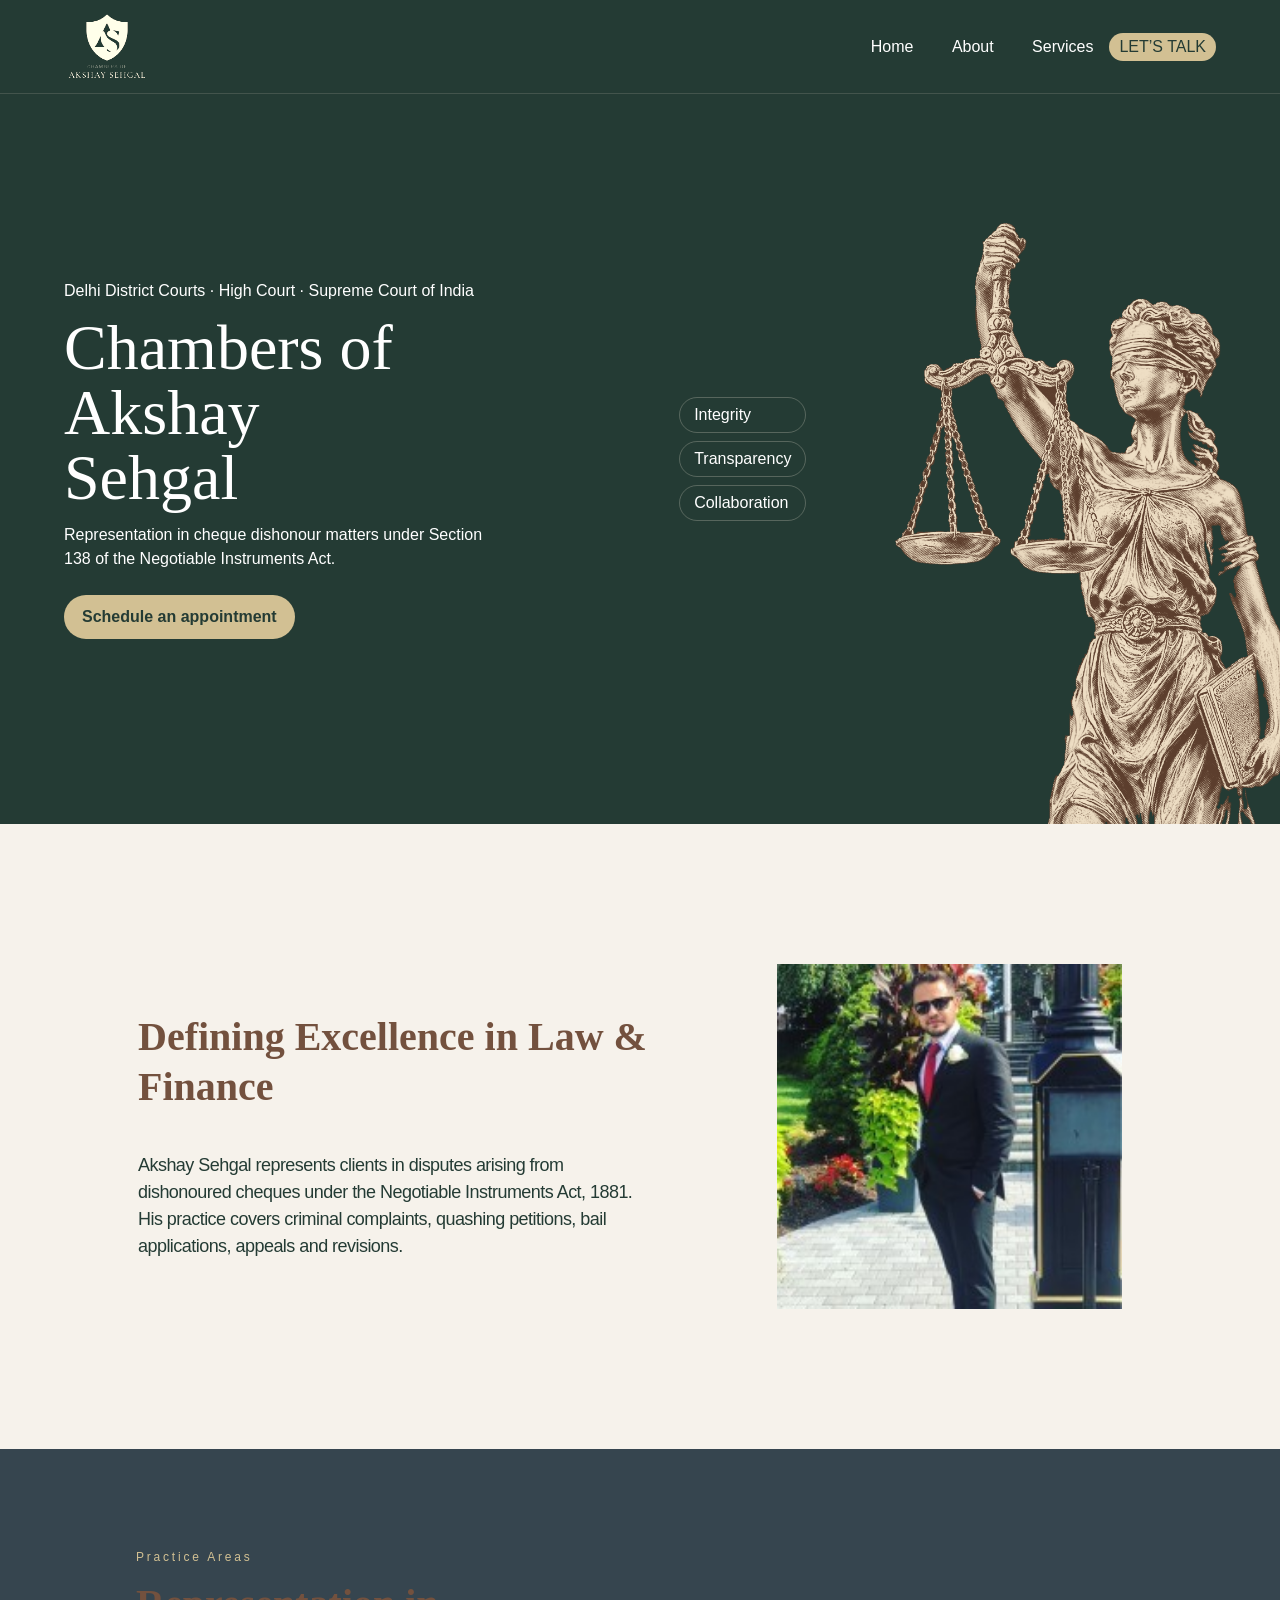
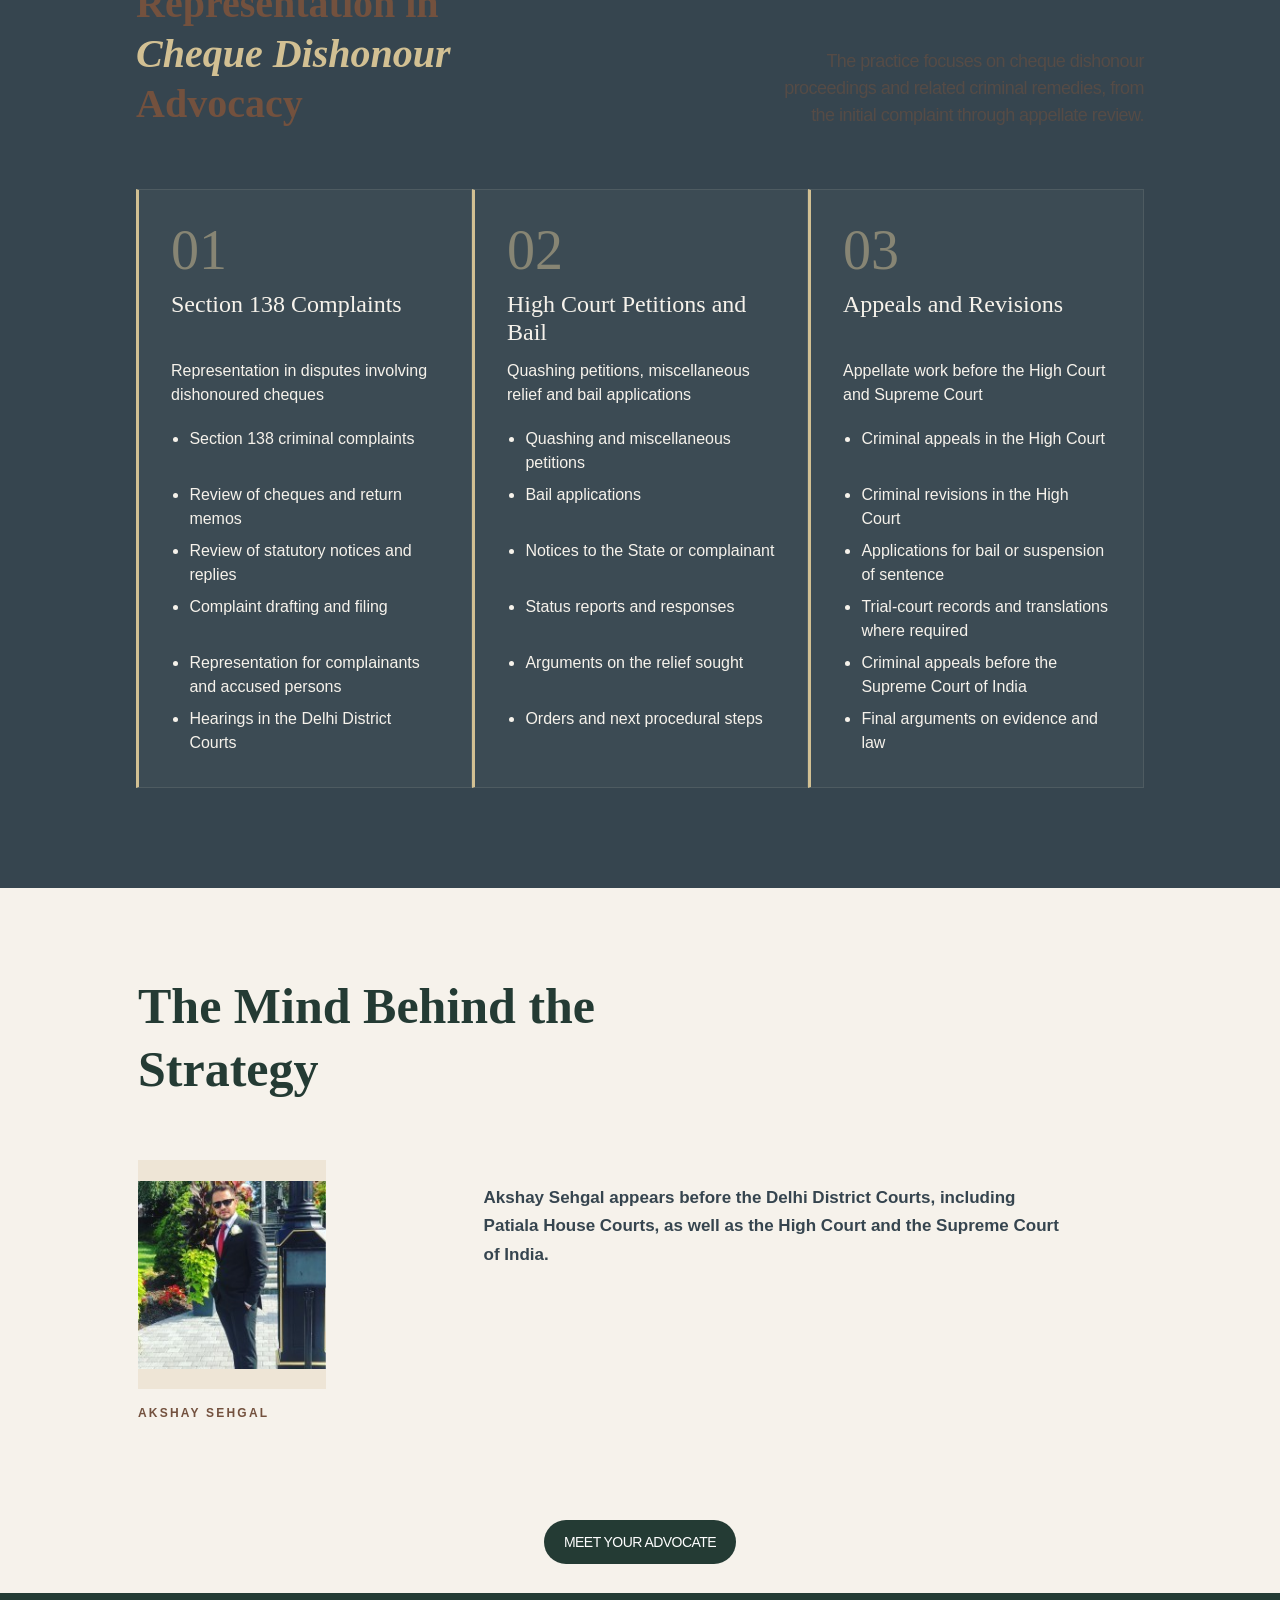
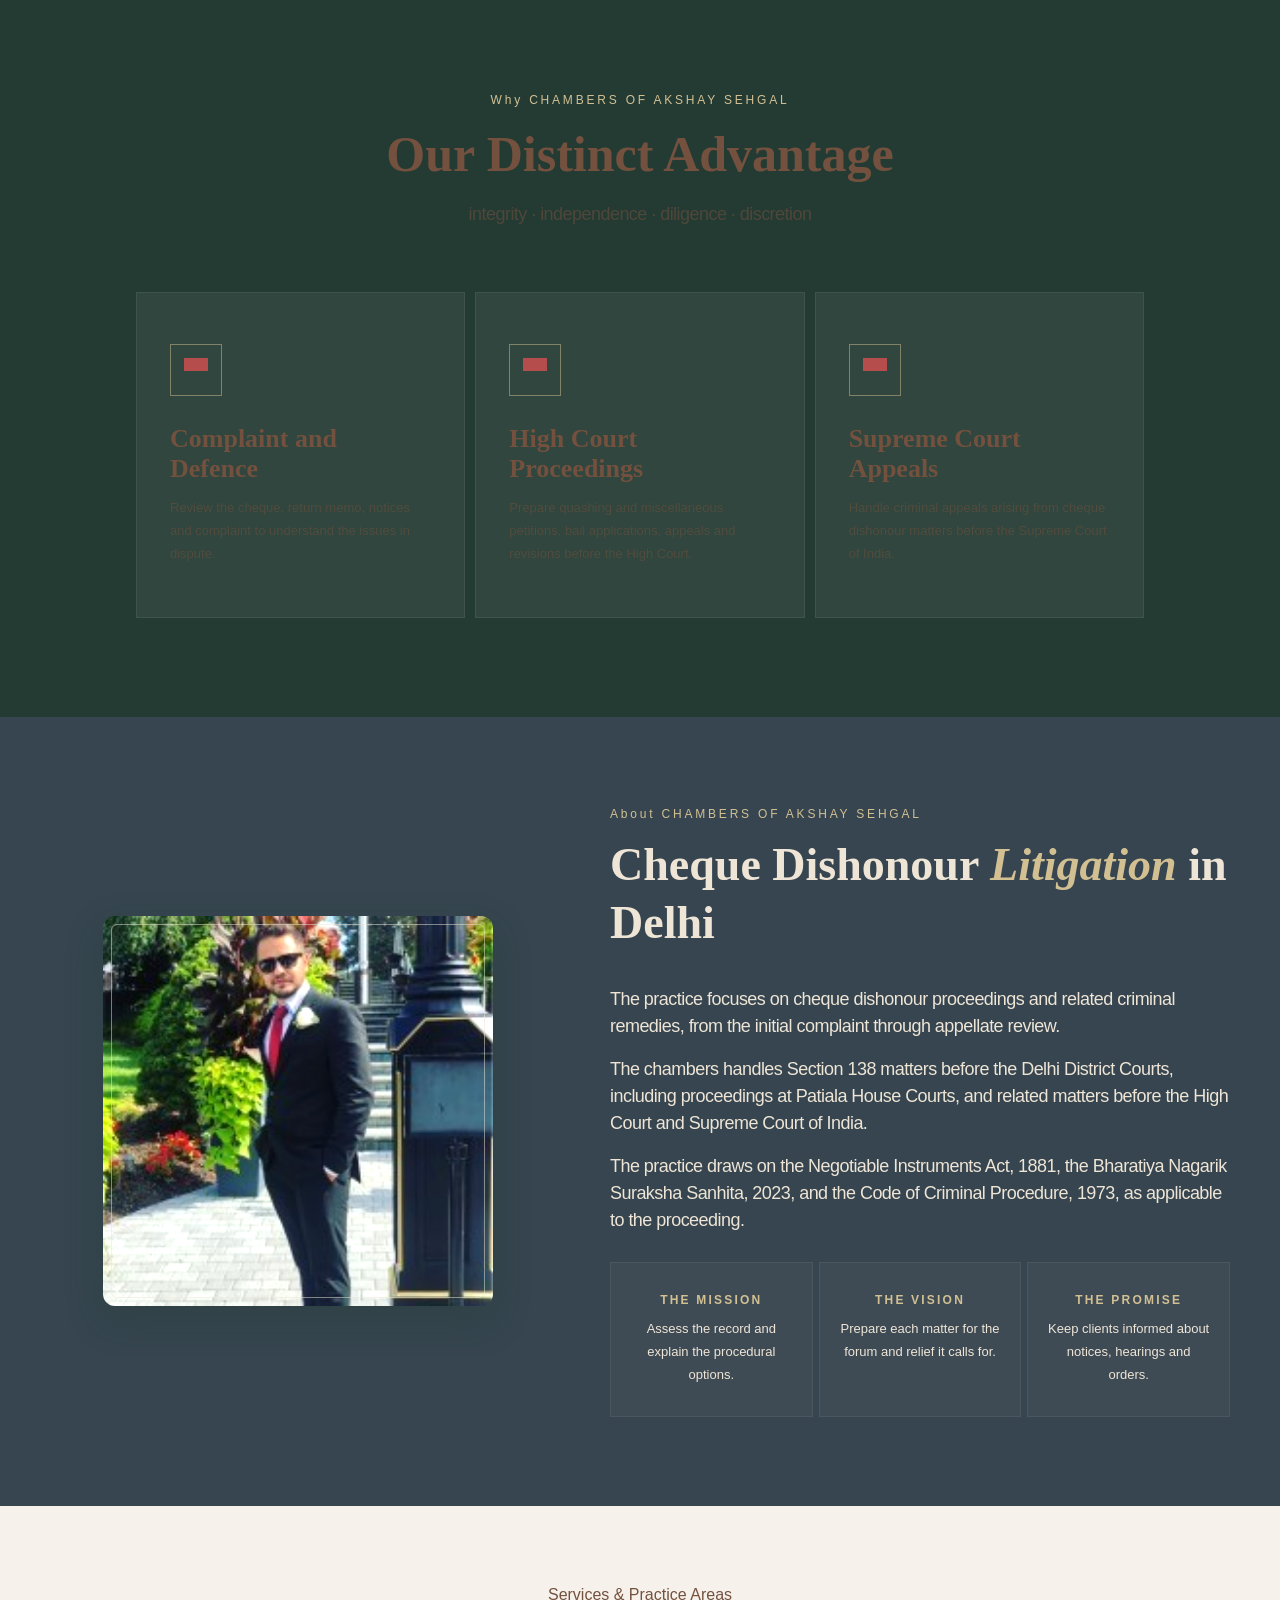
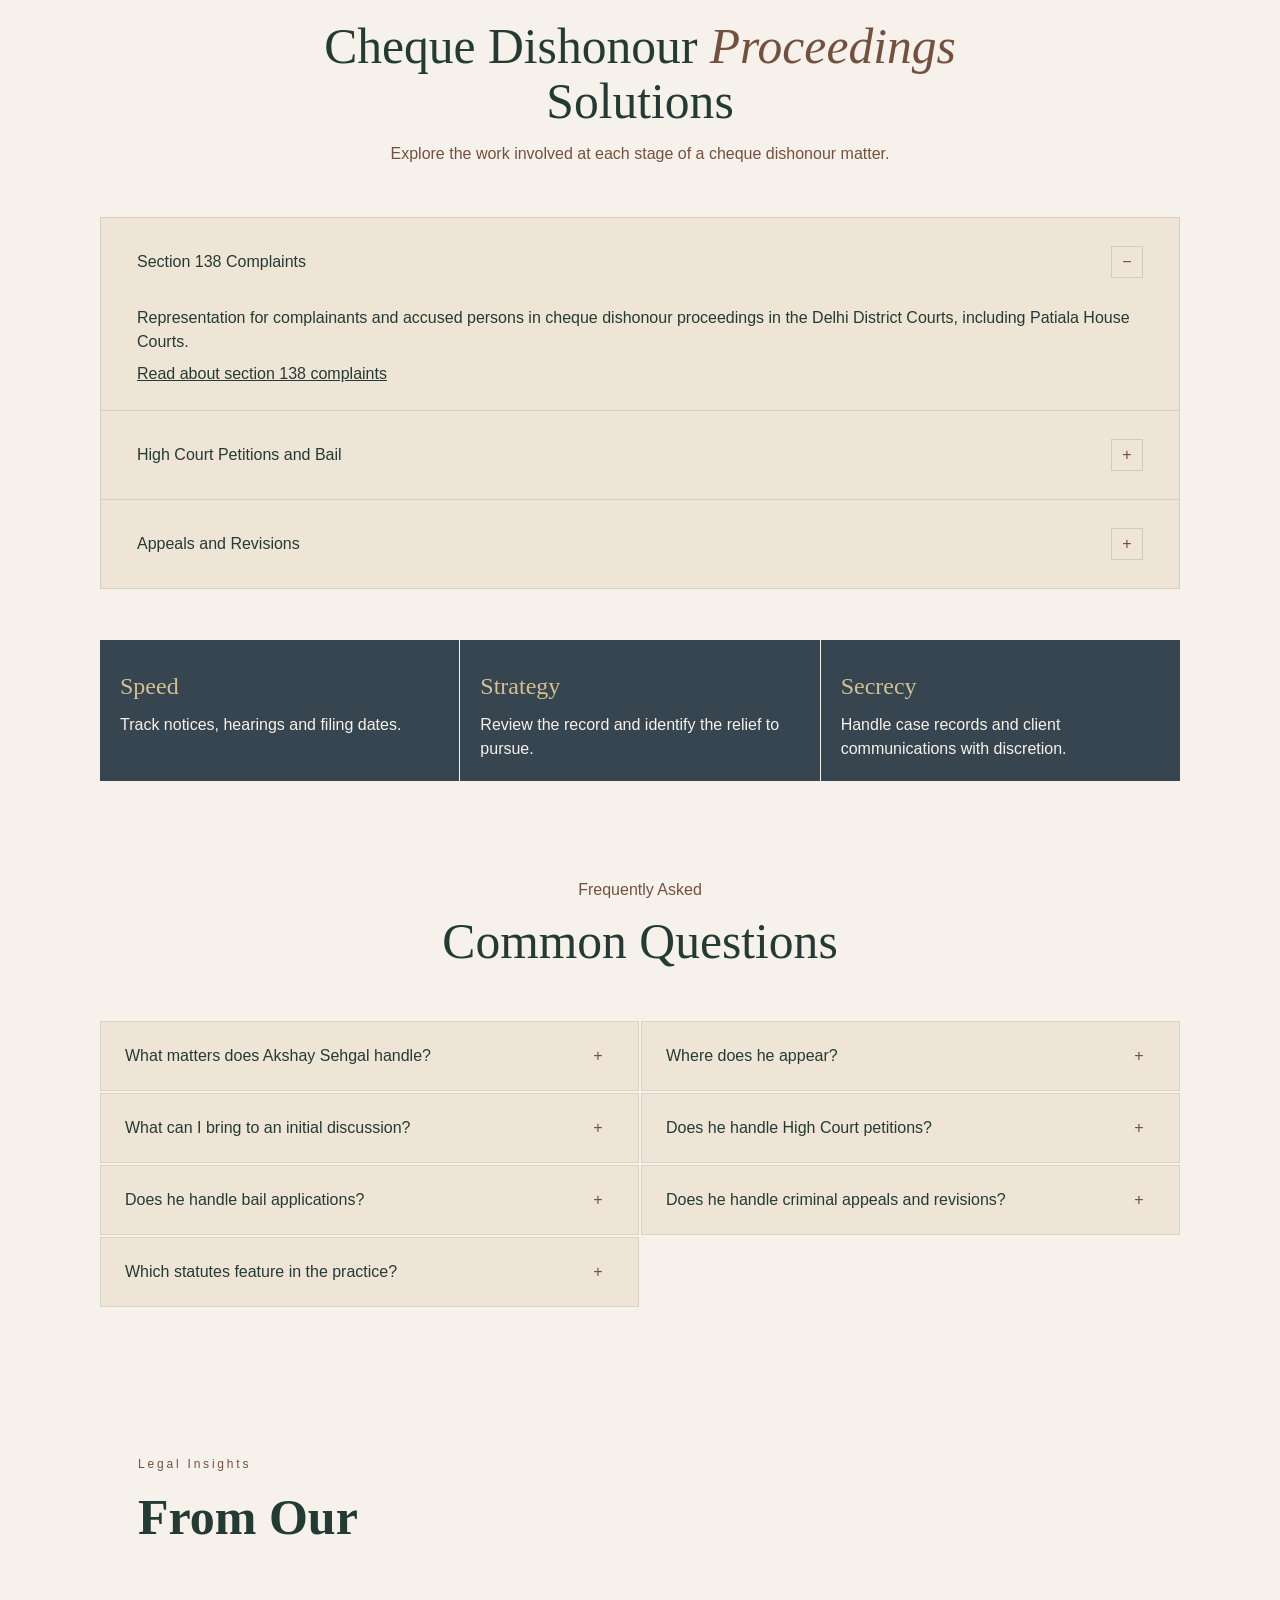
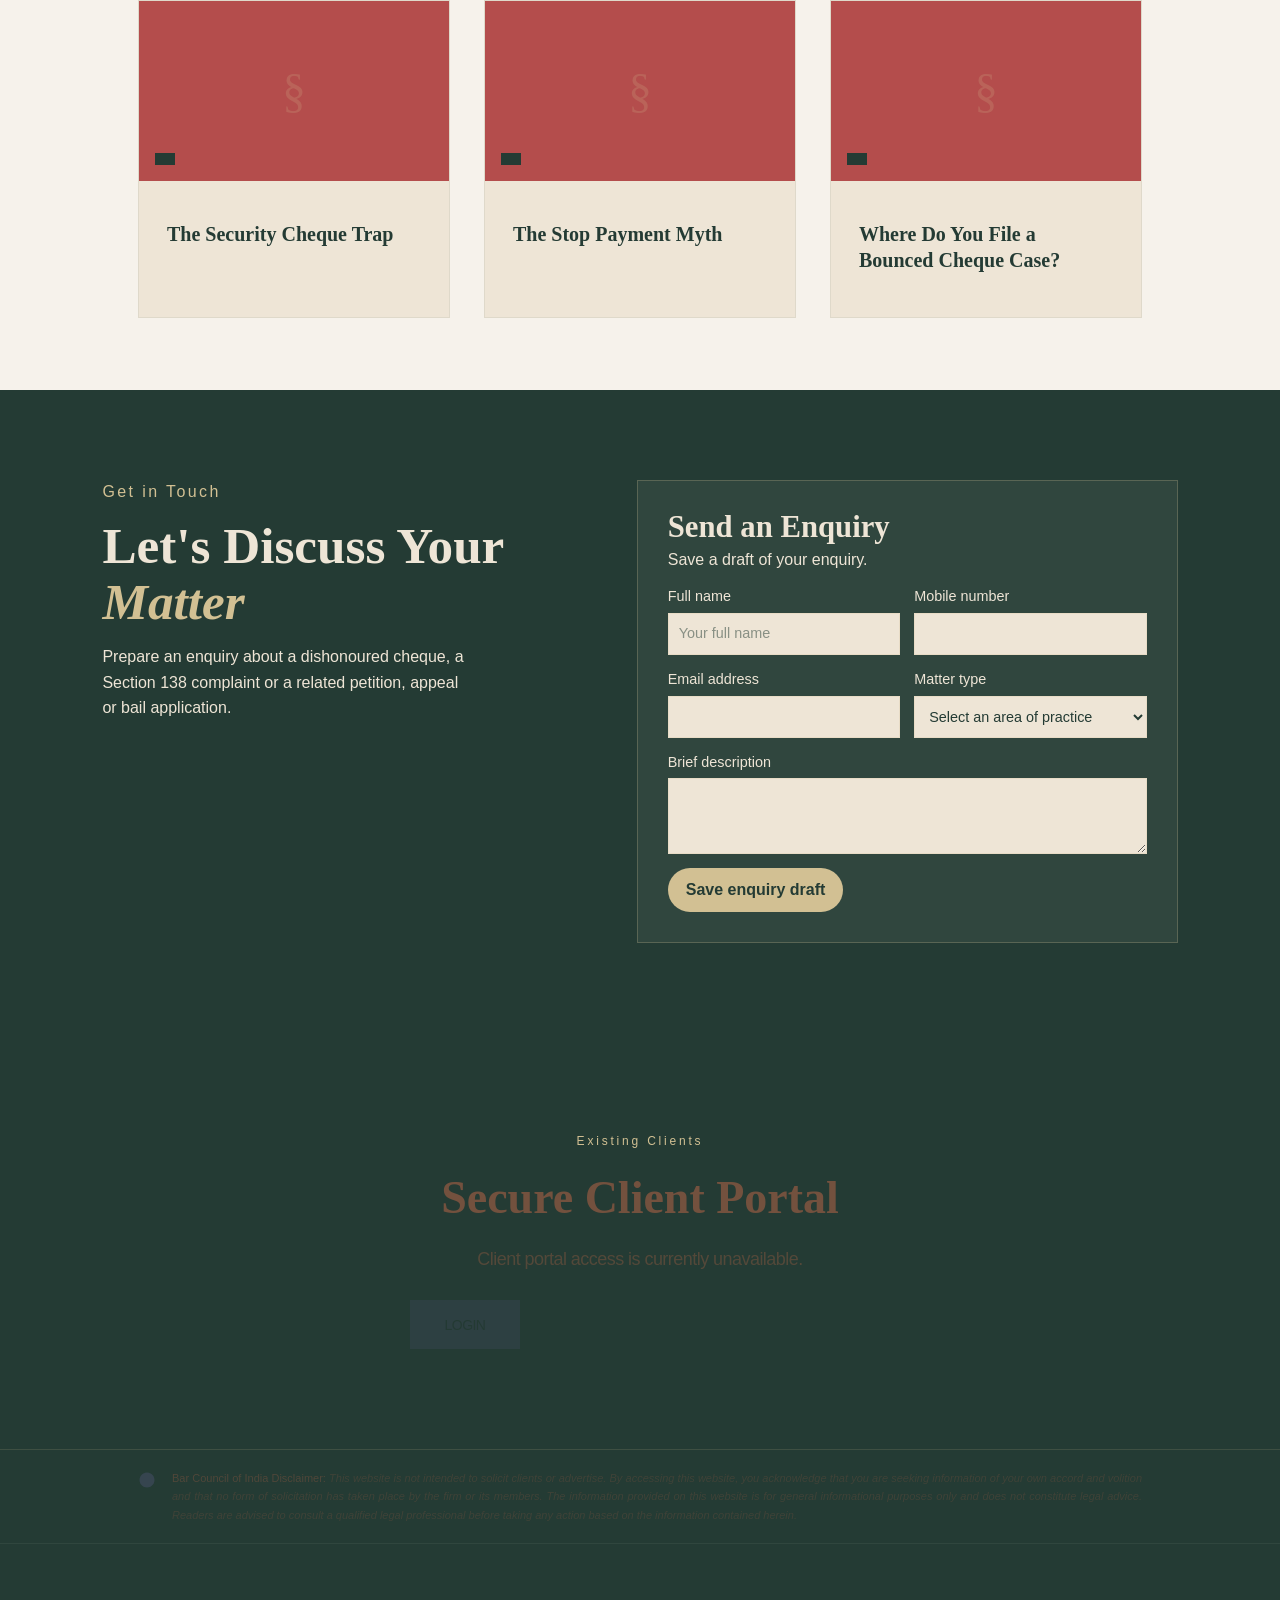
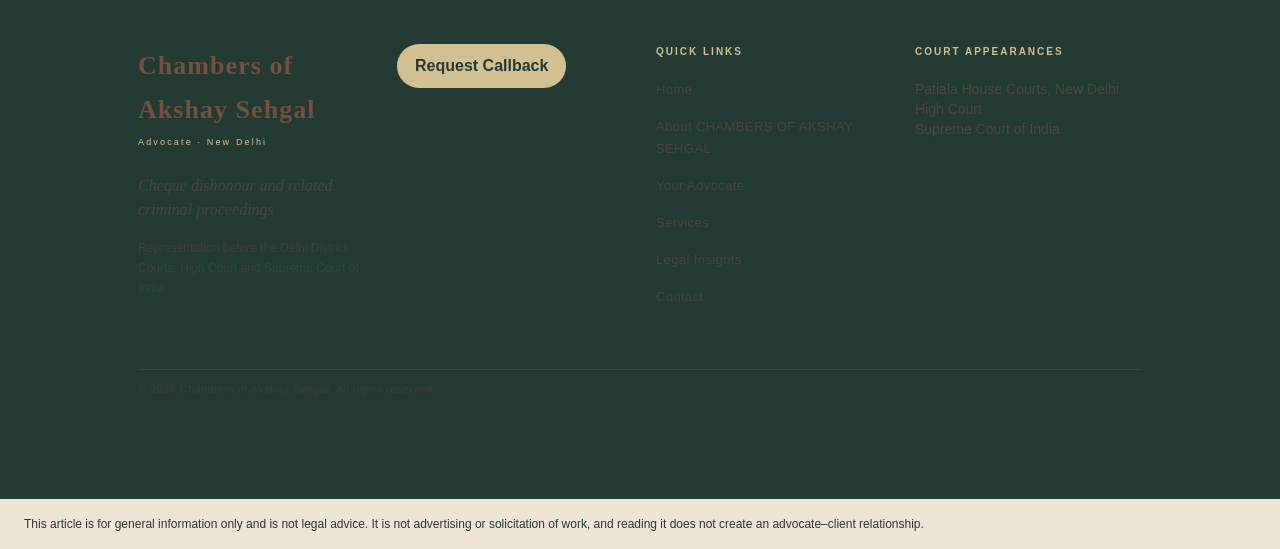
==== index.html @ b45756fb "Add Sehgal Chambers website and Vercel configuration" ====
<!DOCTYPE html><html lang="en" class="jost_3e36cb27-module__GOVEQa__variable cormorant_garamond_97c65d7c-module__KWVokq__variable h-full"><head>
<meta charset="utf-8">
<meta http-equiv="Content-Security-Policy" content="default-src &#39;self&#39; data: blob:; script-src &#39;self&#39; &#39;unsafe-inline&#39; &#39;unsafe-eval&#39;; style-src &#39;self&#39; &#39;unsafe-inline&#39;; img-src &#39;self&#39; data: blob:; font-src &#39;self&#39; data:; media-src &#39;self&#39; data: blob:; connect-src &#39;self&#39;; frame-src &#39;self&#39;; worker-src &#39;self&#39; blob:; form-action &#39;self&#39;">


<meta name="viewport" content="width=device-width, initial-scale=1, viewport-fit=cover"><link rel="stylesheet" href="./assets/site/_next/static/chunks/3c9st355b9h98.__q189041d8.css" data-precedence="next"><title>Chambers of Akshay Sehgal</title><meta name="description" content="Representation in cheque dishonour matters under Section 138 of the Negotiable Instruments Act."><link rel="icon" href="./assets/sehgal/chambers-logo.jpg"><link rel="stylesheet" href="./brand/brand.css"><link rel="stylesheet" href="./brand/home-layout.css">
<style data-sclf-ua-colours>:where(button,input,select,textarea){color:var(--sar-color-auto-000000, #243b34)}:where(input,select,textarea){background-color:var(--sar-color-auto-ffffff, #eee5d6)}</style><style data-sclf-elements>.sclf-el-heading{font-family:var(--sar-font-heading,inherit);font-size:clamp(28px,4vw,44px);line-height:1.15;margin:0 0 .5em}
.sclf-el-subheading{font-family:var(--sar-font-heading,inherit);font-size:clamp(20px,2.4vw,26px);line-height:1.25;margin:0 0 .5em}
.sclf-el-text{font-size:17px;line-height:1.65;margin:0 0 1em;max-width:68ch}
.sclf-el-button{display:inline-block;padding:12px 26px;border-radius:999px;background:var(--sar-color-primary,#111);color:var(--sar-color-background,#fff);font-weight:600;text-decoration:none}
[id^="sclf-section-"]{scroll-margin-top:96px}
.sclf-el-faq{box-sizing:border-box;width:100%;max-width:68ch;padding:16px;border:1px solid currentColor;border-radius:10px}
.sclf-el-faq>summary{cursor:pointer;font-weight:600;display:list-item;list-style:disclosure-closed inside}
.sclf-el-faq[open]>summary{list-style-type:disclosure-open}
.sclf-el-faq>p{margin:12px 0 0;line-height:1.65;white-space:pre-line}
.sclf-el-button:focus-visible,.sclf-el-faq>summary:focus-visible{outline:3px solid currentColor;outline-offset:4px}
.sclf-el-image{display:block;max-width:100%;height:auto;border-radius:12px}
.sclf-el-quote{font-size:20px;line-height:1.5;font-style:italic;margin:1em 0;padding-left:1em;border-left:3px solid var(--sar-color-accent,currentColor)}
.sclf-el-list{margin:0 0 1em;padding-left:1.2em;line-height:1.7}
.sclf-el-divider{border:0;border-top:1px solid currentColor;opacity:.2;margin:1.5em 0}
.sclf-el-spacer{height:48px}
.sclf-el-shape{display:block;box-sizing:border-box;width:160px;height:160px;max-width:100%;background:var(--brand-accent);flex-shrink:0}
.sclf-el-rounded{border-radius:24px}
.sclf-el-circle{border-radius:50%;aspect-ratio:1;height:auto}
.sclf-el-triangle,.sclf-el-diamond,.sclf-el-star{aspect-ratio:1;height:auto}
.sclf-el-ellipse{width:240px;height:140px;border-radius:50%}
.sclf-el-triangle{clip-path:polygon(50% 0,100% 100%,0 100%)}
.sclf-el-diamond{clip-path:polygon(50% 0,100% 50%,50% 100%,0 50%)}
.sclf-el-star{clip-path:polygon(50% 0,61% 35%,98% 35%,68% 57%,79% 91%,50% 70%,21% 91%,32% 57%,2% 35%,39% 35%)}
.sclf-el-line{width:320px;height:4px}
.sclf-el-strip{width:100%;height:96px}</style>
<style data-sclf-design>
[data-sclf-d="efq0qmr-7"] { translate: -106.93px -79.98px !important; }
[data-sclf-d="ek4dj05-0"] { isolation: isolate !important; }
[data-sclf-d="ek4dj05-4"] { height: 150px !important; box-sizing: border-box !important; max-height: none !important; min-height: 0 !important; translate: -16px -22px !important; }
[data-sclf-d="ek4dj05-5"] { width: 1061.73px !important; flex-grow: 0 !important; max-width: none !important; min-width: 0 !important; box-sizing: border-box !important; flex-basis: auto !important; translate: 41.28px 0px !important; flex-shrink: 0 !important; }
[data-sclf-d="ek4dj05-6"] { translate: -301.55px 4.08px !important; }
[data-sclf-d="ek4dj05-7"] { translate: 14.83px 0px !important; }
[data-sclf-d="e1ubn6l2-4"] { translate: 7.5px -35.69px !important; }
[data-sclf-d="e1ubn6l2-6"] { height: 161.41px !important; font-size: 17px !important; box-sizing: border-box !important; max-height: none !important; min-height: 0 !important; text-align: left !important; translate: -20.94px 60px !important; font-weight: 700 !important; }
:where([data-sclf-d="e1yey8uv-5"]) { aspect-ratio: 267 / 150; height: auto; }
[data-sclf-d="e1yey8uv-5"] { object-fit: cover !important; translate: 27.99px 0px !important; }
[data-sclf-d="e1yey8uv-6"] { translate: -481.52px 49.5px !important; }
[data-sclf-d="efq0qmr-10"] { width: 233.5px !important; height: auto !important; flex-grow: 0 !important; font-size: 13px !important; max-width: none !important; min-width: 0 !important; text-wrap: wrap !important; align-self: flex-start !important; box-sizing: border-box !important; flex-basis: auto !important; max-height: none !important; min-height: 0 !important; translate: -13.13px 0px !important; flex-shrink: 0 !important; }
[data-sclf-d="ek4dj05-22"] { translate: -35px -2.52px !important; }
[data-sclf-d="ek4dj05-23"] { text-align: center !important; translate: -44.11px -1.06px !important; }
[data-sclf-d="ek4dj05-24"] { translate: 3.89px 2.9px !important; }
[data-sclf-d="ek4dj05-25"] { isolation: isolate !important; }
[data-sclf-d="ek4dj05-26"] { translate: 64.61px 43.98px !important; }
[data-sclf-d="ek4dj05-31"] { translate: 9.72px 0px !important; }
[data-sclf-d="e1ubn6l2-17"] { color: #ffffff !important; translate: 0px 58.03px !important; }
[data-sclf-d="efq0qmr-n3k78r"] { width: 537.37px !important; height: 434px !important; flex-grow: 0 !important; max-width: none !important; min-width: 0 !important; box-sizing: border-box !important; flex-basis: auto !important; max-height: none !important; min-height: 0 !important; translate: 635.61px 39.01px !important; flex-shrink: 0 !important; position: absolute !important; left: 5% !important; top: 10% !important; margin: 0 !important; z-index: 2 !important; }
[data-sclf-layout-section]:has([data-sclf-d="efq0qmr-n3k78r"]) { position: relative; }
[data-sclf-d="efq0qmr-n7brzf"] { width: 553px !important; height: 446px !important; flex-grow: 0 !important; max-width: none !important; min-width: 0 !important; box-sizing: border-box !important; flex-basis: auto !important; max-height: none !important; min-height: 0 !important; translate: -147.92px -88.07px !important; flex-shrink: 0 !important; position: absolute !important; left: 62.97% !important; top: 48.42% !important; margin: 0 !important; z-index: 2 !important; }
[data-sclf-layout-section]:has([data-sclf-d="efq0qmr-n7brzf"]) { position: relative; }
[data-sclf-d="efq0qmr-nwefvf"] { translate: -85.1px 164.11px !important; }
[data-sclf-d="ek4dj05-cgibm2"] { z-index: 1 !important; position: relative !important; translate: 484.35px -629.88px !important; }
[data-sclf-d="ek4dj05-n375ty"] { position: absolute !important; left: 84.89% !important; top: 64.58% !important; margin: 0 !important; width: 15.11% !important; z-index: 2 !important; }
[data-sclf-layout-section]:has([data-sclf-d="ek4dj05-n375ty"]) { position: relative; }
[data-sclf-d="ek4dj05-n5znfk"] { width: 378.98px !important; height: 601.88px !important; z-index: 51 !important; flex-grow: 0 !important; max-width: none !important; min-width: 0 !important; box-sizing: border-box !important; flex-basis: auto !important; max-height: none !important; min-height: 0 !important; translate: -196.44px -263.46px !important; flex-shrink: 0 !important; position: absolute !important; left: 85.29% !important; top: 63.68% !important; margin: 0 !important; }
[data-sclf-layout-section]:has([data-sclf-d="ek4dj05-n5znfk"]) { position: relative; }
[data-sclf-d="ek4dj05-nphr4b"] { width: 203px !important; height: 81px !important; z-index: 51 !important; flex-grow: 0 !important; max-width: none !important; min-width: 0 !important; box-sizing: border-box !important; flex-basis: auto !important; max-height: none !important; min-height: 0 !important; translate: -112.7px -53.05px !important; flex-shrink: 0 !important; position: absolute !important; left: 10.98% !important; top: 6.89% !important; margin: 0 !important; }
[data-sclf-layout-section]:has([data-sclf-d="ek4dj05-nphr4b"]) { position: relative; }
[data-sclf-d="ek4dj05-nw28eu"] { translate: -5.31px -1.41px !important; position: absolute !important; left: 3% !important; top: 3% !important; margin: 0 !important; width: 15% !important; z-index: 2 !important; }
[data-sclf-layout-section]:has([data-sclf-d="ek4dj05-nw28eu"]) { position: relative; }
[data-sclf-d="e1ubn6l2-n3yfd6"] { translate: -129.66px -46.91px !important; position: absolute !important; left: 73.8% !important; top: 72.98% !important; margin: 0 !important; width: 26.2% !important; z-index: 2 !important; }
[data-sclf-layout-section]:has([data-sclf-d="e1ubn6l2-n3yfd6"]) { position: relative; }
[data-sclf-d="e1ubn6l2-nkypga"] { color: rgb(128, 46, 55) !important; width: 595.62px !important; height: auto !important; flex-grow: 0 !important; font-size: 17px !important; max-width: none !important; min-width: 0 !important; text-wrap: wrap !important; align-self: flex-start !important; box-sizing: border-box !important; flex-basis: auto !important; max-height: none !important; min-height: 0 !important; text-align: left !important; translate: -750.49px -106.07px !important; flex-shrink: 0 !important; font-weight: 700 !important; position: absolute !important; left: 91.98% !important; top: 49.33% !important; margin: 0 !important; z-index: 2 !important; }
[data-sclf-layout-section]:has([data-sclf-d="e1ubn6l2-nkypga"]) { position: relative; }
[data-sclf-d="e1ubn6l2-ntbbsn"] { color: var(--sar-color-accent) !important; width: 582.2px !important; height: auto !important; flex-grow: 0 !important; max-width: none !important; min-width: 0 !important; text-wrap: wrap !important; align-self: flex-start !important; box-sizing: border-box !important; flex-basis: auto !important; max-height: none !important; min-height: 0 !important; translate: -693.75px -262.21px !important; flex-shrink: 0 !important; font-weight: 700 !important; position: absolute !important; left: 91.98% !important; top: 79.18% !important; margin: 0 !important; z-index: 2 !important; }
[data-sclf-layout-section]:has([data-sclf-d="e1ubn6l2-ntbbsn"]) { position: relative; }
[data-sclf-d="e1yey8uv-n9i4nn"] { translate: -219.29px -314.32px !important; position: absolute !important; left: 28.62% !important; top: 27.2% !important; margin: 0 !important; width: 40% !important; z-index: 2 !important; }
[data-sclf-layout-section]:has([data-sclf-d="e1yey8uv-n9i4nn"]) { position: relative; }
@media (max-width: 1024px) {
[data-sclf-d="ek4dj05-cgibm2"] { z-index: 1 !important; }
[data-sclf-d="ek4dj05-n5znfk"] { z-index: 51 !important; }
[data-sclf-d="ek4dj05-nphr4b"] { z-index: 51 !important; }
}
@media (max-width: 640px) {
[data-sclf-d="efq0qmr-n3k78r"] { position: relative !important; left: auto !important; top: auto !important; width: auto !important; max-width: 100% !important; }
[data-sclf-d="efq0qmr-n7brzf"] { position: relative !important; left: auto !important; top: auto !important; width: auto !important; max-width: 100% !important; }
[data-sclf-d="ek4dj05-cgibm2"] { z-index: 1 !important; }
[data-sclf-d="ek4dj05-n375ty"] { position: relative !important; left: auto !important; top: auto !important; width: auto !important; max-width: 100% !important; }
[data-sclf-d="ek4dj05-n5znfk"] { position: relative !important; left: auto !important; top: auto !important; width: auto !important; max-width: 100% !important; }
[data-sclf-d="ek4dj05-n5znfk"] { z-index: 51 !important; }
[data-sclf-d="ek4dj05-nphr4b"] { position: relative !important; left: auto !important; top: auto !important; width: auto !important; max-width: 100% !important; }
[data-sclf-d="ek4dj05-nphr4b"] { z-index: 51 !important; }
[data-sclf-d="ek4dj05-nw28eu"] { position: relative !important; left: auto !important; top: auto !important; width: auto !important; max-width: 100% !important; }
[data-sclf-d="e1ubn6l2-n3yfd6"] { position: relative !important; left: auto !important; top: auto !important; width: auto !important; max-width: 100% !important; }
[data-sclf-d="e1ubn6l2-nkypga"] { position: relative !important; left: auto !important; top: auto !important; width: auto !important; max-width: 100% !important; }
[data-sclf-d="e1ubn6l2-ntbbsn"] { position: relative !important; left: auto !important; top: auto !important; width: auto !important; max-width: 100% !important; }
[data-sclf-d="e1yey8uv-n9i4nn"] { position: relative !important; left: auto !important; top: auto !important; width: auto !important; max-width: 100% !important; }
}
html.sclf-anim-init [data-sclf-d="e1ubn6l2-6"], html.sclf-anim-init [data-sclf-d="ek4dj05-n5znfk"], html.sclf-anim-init [data-sclf-d="e1ubn6l2-nkypga"], html.sclf-anim-init [data-sclf-d="e1ubn6l2-ntbbsn"] { visibility: hidden; }
</style>
<style data-sclf-navigation-style>[data-sclf-navigation],.sclf-navigation-links{display:flex!important;flex-wrap:wrap!important;align-items:center!important;justify-content:var(--sclf-nav-align,flex-start)!important;gap:var(--sclf-nav-gap,8px)!important;visibility:visible!important;opacity:1!important;height:auto!important;max-height:none!important;overflow:visible!important;pointer-events:auto!important;min-width:0;max-width:100%!important;box-sizing:border-box;list-style:none;margin:0;padding:0}
[data-sclf-navigation]{font-size:var(--sclf-nav-font,16px)!important}
[data-sclf-navigation]>.sclf-navigation-item{display:block!important;margin:0!important;padding:0!important;list-style:none!important}
[data-sclf-navigation] .sclf-navigation-link{display:inline-flex!important;align-items:center;min-height:40px;padding:8px 12px!important;white-space:nowrap;color:inherit!important;font:inherit!important;text-decoration:none!important;pointer-events:auto!important;cursor:pointer!important}
[data-sclf-navigation] .sclf-navigation-link:hover,[data-sclf-navigation] .sclf-navigation-link:focus-visible{text-decoration:underline!important;text-underline-offset:4px}
[data-sclf-layout-section]{scroll-margin-top:96px}
[data-sclf-navigation-anchor]{position:relative}
@media(prefers-reduced-motion:no-preference){html{scroll-behavior:smooth}}</style>
</head><body class="min-h-full flex flex-col bg-white"><div hidden=""></div><main class="flex min-h-full flex-1 flex-col items-center overflow-x-hidden"><section id="hero" data-sar-section="home/s01-hero" aria-labelledby="hero-title">
  <header class="home-header">
    <a href="#hero" aria-label="Chambers of Akshay Sehgal home"><span class="chambers-logo"><img src="./assets/sehgal/chambers-logo.jpg" alt="Chambers of Akshay Sehgal" width="1188" height="750"></span></a>
    <nav aria-label="Main navigation" id="site-navigation"><a href="#hero">Home</a><a href="#about-us">About</a><a href="#services">Services</a><button type="button" class="mobile-nav-appointment appointment-trigger" data-open-appointment>LET’S TALK</button></nav><button type="button" class="mobile-nav-toggle" aria-controls="site-navigation" aria-expanded="false" aria-label="Open navigation" hidden><span></span><span></span><span></span></button>
    <button type="button" class="desktop-nav-appointment appointment-trigger" data-open-appointment>LET’S TALK</button>
  </header>
  <div class="home-hero-layout">
    <div class="home-hero-copy">
      <div>
        <p>Delhi District Courts · High Court · Supreme Court of India</p>
        <h1 id="hero-title">Chambers of Akshay Sehgal</h1>
        <p>Representation in cheque dishonour matters under Section 138 of the Negotiable Instruments Act.</p>
        <button type="button" class="appointment-trigger" data-open-appointment>Schedule an appointment</button>
      </div>
      <ul class="home-hero-values"><li>Integrity</li><li>Transparency</li><li>Collaboration</li></ul>
    </div>
    <picture class="hero-art" aria-hidden="true">
      <img class="hero-engraving" src="./assets/sehgal/lady-justice.png" alt="" width="736" height="1104" fetchpriority="high">
    </picture>
  </div>
</section>
<section data-sclf-d="efq0qmr-0" class="flex w-full flex-col items-center justify-center palette-bg-surface px-5 sm:px-8 md:px-16 lg:px-[138px] py-16 md:py-[140px] mx-auto overflow-hidden" data-sar-section="home/s02-content" data-sar-type="content" data-sclf-layout-section="s02-content" id="sclf-section-xt07ad"><div data-sclf-d="efq0qmr-1" class="flex w-full flex-col md:flex-row items-center justify-center gap-10 md:gap-[97px]"><div data-sclf-d="efq0qmr-2" class="flex flex-1 flex-col gap-8 md:gap-10"><h2 data-sclf-d="efq0qmr-3" data-reveal="true" class="font-cormorant text-[32px] md:text-[40px] font-bold leading-tight palette-muted" style="translate: none; rotate: none; scale: none; transform: translate(0px, 0px); opacity: 1;">Defining Excellence in Law &amp; Finance</h2><p data-sclf-d="efq0qmr-4" data-reveal="true" class="font-jost text-base md:text-lg font-light leading-[27px] tracking-[-0.54px] palette-text" style="translate: none; rotate: none; scale: none; transform: translate(0px, 0px); opacity: 1;">Akshay Sehgal represents clients in disputes arising from dishonoured cheques under the Negotiable Instruments Act, 1881. His practice covers criminal complaints, quashing petitions, bail applications, appeals and revisions.</p></div><div data-sclf-d="efq0qmr-5" class="relative flex w-full md:w-[558px] shrink-0 flex-col items-center md:items-end gap-3 md:gap-1.5 mt-8 md:mt-0"><div data-sclf-d="efq0qmr-6" data-reveal="true" class="overflow-hidden" style="translate: none; rotate: none; scale: none; transform: translate(0px, 0px); opacity: 1;"><img class="excellence-photo" src="./assets/sehgal/akshay-sehgal.jpg" alt="Akshay Sehgal" width="200" height="200" loading="lazy" decoding="async"></div></div></div></section>
<section data-sclf-d="e13vwoh2-0" id="services" class="flex w-full flex-col items-center justify-center palette-bg-secondary px-5 sm:px-8 md:px-16 lg:px-[136px] py-16 md:py-[100px] mx-auto overflow-hidden" data-sar-section="home/s03-cards" data-sar-type="cards" data-sclf-layout-section="s03-cards"><div data-sclf-d="e13vwoh2-1" class="flex w-full flex-col gap-10 md:gap-[60px]"><div data-sclf-d="e13vwoh2-2" class="flex flex-col md:flex-row items-start md:items-end justify-between gap-6 md:gap-8"><div data-sclf-d="e13vwoh2-3" data-reveal="true" class="flex w-full md:w-[388px] flex-col gap-3.5" style="translate: none; rotate: none; scale: none; transform: translate(0px, 0px); opacity: 1;"><p data-sclf-d="e13vwoh2-4" class="font-jost text-xs tracking-[2.8px] palette-accent">Practice Areas</p><h2 data-sclf-d="e13vwoh2-5" class="font-cormorant text-[24px] md:text-[40px] font-semibold leading-tight text-white">Representation in <span class="font-cormorant italic palette-accent">Cheque Dishonour</span> Advocacy</h2></div><p data-sclf-d="e13vwoh2-6" data-reveal="true" class="w-full md:w-[368px] md:text-right font-jost text-base md:text-lg font-light leading-[27px] tracking-[-0.54px] text-white/50" style="translate: none; rotate: none; scale: none; transform: translate(0px, 0px); opacity: 1;">The practice focuses on cheque dishonour proceedings and related criminal remedies, from the initial complaint through appellate review.</p></div><div class="expertise-grid">
<article class="expertise-card"><p class="expertise-number" aria-hidden="true">01</p><h3>Section 138 Complaints</h3><p>Representation in disputes involving dishonoured cheques</p><ul><li>Section 138 criminal complaints</li><li>Review of cheques and return memos</li><li>Review of statutory notices and replies</li><li>Complaint drafting and filing</li><li>Representation for complainants and accused persons</li><li>Hearings in the Delhi District Courts</li></ul></article>
<article class="expertise-card"><p class="expertise-number" aria-hidden="true">02</p><h3>High Court Petitions and Bail</h3><p>Quashing petitions, miscellaneous relief and bail applications</p><ul><li>Quashing and miscellaneous petitions</li><li>Bail applications</li><li>Notices to the State or complainant</li><li>Status reports and responses</li><li>Arguments on the relief sought</li><li>Orders and next procedural steps</li></ul></article>
<article class="expertise-card"><p class="expertise-number" aria-hidden="true">03</p><h3>Appeals and Revisions</h3><p>Appellate work before the High Court and Supreme Court</p><ul><li>Criminal appeals in the High Court</li><li>Criminal revisions in the High Court</li><li>Applications for bail or suspension of sentence</li><li>Trial-court records and translations where required</li><li>Criminal appeals before the Supreme Court of India</li><li>Final arguments on evidence and law</li></ul></article>
</div></div></section>
<section data-sclf-d="e1ubn6l2-0" id="team" class="flex w-full flex-col items-center justify-center palette-bg-surface px-5 sm:px-8 md:px-16 lg:px-[138px] py-14 md:py-[87px] mx-auto overflow-hidden" data-sar-section="home/s04-gallery" data-sar-type="gallery" data-sclf-layout-section="s04-gallery"><div data-sclf-d="e1ubn6l2-1" class="flex w-full flex-col gap-10 md:gap-[60px]"><div data-sclf-d="e1ubn6l2-2" class="flex flex-col md:flex-row items-start md:items-end justify-between gap-6"><div data-sclf-d="e1ubn6l2-3" data-reveal="true" class="flex w-full md:w-[553px] flex-col gap-[22px]" style="translate: none; rotate: none; scale: none; transform: translate(0px, 0px); opacity: 1;"><h2 data-sclf-d="e1ubn6l2-5" class="font-cormorant text-[36px] md:text-[50px] font-semibold leading-tight palette-text">The Mind Behind the Strategy</h2></div></div><div data-sclf-d="e1ubn6l2-7" class="flex flex-col items-center gap-8 md:gap-[41px]"><div data-sclf-d="e1ubn6l2-8" class="grid grid-cols-2 sm:grid-cols-3 lg:grid-cols-5 w-full gap-6 lg:gap-4"><div data-sclf-d="e1ubn6l2-9" data-reveal="true" class="flex flex-col gap-4 group cursor-default" style="translate: none; rotate: none; scale: none; transform: translate(0px, 0px); opacity: 1;"><div data-sclf-d="e1ubn6l2-10" class="relative flex h-[180px] sm:h-[200px] md:h-[229px] items-center justify-center bg-white transition-shadow duration-300 group-hover:shadow-lg"><img class="team-headshot" src="./assets/sehgal/akshay-sehgal.jpg" alt="Akshay Sehgal" width="200" height="200" loading="lazy" decoding="async"></div><div data-sclf-d="e1ubn6l2-12" class="flex flex-col gap-1"><p data-sclf-d="e1ubn6l2-14" class="font-jost text-[10px] md:text-xs font-semibold uppercase tracking-[2.2px] palette-accent">Akshay Sehgal</p></div></div></div><div data-sclf-d="e1ubn6l2-15"><div data-sclf-d="e1ubn6l2-16" data-reveal="true" style="translate: none; rotate: none; scale: none; transform: translate(0px, 0px); opacity: 1;"><button data-sclf-d="e1ubn6l2-17" type="button" style="width:fit-content" class="cursor-pointer rounded-full px-5 py-3 font-jost text-sm font-normal uppercase tracking-[-0.54px] transition-all duration-200 active:scale-[0.97] palette-bg-primary text-white palette-hover-secondary hover:shadow-lg " data-advocate-profile>MEET YOUR ADVOCATE</button></div></div></div></div><p data-sclf-d="e1ubn6l2-ntbbsn" class="sclf-el-text">Akshay Sehgal appears before the Delhi District Courts, including Patiala House Courts, as well as the High Court and the Supreme Court of India.</p></section>
<section data-sclf-d="ez60cfe-0" class="flex w-full flex-col items-center justify-center palette-bg-primary px-5 sm:px-8 md:px-16 lg:px-[136px] py-14 md:py-[99px] mx-auto overflow-hidden" data-sar-section="home/s05-content" data-sar-type="content" data-sclf-layout-section="s05-content" id="sclf-section-1j9s7m0"><div data-sclf-d="ez60cfe-1" class="flex w-full flex-col gap-12 md:gap-16"><div data-sclf-d="ez60cfe-2" class="flex flex-col items-center gap-[15px] text-center"><p data-sclf-d="ez60cfe-3" data-reveal="true" class="font-jost text-xs tracking-[2.8px] palette-accent" style="translate: none; rotate: none; scale: none; transform: translate(0px, 0px); opacity: 1;">Why CHAMBERS OF AKSHAY SEHGAL</p><h2 data-sclf-d="ez60cfe-4" data-reveal="true" class="font-cormorant text-[36px] md:text-[50px] font-semibold leading-tight text-white" style="translate: none; rotate: none; scale: none; transform: translate(0px, 0px); opacity: 1;">Our Distinct Advantage</h2><p data-sclf-d="ez60cfe-5" data-reveal="true" class="max-w-[568px] font-jost text-base md:text-lg font-light leading-[27px] tracking-[-0.54px] text-white/55" style="translate: none; rotate: none; scale: none; transform: translate(0px, 0px); opacity: 1;">integrity · independence · diligence · discretion</p></div><div data-sclf-d="ez60cfe-6" class="grid grid-cols-1 sm:grid-cols-2 lg:grid-cols-3 gap-4 md:gap-2.5"><div data-sclf-d="ez60cfe-7" data-reveal="true" class="group flex flex-col border border-white/[0.08] bg-white/[0.06] px-6 sm:px-[33px] py-10 md:py-[51px] transition-colors duration-300 hover:bg-white/[0.1]" style="translate: none; rotate: none; scale: none; transform: translate(0px, 0px); opacity: 1;"><div data-sclf-d="ez60cfe-8" class="flex flex-col gap-7"><div data-sclf-d="ez60cfe-9" class="relative size-[52px] border palette-border transition-all duration-300 palette-group-hover-border group-hover:scale-105"><img data-sclf-d="ez60cfe-10" alt="" loading="lazy" width="24" height="24" decoding="async" data-nimg="1" class="absolute left-[13px] top-[13px]" style="color:transparent" src="data:image/svg+xml,%3Csvg%20xmlns%3D%22http%3A%2F%2Fwww.w3.org%2F2000%2Fsvg%22%20viewBox%3D%220%200%2016%209%22%3E%3Crect%20width%3D%2216%22%20height%3D%229%22%20fill%3D%22%23b44d4c%22%2F%3E%3C%2Fsvg%3E"></div><div data-sclf-d="ez60cfe-11" class="flex flex-col gap-3.5"><h3 data-sclf-d="ez60cfe-12" class="font-cormorant text-[22px] md:text-[26px] font-semibold leading-[29.9px] text-white">Complaint and Defence</h3><p data-sclf-d="ez60cfe-13" class="font-jost text-[13px] font-light leading-[22.75px] text-white/50">Review the cheque, return memo, notices and complaint to understand the issues in dispute.</p></div></div></div><div data-sclf-d="ez60cfe-7" data-reveal="true" class="group flex flex-col border border-white/[0.08] bg-white/[0.06] px-6 sm:px-[33px] py-10 md:py-[51px] transition-colors duration-300 hover:bg-white/[0.1]" style="translate: none; rotate: none; scale: none; transform: translate(0px, 0px); opacity: 1;"><div data-sclf-d="ez60cfe-8" class="flex flex-col gap-7"><div data-sclf-d="ez60cfe-9" class="relative size-[52px] border palette-border transition-all duration-300 palette-group-hover-border group-hover:scale-105"><img data-sclf-d="ez60cfe-10" alt="" loading="lazy" width="24" height="24" decoding="async" data-nimg="1" class="absolute left-[13px] top-[13px]" style="color:transparent" src="data:image/svg+xml,%3Csvg%20xmlns%3D%22http%3A%2F%2Fwww.w3.org%2F2000%2Fsvg%22%20viewBox%3D%220%200%2016%209%22%3E%3Crect%20width%3D%2216%22%20height%3D%229%22%20fill%3D%22%23b44d4c%22%2F%3E%3C%2Fsvg%3E"></div><div data-sclf-d="ez60cfe-11" class="flex flex-col gap-3.5"><h3 data-sclf-d="ez60cfe-12" class="font-cormorant text-[22px] md:text-[26px] font-semibold leading-[29.9px] text-white">High Court Proceedings</h3><p data-sclf-d="ez60cfe-13" class="font-jost text-[13px] font-light leading-[22.75px] text-white/50">Prepare quashing and miscellaneous petitions, bail applications, appeals and revisions before the High Court.</p></div></div></div><div data-sclf-d="ez60cfe-7" data-reveal="true" class="group flex flex-col border border-white/[0.08] bg-white/[0.06] px-6 sm:px-[33px] py-10 md:py-[51px] transition-colors duration-300 hover:bg-white/[0.1]" style="translate: none; rotate: none; scale: none; transform: translate(0px, 0px); opacity: 1;"><div data-sclf-d="ez60cfe-8" class="flex flex-col gap-7"><div data-sclf-d="ez60cfe-9" class="relative size-[52px] border palette-border transition-all duration-300 palette-group-hover-border group-hover:scale-105"><img data-sclf-d="ez60cfe-10" alt="" loading="lazy" width="24" height="24" decoding="async" data-nimg="1" class="absolute left-[13px] top-[13px]" style="color:transparent" src="data:image/svg+xml,%3Csvg%20xmlns%3D%22http%3A%2F%2Fwww.w3.org%2F2000%2Fsvg%22%20viewBox%3D%220%200%2016%209%22%3E%3Crect%20width%3D%2216%22%20height%3D%229%22%20fill%3D%22%23b44d4c%22%2F%3E%3C%2Fsvg%3E"></div><div data-sclf-d="ez60cfe-11" class="flex flex-col gap-3.5"><h3 data-sclf-d="ez60cfe-12" class="font-cormorant text-[22px] md:text-[26px] font-semibold leading-[29.9px] text-white">Supreme Court Appeals</h3><p data-sclf-d="ez60cfe-13" class="font-jost text-[13px] font-light leading-[22.75px] text-white/50">Handle criminal appeals arising from cheque dishonour matters before the Supreme Court of India.</p></div></div></div></div></div></section>
<section id="about-us" tabindex="-1" class="home-about" aria-labelledby="about-heading">
  <div class="about-layout">
    <figure class="about-photo-frame" data-editorial-reveal>
      <div class="about-photo-cutout"><img class="about-library-photo" src="./assets/sehgal/akshay-sehgal.jpg" alt="Akshay Sehgal" width="200" height="200" loading="lazy" decoding="async"></div>
    </figure>
    <div class="about-copy"><div data-sclf-d="e1yey8uv-10" class="flex flex-col gap-6 md:gap-[35px]"><div data-sclf-d="e1yey8uv-11" data-reveal="true" class="flex flex-col gap-3.5" style="translate: none; rotate: none; scale: none; transform: translate(0px, 0px); opacity: 1;"><p data-sclf-d="e1yey8uv-12" class="font-jost text-xs tracking-[2.8px] about-label">About CHAMBERS OF AKSHAY SEHGAL</p><h2 id="about-heading" class="font-cormorant text-[32px] md:text-[46px] font-semibold leading-tight about-title">Cheque Dishonour <span class="font-cormorant italic about-emphasis">Litigation</span> in Delhi</h2></div><div data-sclf-d="e1yey8uv-14" data-reveal="true" class="space-y-0 font-jost text-base md:text-lg font-light leading-[27px] tracking-[-0.54px] about-body" style="translate: none; rotate: none; scale: none; transform: translate(0px, 0px); opacity: 1;"><p data-sclf-d="e1yey8uv-15">The practice focuses on cheque dishonour proceedings and related criminal remedies, from the initial complaint through appellate review.</p><p data-sclf-d="e1yey8uv-16" class="pt-4">The chambers handles Section 138 matters before the Delhi District Courts, including proceedings at Patiala House Courts, and related matters before the High Court and Supreme Court of India.</p><p data-sclf-d="e1yey8uv-16" class="pt-4">The practice draws on the Negotiable Instruments Act, 1881, the Bharatiya Nagarik Suraksha Sanhita, 2023, and the Code of Criminal Procedure, 1973, as applicable to the proceeding.</p></div></div><div data-sclf-d="e1yey8uv-17" class="grid grid-cols-1 sm:grid-cols-3 gap-0.5"><div data-sclf-d="e1yey8uv-18" data-reveal="true" class="flex flex-col border border-white/[0.07] bg-white/[0.04] px-[17px] py-[29px] text-center transition-colors duration-300 palette-hover-border palette-hover-tint" style="translate: none; rotate: none; scale: none; transform: translate(0px, 0px); opacity: 1;"><p data-sclf-d="e1yey8uv-19" class="mb-2.5 font-jost text-xs font-semibold uppercase tracking-[2.2px] about-label">The Mission</p><p data-sclf-d="e1yey8uv-20" class="font-jost text-[13px] font-light leading-[22.75px] about-body">Assess the record and explain the procedural options.</p></div><div data-sclf-d="e1yey8uv-18" data-reveal="true" class="flex flex-col border border-white/[0.07] bg-white/[0.04] px-[17px] py-[29px] text-center transition-colors duration-300 palette-hover-border palette-hover-tint" style="translate: none; rotate: none; scale: none; transform: translate(0px, 0px); opacity: 1;"><p data-sclf-d="e1yey8uv-19" class="mb-2.5 font-jost text-xs font-semibold uppercase tracking-[2.2px] about-label">The Vision</p><p data-sclf-d="e1yey8uv-20" class="font-jost text-[13px] font-light leading-[22.75px] about-body">Prepare each matter for the forum and relief it calls for.</p></div><div data-sclf-d="e1yey8uv-18" data-reveal="true" class="flex flex-col border border-white/[0.07] bg-white/[0.04] px-[17px] py-[29px] text-center transition-colors duration-300 palette-hover-border palette-hover-tint" style="translate: none; rotate: none; scale: none; transform: translate(0px, 0px); opacity: 1;"><p data-sclf-d="e1yey8uv-19" class="mb-2.5 font-jost text-xs font-semibold uppercase tracking-[2.2px] about-label">The Promise</p><p data-sclf-d="e1yey8uv-20" class="font-jost text-[13px] font-light leading-[22.75px] about-body">Keep clients informed about notices, hearings and orders.</p></div></div></div>
  </div>
</section>
<section id="sclf-section-1ulxjb2" class="home-information" aria-labelledby="practice-heading">
  <div class="home-information-heading">
    <p>Services &amp; Practice Areas</p>
    <h2 id="practice-heading">Cheque Dishonour <span class="font-cormorant italic palette-text">Proceedings</span> Solutions</h2>
    <p>Explore the work involved at each stage of a cheque dishonour matter.</p>
  </div>
  <div class="practice-list">
    <details class="practice-disclosure" open><summary class="practice-summary"><span>Section 138 Complaints</span><span class="disclosure-sign" aria-hidden="true"></span></summary><div class="practice-panel"><p>Representation for complainants and accused persons in cheque dishonour proceedings in the Delhi District Courts, including Patiala House Courts.</p><a href="./services/litigation-dispute-resolution/index.html">Read about section 138 complaints</a></div></details>
<details class="practice-disclosure"><summary class="practice-summary"><span>High Court Petitions and Bail</span><span class="disclosure-sign" aria-hidden="true"></span></summary><div class="practice-panel"><p>Representation in quashing and miscellaneous petitions and bail applications arising from cheque dishonour proceedings.</p><a href="./services/corporate-commercial-law/index.html">Read about high court petitions and bail</a></div></details>
<details class="practice-disclosure"><summary class="practice-summary"><span>Appeals and Revisions</span><span class="disclosure-sign" aria-hidden="true"></span></summary><div class="practice-panel"><p>Representation in High Court appeals and revisions and in criminal appeals before the Supreme Court of India.</p><a href="./services/audit-tax-financial-advisory/index.html">Read about appeals and revisions</a></div></details>
  </div>
  <div class="practice-benefits"><div><h3>Speed</h3><p>Track notices, hearings and filing dates.</p></div><div><h3>Strategy</h3><p>Review the record and identify the relief to pursue.</p></div><div><h3>Secrecy</h3><p>Handle case records and client communications with discretion.</p></div></div>
</section>
<section id="faq" class="home-information" aria-labelledby="faq-heading">
  <div class="home-information-heading">
    <p>Frequently Asked</p>
    <h2 id="faq-heading">Common Questions</h2>
  </div>
  <div class="faq-grid">
    <details class="faq-disclosure"><summary>What matters does Akshay Sehgal handle?<span class="disclosure-sign" aria-hidden="true"></span></summary><p>He represents clients in cheque dishonour complaints under Section 138 of the Negotiable Instruments Act and in related criminal proceedings.</p></details>
<details class="faq-disclosure"><summary>Where does he appear?<span class="disclosure-sign" aria-hidden="true"></span></summary><p>His practice includes the Delhi District Courts, including Patiala House Courts, the High Court and the Supreme Court of India.</p></details>
<details class="faq-disclosure"><summary>What can I bring to an initial discussion?<span class="disclosure-sign" aria-hidden="true"></span></summary><p>Bring the cheque, bank return memo, any notices or replies, and any complaint, summons or order you have received.</p></details>
<details class="faq-disclosure"><summary>Does he handle High Court petitions?<span class="disclosure-sign" aria-hidden="true"></span></summary><p>Yes. His practice includes quashing and miscellaneous petitions arising from cheque dishonour proceedings.</p></details>
<details class="faq-disclosure"><summary>Does he handle bail applications?<span class="disclosure-sign" aria-hidden="true"></span></summary><p>Yes. He handles bail applications and related requests for interim relief.</p></details>
<details class="faq-disclosure"><summary>Does he handle criminal appeals and revisions?<span class="disclosure-sign" aria-hidden="true"></span></summary><p>Yes. His practice covers appeals and revisions before the High Court and criminal appeals before the Supreme Court of India.</p></details>
<details class="faq-disclosure"><summary>Which statutes feature in the practice?<span class="disclosure-sign" aria-hidden="true"></span></summary><p>The Negotiable Instruments Act, 1881, and the applicable criminal procedure under the Bharatiya Nagarik Suraksha Sanhita, 2023, or the Code of Criminal Procedure, 1973.</p></details>
  </div>
</section>
<section id="blogs" class="flex w-full flex-col palette-bg-surface px-5 sm:px-8 md:px-16 lg:px-[138px] py-14 md:py-[72px] mx-auto overflow-hidden" data-sar-section="home/s08-cards" data-sar-type="cards" data-sclf-layout-section="s08-cards"><div class="flex w-full flex-col gap-10 md:gap-[52px]"><div class="flex flex-col sm:flex-row items-start sm:items-end justify-between gap-4"><div class="flex flex-col gap-3.5"><p data-reveal="true" class="font-jost text-xs tracking-[2.8px] palette-accent" style="translate: none; rotate: none; scale: none; transform: translate(0px, 0px); opacity: 1;">Legal Insights</p><h2 data-reveal="true" class="font-cormorant text-[36px] md:text-[50px] font-semibold leading-tight palette-text" style="translate: none; rotate: none; scale: none; transform: translate(0px, 0px); opacity: 1;">From Our <span class="font-cormorant italic palette-text"></span></h2></div></div><div class="grid grid-cols-1 sm:grid-cols-2 lg:grid-cols-3 gap-6 md:gap-[34px]"><article data-reveal="true" class="group overflow-hidden border border-black/[0.07] bg-white cursor-pointer transition-shadow duration-350 hover:shadow-xl" style="translate: none; rotate: none; scale: none; transform: translate(0px, 0px); opacity: 1;"><a class="block" href="./blog/the-security-cheque-trap/index.html"><div class="relative h-[180px] overflow-hidden"><img alt="" loading="lazy" decoding="async" data-nimg="fill" class="blog-img-zoom object-cover" style="position:absolute;height:100%;width:100%;left:0;top:0;right:0;bottom:0;color:transparent" sizes="100vw" src="data:image/svg+xml,%3Csvg%20xmlns%3D%22http%3A%2F%2Fwww.w3.org%2F2000%2Fsvg%22%20viewBox%3D%220%200%2016%209%22%3E%3Crect%20width%3D%2216%22%20height%3D%229%22%20fill%3D%22%23b44d4c%22%2F%3E%3C%2Fsvg%3E"><span class="absolute left-1/2 top-1/2 -translate-x-1/2 -translate-y-1/2 font-cormorant text-[48px] font-light palette-watermark">§</span><span class="absolute bottom-4 left-4 palette-bg-primary px-2.5 py-1.5 font-jost text-xs font-semibold uppercase tracking-[2.2px] text-white"></span></div><div class="p-6 md:p-7"><p class="font-jost text-xs font-semibold uppercase tracking-[2.2px] palette-muted"></p><h3 class="mt-3 font-cormorant text-xl font-semibold leading-[26px] palette-text transition-colors duration-200 palette-group-hover-muted">The Security Cheque Trap</h3><p class="mt-4 font-jost text-[13px] font-light leading-[22.75px] palette-muted"></p></div></a></article><article data-reveal="true" class="group overflow-hidden border border-black/[0.07] bg-white cursor-pointer transition-shadow duration-350 hover:shadow-xl" style="translate: none; rotate: none; scale: none; transform: translate(0px, 0px); opacity: 1;"><a class="block" href="./blog/the-stop-payment-myth/index.html"><div class="relative h-[180px] overflow-hidden"><img alt="" loading="lazy" decoding="async" data-nimg="fill" class="blog-img-zoom object-cover" style="position:absolute;height:100%;width:100%;left:0;top:0;right:0;bottom:0;color:transparent" sizes="100vw" src="data:image/svg+xml,%3Csvg%20xmlns%3D%22http%3A%2F%2Fwww.w3.org%2F2000%2Fsvg%22%20viewBox%3D%220%200%2016%209%22%3E%3Crect%20width%3D%2216%22%20height%3D%229%22%20fill%3D%22%23b44d4c%22%2F%3E%3C%2Fsvg%3E"><span class="absolute left-1/2 top-1/2 -translate-x-1/2 -translate-y-1/2 font-cormorant text-[48px] font-light palette-watermark">§</span><span class="absolute bottom-4 left-4 palette-bg-primary px-2.5 py-1.5 font-jost text-xs font-semibold uppercase tracking-[2.2px] text-white"></span></div><div class="p-6 md:p-7"><p class="font-jost text-xs font-semibold uppercase tracking-[2.2px] palette-muted"></p><h3 class="mt-3 font-cormorant text-xl font-semibold leading-[26px] palette-text transition-colors duration-200 palette-group-hover-muted">The Stop Payment Myth</h3><p class="mt-4 font-jost text-[13px] font-light leading-[22.75px] palette-muted"></p></div></a></article><article data-reveal="true" class="group overflow-hidden border border-black/[0.07] bg-white cursor-pointer transition-shadow duration-350 hover:shadow-xl" style="translate: none; rotate: none; scale: none; transform: translate(0px, 0px); opacity: 1;"><a class="block" href="./blog/the-jurisdiction-carousel/index.html"><div class="relative h-[180px] overflow-hidden"><img alt="" loading="lazy" decoding="async" data-nimg="fill" class="blog-img-zoom object-cover" style="position:absolute;height:100%;width:100%;left:0;top:0;right:0;bottom:0;color:transparent" sizes="100vw" src="data:image/svg+xml,%3Csvg%20xmlns%3D%22http%3A%2F%2Fwww.w3.org%2F2000%2Fsvg%22%20viewBox%3D%220%200%2016%209%22%3E%3Crect%20width%3D%2216%22%20height%3D%229%22%20fill%3D%22%23b44d4c%22%2F%3E%3C%2Fsvg%3E"><img alt="" loading="lazy" decoding="async" data-nimg="fill" class="blog-img-zoom object-cover" style="position:absolute;height:100%;width:100%;left:0;top:0;right:0;bottom:0;color:transparent" sizes="100vw" src="data:image/svg+xml,%3Csvg%20xmlns%3D%22http%3A%2F%2Fwww.w3.org%2F2000%2Fsvg%22%20viewBox%3D%220%200%2016%209%22%3E%3Crect%20width%3D%2216%22%20height%3D%229%22%20fill%3D%22%23b44d4c%22%2F%3E%3C%2Fsvg%3E"><span class="absolute left-1/2 top-1/2 -translate-x-1/2 -translate-y-1/2 font-cormorant text-[48px] font-light palette-watermark">§</span><span class="absolute bottom-4 left-4 palette-bg-primary px-2.5 py-1.5 font-jost text-xs font-semibold uppercase tracking-[2.2px] text-white"></span></div><div class="p-6 md:p-7"><p class="font-jost text-xs font-semibold uppercase tracking-[2.2px] palette-muted"></p><h3 class="mt-3 font-cormorant text-xl font-semibold leading-[26px] palette-text transition-colors duration-200 palette-group-hover-muted">Where Do You File a Bounced Cheque Case?</h3><p class="mt-4 font-jost text-[13px] font-light leading-[22.75px] palette-muted"></p></div></a></article></div></div></section>
<section id="contact" class="home-contact" data-sar-section="home/s09-form" aria-labelledby="contact-heading">
  <div class="contact-layout">
    <div class="contact-copy" data-editorial-reveal>
      <p class="contact-label">Get in Touch</p>
      <h2 id="contact-heading">Let's Discuss Your <em>Matter</em></h2>
      <p>Prepare an enquiry about a dishonoured cheque, a Section 138 complaint or a related petition, appeal or bail application.</p>
    </div>
    <form class="enquiry-form" data-request-draft data-subject="Website enquiry">
      <div class="enquiry-wide"><h3>Send an Enquiry</h3><p>Save a draft of your enquiry.</p></div>
      <label>Full name<input type="text" name="name" autocomplete="name" required  placeholder="Your full name"></label>
      <label>Mobile number<input type="tel" name="phone" autocomplete="tel" ></label>
      <label>Email address<input type="email" name="email" autocomplete="email" required ></label>
      <label>Matter type<select name="matter" required><option value="">Select an area of practice</option><option>Section 138 Complaints</option><option>High Court Petitions and Bail</option><option>Appeals and Revisions</option><option>Other</option></select></label>
      <label class="enquiry-wide">Brief description<textarea name="message" rows="3"></textarea></label>
      <button class="appointment-trigger enquiry-wide" type="submit" disabled>Save enquiry draft</button>
    </form>
  </div>
</section>
<section class="flex w-full flex-col items-center justify-center palette-bg-primary px-5 sm:px-8 md:px-16 lg:px-[138px] py-16 md:py-[100px] mx-auto" data-sar-section="home/s10-cta" data-sar-type="cta" data-sclf-layout-section="s10-cta" id="sclf-section-k69e8d"><div class="flex w-full flex-col items-center gap-4"><div class="flex w-full flex-col items-center gap-6 md:gap-[27px]"><div class="flex flex-col items-center gap-5 text-center"><p class="font-jost text-xs tracking-[2.8px] palette-accent">Existing Clients</p><h2 class="font-cormorant text-[32px] md:text-[46px] font-semibold leading-tight text-white">Secure Client Portal</h2><p class="max-w-[528px] font-jost text-base md:text-lg font-light leading-[27px] tracking-[-0.54px] text-white/60">Client portal access is currently unavailable.</p></div><div class="flex h-[49px] w-full max-w-[460px]"><button type="button" disabled class="h-full w-[90px] sm:w-[110px] shrink-0 palette-bg-secondary font-jost text-sm uppercase tracking-[-0.54px] text-white">Login</button></div></div></div></section>
<section class="flex w-full flex-col items-center justify-center border-t palette-border-subtle palette-bg-primary px-5 sm:px-8 md:px-16 lg:px-[138px] py-[19px] mx-auto" data-sar-section="home/s11-content" data-sar-type="content" data-sclf-layout-section="s11-content" id="sclf-section-w0otnl"><div class="flex w-full items-start gap-3 md:gap-4"><img alt="" loading="lazy" width="18" height="18" decoding="async" data-nimg="1" class="mt-0.5 shrink-0" style="color:transparent" src="./assets/site/images/disclaimer-icon.__q189041d8.svg"><p class="text-justify font-jost text-[11px] leading-[18.15px]"><span class="font-medium text-white/55">Bar Council of India Disclaimer:</span><span class="font-light italic text-white/35"> This website is not intended to solicit clients or advertise. By accessing this website, you acknowledge that you are seeking information of your own accord and volition and that no form of solicitation has taken place by the firm or its members. The information provided on this website is for general informational purposes only and does not constitute legal advice. Readers are advised to consult a qualified legal professional before taking any action based on the information contained herein. </span></p></div></section>
<footer class="relative flex w-full flex-col border-t border-white/[0.06] palette-bg-primary px-5 sm:px-8 md:px-16 lg:px-[138px] py-14 md:py-[100px] mx-auto overflow-hidden" data-sar-section="home/s12-footer" data-sar-type="footer" data-sclf-layout-section="s12-footer" id="sclf-section-kbznyk"><div class="flex w-full flex-col gap-10 md:gap-[61px]"><div class="grid grid-cols-1 sm:grid-cols-2 lg:grid-cols-4 gap-10 md:gap-8"><div data-reveal="true" class="sm:col-span-2 lg:col-span-1 max-w-[318px]" style="translate: none; rotate: none; scale: none; transform: translate(0px, 0px); opacity: 1;"><p class="font-cormorant text-[22px] md:text-[26px] font-semibold leading-[44.2px] tracking-[1.04px] text-white">Chambers of Akshay Sehgal</p><p class="mt-1 font-jost text-[9px] tracking-[2.16px] palette-accent">Advocate · New Delhi</p><p class="mt-6 font-cormorant text-base italic leading-6 text-white/45">Cheque dishonour and related criminal proceedings</p><p class="mt-4 font-jost text-xs font-light leading-[20.4px] text-white/30">Representation before the Delhi District Courts, High Court and Supreme Court of India.</p></div><div data-reveal="true" class="w-full lg:w-[221px]" style="translate: none; rotate: none; scale: none; transform: translate(0px, 0px); opacity: 1;"><button class="appointment-trigger footer-callback" type="button" data-open-callback>Request Callback</button></div><div data-reveal="true" style="translate: none; rotate: none; scale: none; transform: translate(0px, 0px); opacity: 1;"><p class="font-jost text-[10px] font-semibold uppercase tracking-[2px] palette-accent">Quick Links</p><ul class="mt-5 space-y-[15px] font-jost text-[13px] font-light leading-[22.1px] tracking-[0.39px] text-white/45"><li><a class="transition-colors duration-200 hover:text-white/70" href="#hero">Home</a></li><li><a class="transition-colors duration-200 hover:text-white/70" href="#about-us">About CHAMBERS OF AKSHAY SEHGAL</a></li><li><a class="transition-colors duration-200 hover:text-white/70" href="#team">Your Advocate</a></li><li><a class="transition-colors duration-200 hover:text-white/70" href="#services">Services</a></li><li><a class="transition-colors duration-200 hover:text-white/70" href="#blogs">Legal Insights</a></li><li><a class="transition-colors duration-200 hover:text-white/70" href="#contact">Contact</a></li></ul></div><div data-reveal="true" style="translate: none; rotate: none; scale: none; transform: translate(0px, 0px); opacity: 1;"><p class="font-jost text-[10px] font-semibold uppercase tracking-[2px] palette-accent">Court appearances</p><ul class="mt-5 space-y-3 text-sm text-white/55"><li>Patiala House Courts, New Delhi</li><li>High Court</li><li>Supreme Court of India</li></ul></div></div><div data-reveal="true" class="border-t border-white/[0.07] pt-2.5" style="translate: none; rotate: none; scale: none; transform: translate(0px, 0px); opacity: 1;"><div class="flex flex-col sm:flex-row items-start sm:items-center justify-between gap-2 font-jost text-[11px] font-light leading-[18.7px]"><p class="tracking-[0.44px] text-white/25">© 2026 Chambers of Akshay Sehgal. All rights reserved.</p><p class="text-white/20"></p></div></div></div></footer>
</main><aside data-sclf-disclaimer style="padding:16px 24px;font-size:12px;line-height:1.5;color:var(--sar-color-auto-000000, #243b34);background-color:var(--sar-color-auto-ffffff, #eee5d6)">This article is for general information only and is not legal advice. It is not advertising or solicitation of work, and reading it does not create an advocate–client relationship.</aside>


<dialog id="appointment-dialog" class="appointment-dialog" aria-labelledby="appointment-title">
  <header>
    <p>Chambers of Akshay Sehgal · New Delhi</p>
    <h2 id="appointment-title">Schedule an <em>Appointment</em></h2>
    <form method="dialog"><button type="submit" aria-label="Close appointment form" autofocus>×</button></form>
  </header>
  <form id="appointment-request" class="appointment-fields" data-request-draft data-subject="Appointment request">
    <label>Full name <input name="name" autocomplete="name" required></label>
    <label>Email address <input name="email" type="email" autocomplete="email" placeholder="you@example.com" required></label>
    <label>Matter type <select name="matter" required><option value="">Select an area of practice</option><option>Section 138 Complaints</option><option>High Court Petitions and Bail</option><option>Appeals and Revisions</option><option>Other</option></select></label>
    <div class="appointment-preferences">
      <label>Preferred date <input name="date" type="date" required></label>
      <label>Preferred time <select name="time" required>
        <option value="">Select a time (IST)</option><option>Morning</option><option>Afternoon</option><option>Evening</option>
      </select></label>
    </div>
    <label>Brief description (optional) <textarea name="description" rows="3" placeholder="Briefly describe your matter"></textarea></label>
    <p class="appointment-status">Save a draft of your appointment request.</p>
    <button type="submit" class="appointment-submit" disabled>Save appointment draft</button>
  </form>
</dialog>
<dialog id="callback-dialog" class="appointment-dialog" aria-labelledby="callback-title">
  <header>
    <h2 id="callback-title">Request a <em>Callback</em></h2>
    <form method="dialog"><button type="submit" aria-label="Close callback form" autofocus>×</button></form>
  </header>
  <form class="appointment-fields" data-request-draft data-subject="Callback request">
    <label>Full name <input name="name" autocomplete="name" required></label>
    <label>Mobile number <input type="tel" name="phone" autocomplete="tel" required></label>
    <button type="submit" class="appointment-submit" disabled>Save callback draft</button>
  </form>
</dialog>
<script src="./runtime/home.js" defer></script>
<script src="./runtime/navigation.js" defer></script>
</body></html>
---- assets/site/_next/static/chunks/3c9st355b9h98.__q189041d8.css ----
.jost_3e36cb27-module__GOVEQa__className{font-family:var(--sar-font-font-1);font-style:normal}.jost_3e36cb27-module__GOVEQa__variable{--font-jost:var(--sar-font-body, sans-serif)}.cormorant_garamond_97c65d7c-module__KWVokq__className{font-family:var(--sar-font-font-2)}.cormorant_garamond_97c65d7c-module__KWVokq__variable{--font-cormorant:var(--sar-font-heading, serif)}
@layer properties{@supports (((-webkit-hyphens:none)) and (not (margin-trim:inline))) or ((-moz-orient:inline) and (not (color:rgb(from red r g b)))){*,:before,:after,::backdrop{--tw-translate-x:0;--tw-translate-y:0;--tw-translate-z:0;--tw-space-y-reverse:0;--tw-border-style:solid;--tw-leading:initial;--tw-font-weight:initial;--tw-tracking:initial;--tw-shadow:0 0 color-mix(in srgb, var(--sar-color-auto-000000, #243b34) 0%, transparent);--tw-shadow-color:initial;--tw-shadow-alpha:100%;--tw-inset-shadow:0 0 color-mix(in srgb, var(--sar-color-auto-000000, #243b34) 0%, transparent);--tw-inset-shadow-color:initial;--tw-inset-shadow-alpha:100%;--tw-ring-color:initial;--tw-ring-shadow:0 0 color-mix(in srgb, var(--sar-color-auto-000000, #243b34) 0%, transparent);--tw-inset-ring-color:initial;--tw-inset-ring-shadow:0 0 color-mix(in srgb, var(--sar-color-auto-000000, #243b34) 0%, transparent);--tw-ring-inset:initial;--tw-ring-offset-width:0px;--tw-ring-offset-color:var(--sar-color-auto-ffffff, #eee5d6);--tw-ring-offset-shadow:0 0 color-mix(in srgb, var(--sar-color-auto-000000, #243b34) 0%, transparent);--tw-backdrop-blur:initial;--tw-backdrop-brightness:initial;--tw-backdrop-contrast:initial;--tw-backdrop-grayscale:initial;--tw-backdrop-hue-rotate:initial;--tw-backdrop-invert:initial;--tw-backdrop-opacity:initial;--tw-backdrop-saturate:initial;--tw-backdrop-sepia:initial;--tw-duration:initial;--tw-scale-x:1;--tw-scale-y:1;--tw-scale-z:1;--tw-content:""}}}@layer theme{:root,:host{--font-sans:ui-sans-serif, system-ui, sans-serif, "Apple Color Emoji", "Segoe UI Emoji", "Segoe UI Symbol", "Noto Color Emoji";--font-mono:var(--sar-font-body, sans-serif);--color-red-400:var(--sar-color-auto-ff6568, #d2c093);--color-gray-200:var(--sar-color-auto-e5e7eb, #f6f2eb);--color-black:var(--sar-color-auto-000000, #243b34);--color-white:var(--sar-color-auto-ffffff, #eee5d6);--spacing:.25rem;--text-xs:.75rem;--text-xs--line-height:calc(1 / .75);--text-sm:.875rem;--text-sm--line-height:calc(1.25 / .875);--text-base:1rem;--text-base--line-height:calc(1.5 / 1);--text-lg:1.125rem;--text-lg--line-height:calc(1.75 / 1.125);--text-xl:1.25rem;--text-xl--line-height:calc(1.75 / 1.25);--text-2xl:1.5rem;--text-2xl--line-height:calc(2 / 1.5);--font-weight-light:300;--font-weight-normal:400;--font-weight-medium:500;--font-weight-semibold:600;--font-weight-bold:700;--leading-tight:1.25;--leading-relaxed:1.625;--radius-2xl:1rem;--blur-sm:8px;--default-transition-duration:.15s;--default-transition-timing-function:cubic-bezier(.4, 0, .2, 1);--default-font-family:var(--sar-font-body, sans-serif);--default-mono-font-family:var(--sar-font-body, sans-serif);--font-jost:var(--sar-font-body, sans-serif);--font-cormorant:var(--sar-font-heading, serif)}@supports (color:lab(0% 0 0)){:root,:host{--color-red-400:lab(63.7053% 60.745 31.3109);--color-gray-200:lab(91.6229% -.159115 -2.26791)}}}@layer base{*,:after,:before,::backdrop{box-sizing:border-box;border:0 solid;margin:0;padding:0}::file-selector-button{box-sizing:border-box;border:0 solid;margin:0;padding:0}html,:host{-webkit-text-size-adjust:100%;tab-size:4;line-height:1.5;font-family:var(--default-font-family,ui-sans-serif, system-ui, sans-serif, "Apple Color Emoji", "Segoe UI Emoji", "Segoe UI Symbol", "Noto Color Emoji");font-feature-settings:var(--default-font-feature-settings,normal);font-variation-settings:var(--default-font-variation-settings,normal);-webkit-tap-highlight-color:transparent}hr{height:0;color:inherit;border-top-width:1px}abbr:where([title]){-webkit-text-decoration:underline dotted;text-decoration:underline dotted}h1,h2,h3,h4,h5,h6{font-size:inherit;font-weight:inherit}a{color:inherit;-webkit-text-decoration:inherit;-webkit-text-decoration:inherit;-webkit-text-decoration:inherit;-webkit-text-decoration:inherit;text-decoration:inherit}b,strong{font-weight:bolder}code,kbd,samp,pre{font-family:var(--sar-font-font-4);font-feature-settings:var(--default-mono-font-feature-settings,normal);font-variation-settings:var(--default-mono-font-variation-settings,normal);font-size:1em}small{font-size:80%}sub,sup{vertical-align:baseline;font-size:75%;line-height:0;position:relative}sub{bottom:-.25em}sup{top:-.5em}table{text-indent:0;border-color:inherit;border-collapse:collapse}:-moz-focusring{outline:auto}progress{vertical-align:baseline}summary{display:list-item}ol,ul,menu{list-style:none}img,svg,video,canvas,audio,iframe,embed,object{vertical-align:middle;display:block}img,video{max-width:100%;height:auto}button,input,select,optgroup,textarea{font:inherit;font-feature-settings:inherit;font-variation-settings:inherit;letter-spacing:inherit;color:inherit;opacity:1;background-color:var(--sar-color-color-7);border-radius:0}::file-selector-button{font:inherit;font-feature-settings:inherit;font-variation-settings:inherit;letter-spacing:inherit;color:inherit;opacity:1;background-color:var(--sar-color-color-7);border-radius:0}:where(select:is([multiple],[size])) optgroup{font-weight:bolder}:where(select:is([multiple],[size])) optgroup option{padding-inline-start:20px}::file-selector-button{margin-inline-end:4px}::placeholder{opacity:1}@supports (not ((-webkit-appearance:-apple-pay-button))) or (contain-intrinsic-size:1px){::placeholder{color:currentColor}@supports (color:color-mix(in lab, red, red)){::placeholder{color:color-mix(in oklab, currentcolor 50%, transparent)}}}textarea{resize:vertical}::-webkit-search-decoration{-webkit-appearance:none}::-webkit-date-and-time-value{min-height:1lh;text-align:inherit}::-webkit-datetime-edit{display:inline-flex}::-webkit-datetime-edit-fields-wrapper{padding:0}::-webkit-datetime-edit{padding-block:0}::-webkit-datetime-edit-year-field{padding-block:0}::-webkit-datetime-edit-month-field{padding-block:0}::-webkit-datetime-edit-day-field{padding-block:0}::-webkit-datetime-edit-hour-field{padding-block:0}::-webkit-datetime-edit-minute-field{padding-block:0}::-webkit-datetime-edit-second-field{padding-block:0}::-webkit-datetime-edit-millisecond-field{padding-block:0}::-webkit-datetime-edit-meridiem-field{padding-block:0}::-webkit-calendar-picker-indicator{line-height:1}:-moz-ui-invalid{box-shadow:none}button,input:where([type=button],[type=reset],[type=submit]){appearance:button}::file-selector-button{appearance:button}::-webkit-inner-spin-button{height:auto}::-webkit-outer-spin-button{height:auto}[hidden]:where(:not([hidden=until-found])){display:none!important}}@layer components;@layer utilities{.pointer-events-auto{pointer-events:auto}.pointer-events-none{pointer-events:none}.visible{visibility:visible}.absolute{position:absolute}.fixed{position:fixed}.relative{position:relative}.sticky{position:sticky}.inset-0{inset:0}.inset-x-0{inset-inline:0}.top-0{top:0}.top-1\/2{top:50%}.top-6{top:calc(var(--spacing) * 6)}.top-\[13px\]{top:13px}.top-\[180px\]{top:180px}.top-full{top:100%}.right-0{right:0}.right-6{right:calc(var(--spacing) * 6)}.right-\[5\%\]{right:5%}.-bottom-4{bottom:calc(var(--spacing) * -4)}.-bottom-\[2\%\]{bottom:-2%}.bottom-4{bottom:calc(var(--spacing) * 4)}.left-0{left:0}.left-1\/2{left:50%}.left-4{left:calc(var(--spacing) * 4)}.left-\[5\%\]{left:5%}.left-\[13px\]{left:13px}.left-\[46\%\]{left:46%}.z-0{z-index:0}.z-10{z-index:10}.z-50{z-index:50}.z-\[100\]{z-index:100}.z-\[101\]{z-index:101}.mx-7{margin-inline:calc(var(--spacing) * 7)}.mx-auto{margin-inline:auto}.mt-0\.5{margin-top:calc(var(--spacing) * .5)}.mt-1{margin-top:var(--spacing)}.mt-2{margin-top:calc(var(--spacing) * 2)}.mt-3{margin-top:calc(var(--spacing) * 3)}.mt-4{margin-top:calc(var(--spacing) * 4)}.mt-5{margin-top:calc(var(--spacing) * 5)}.mt-6{margin-top:calc(var(--spacing) * 6)}.mt-8{margin-top:calc(var(--spacing) * 8)}.mt-10{margin-top:calc(var(--spacing) * 10)}.mt-12{margin-top:calc(var(--spacing) * 12)}.mb-2{margin-bottom:calc(var(--spacing) * 2)}.mb-2\.5{margin-bottom:calc(var(--spacing) * 2.5)}.mb-3{margin-bottom:calc(var(--spacing) * 3)}.mb-4{margin-bottom:calc(var(--spacing) * 4)}.mb-16{margin-bottom:calc(var(--spacing) * 16)}.ml-4{margin-left:calc(var(--spacing) * 4)}.block{display:block}.contents{display:contents}.flex{display:flex}.grid{display:grid}.hidden{display:none}.inline-block{display:inline-block}.inline-flex{display:inline-flex}.table{display:table}.aspect-\[805\/764\]{aspect-ratio:805/764}.size-6{width:calc(var(--spacing) * 6);height:calc(var(--spacing) * 6)}.size-7{width:calc(var(--spacing) * 7);height:calc(var(--spacing) * 7)}.size-\[52px\]{width:52px;height:52px}.h-0\.5{height:calc(var(--spacing) * .5)}.h-4{height:calc(var(--spacing) * 4)}.h-9{height:calc(var(--spacing) * 9)}.h-10{height:calc(var(--spacing) * 10)}.h-12{height:calc(var(--spacing) * 12)}.h-16{height:calc(var(--spacing) * 16)}.h-\[35px\]{height:35px}.h-\[49px\]{height:49px}.h-\[80px\]{height:80px}.h-\[90px\]{height:90px}.h-\[100px\]{height:100px}.h-\[100vh\]{height:100vh}.h-\[104\%\]{height:104%}.h-\[180px\]{height:180px}.h-\[210px\]{height:210px}.h-\[280px\]{height:280px}.h-\[360px\]{height:360px}.h-\[480px\]{height:480px}.h-full{height:100%}.max-h-\[90vh\]{max-height:90vh}.min-h-full{min-height:100%}.min-h-screen{min-height:100vh}.w-5{width:calc(var(--spacing) * 5)}.w-6{width:calc(var(--spacing) * 6)}.w-9{width:calc(var(--spacing) * 9)}.w-10{width:calc(var(--spacing) * 10)}.w-16{width:calc(var(--spacing) * 16)}.w-\[3px\]{width:3px}.w-\[62\%\]{width:62%}.w-\[64\%\]{width:64%}.w-\[80px\]{width:80px}.w-\[90\%\]{width:90%}.w-\[90px\]{width:90px}.w-\[100px\]{width:100px}.w-\[160px\]{width:160px}.w-\[180px\]{width:180px}.w-fit{width:fit-content}.w-full{width:100%}.max-w-\[318px\]{max-width:318px}.max-w-\[360px\]{max-width:360px}.max-w-\[460px\]{max-width:460px}.max-w-\[490px\]{max-width:490px}.max-w-\[520px\]{max-width:520px}.max-w-\[528px\]{max-width:528px}.max-w-\[540px\]{max-width:540px}.max-w-\[568px\]{max-width:568px}.max-w-\[620px\]{max-width:620px}.max-w-\[640px\]{max-width:640px}.max-w-\[680px\]{max-width:680px}.max-w-\[720px\]{max-width:720px}.max-w-\[760px\]{max-width:760px}.max-w-\[820px\]{max-width:820px}.max-w-\[860px\]{max-width:860px}.max-w-\[1200px\]{max-width:1200px}.max-w-\[1240px\]{max-width:1240px}.max-w-\[1280px\]{max-width:1280px}.max-w-\[1570px\]{max-width:1570px}.max-w-full{max-width:100%}.min-w-0{min-width:0}.flex-1{flex:1}.shrink-0{flex-shrink:0}.-translate-x-1\/2{--tw-translate-x:calc(calc(1 / 2 * 100%) * -1);translate:var(--tw-translate-x) var(--tw-translate-y)}.-translate-y-1\/2{--tw-translate-y:calc(calc(1 / 2 * 100%) * -1);translate:var(--tw-translate-x) var(--tw-translate-y)}.-translate-y-2{--tw-translate-y:calc(var(--spacing) * -2);translate:var(--tw-translate-x) var(--tw-translate-y)}.translate-y-2{--tw-translate-y:calc(var(--spacing) * 2);translate:var(--tw-translate-x) var(--tw-translate-y)}.-rotate-45{rotate:-45deg}.rotate-45{rotate:45deg}.cursor-default{cursor:default}.cursor-pointer{cursor:pointer}.resize{resize:both}.resize-none{resize:none}.grid-cols-1{grid-template-columns:repeat(1,minmax(0,1fr))}.grid-cols-2{grid-template-columns:repeat(2,minmax(0,1fr))}.flex-col{flex-direction:column}.flex-wrap{flex-wrap:wrap}.items-center{align-items:center}.items-start{align-items:flex-start}.items-stretch{align-items:stretch}.justify-between{justify-content:space-between}.justify-center{justify-content:center}.justify-end{justify-content:flex-end}.gap-0\.5{gap:calc(var(--spacing) * .5)}.gap-1{gap:var(--spacing)}.gap-1\.5{gap:calc(var(--spacing) * 1.5)}.gap-2{gap:calc(var(--spacing) * 2)}.gap-2\.5{gap:calc(var(--spacing) * 2.5)}.gap-3{gap:calc(var(--spacing) * 3)}.gap-3\.5{gap:calc(var(--spacing) * 3.5)}.gap-4{gap:calc(var(--spacing) * 4)}.gap-5{gap:calc(var(--spacing) * 5)}.gap-6{gap:calc(var(--spacing) * 6)}.gap-7{gap:calc(var(--spacing) * 7)}.gap-8{gap:calc(var(--spacing) * 8)}.gap-10{gap:calc(var(--spacing) * 10)}.gap-12{gap:calc(var(--spacing) * 12)}.gap-14{gap:calc(var(--spacing) * 14)}.gap-16{gap:calc(var(--spacing) * 16)}.gap-\[3px\]{gap:3px}.gap-\[15px\]{gap:15px}.gap-\[17px\]{gap:17px}.gap-\[22px\]{gap:22px}:where(.space-y-0>:not(:last-child)){--tw-space-y-reverse:0;margin-block:0}:where(.space-y-6>:not(:last-child)){--tw-space-y-reverse:0;margin-block-start:calc(calc(var(--spacing) * 6) * var(--tw-space-y-reverse));margin-block-end:calc(calc(var(--spacing) * 6) * calc(1 - var(--tw-space-y-reverse)))}:where(.space-y-\[15px\]>:not(:last-child)){--tw-space-y-reverse:0;margin-block-start:calc(15px * var(--tw-space-y-reverse));margin-block-end:calc(15px * calc(1 - var(--tw-space-y-reverse)))}.gap-x-8{column-gap:calc(var(--spacing) * 8)}.gap-y-2{row-gap:calc(var(--spacing) * 2)}.overflow-hidden{overflow:hidden}.overflow-visible{overflow:visible}.overflow-x-hidden{overflow-x:hidden}.overflow-y-auto{overflow-y:auto}.rounded-2xl{border-radius:var(--radius-2xl)}.rounded-\[28px\]{border-radius:28px}.rounded-\[30px\]{border-radius:30px}.rounded-\[50px\]{border-radius:50px}.rounded-full{border-radius:3.40282e38px}.border{border-style:var(--tw-border-style);border-width:1px}.border-t{border-top-style:var(--tw-border-style);border-top-width:1px}.border-b{border-bottom-style:var(--tw-border-style);border-bottom-width:1px}.border-l{border-left-style:var(--tw-border-style);border-left-width:1px}.border-\[\#1a1a1a\]\/15{border-color:color-mix(in srgb, var(--sar-color-auto-1a1a1a, #243b34) 14.902%, transparent);border-color:lab(9.26318% 0 0/.15)}.border-\[\#b8935a\]\/40{border-color:color-mix(in srgb, var(--sar-color-auto-b8935a, #d2c093) 40%, transparent);border-color:lab(63.5087% 9.13805 35.5334/.4)}.border-\[\#d8c6a4\]{border-color:var(--sar-color-auto-d8c6a4, #d2c093)}.border-\[rgba\(184\,147\,90\,0\.5\)\]{border-color:color-mix(in srgb, var(--sar-color-auto-b8935a, #d2c093) 50.1961%, transparent)}.border-\[rgba\(184\,147\,90\,0\.15\)\]{border-color:color-mix(in srgb, var(--sar-color-auto-b8935a, #d2c093) 14.902%, transparent)}.border-\[rgba\(184\,147\,90\,0\.25\)\]{border-color:var(--sar-color-color-8)}.border-\[rgba\(249\,245\,234\,0\.14\)\]{border-color:color-mix(in srgb, var(--sar-color-auto-f9f5ea, #f6f2eb) 14.1176%, transparent)}.border-black\/\[0\.04\]{border-color:color-mix(in srgb, var(--sar-color-auto-000000, #243b34) 3.9216%, transparent)}@supports (color:color-mix(in lab, red, red)){.border-black\/\[0\.04\]{border-color:color-mix(in oklab, var(--color-black) 4%, transparent)}}.border-black\/\[0\.05\]{border-color:color-mix(in srgb, var(--sar-color-auto-000000, #243b34) 5.098%, transparent)}@supports (color:color-mix(in lab, red, red)){.border-black\/\[0\.05\]{border-color:color-mix(in oklab, var(--color-black) 5%, transparent)}}.border-black\/\[0\.06\]{border-color:color-mix(in srgb, var(--sar-color-auto-000000, #243b34) 5.8824%, transparent)}@supports (color:color-mix(in lab, red, red)){.border-black\/\[0\.06\]{border-color:color-mix(in oklab, var(--color-black) 6%, transparent)}}.border-black\/\[0\.07\]{border-color:color-mix(in srgb, var(--sar-color-auto-000000, #243b34) 7.0588%, transparent)}@supports (color:color-mix(in lab, red, red)){.border-black\/\[0\.07\]{border-color:color-mix(in oklab, var(--color-black) 7.0%, transparent)}}.border-black\/\[0\.08\]{border-color:var(--sar-color-color-5)}@supports (color:color-mix(in lab, red, red)){.border-black\/\[0\.08\]{border-color:color-mix(in oklab, var(--color-black) 8%, transparent)}}.border-black\/\[0\.09\]{border-color:color-mix(in srgb, var(--sar-color-auto-000000, #243b34) 9.0196%, transparent)}@supports (color:color-mix(in lab, red, red)){.border-black\/\[0\.09\]{border-color:color-mix(in oklab, var(--color-black) 9%, transparent)}}.border-black\/\[0\.12\]{border-color:color-mix(in srgb, var(--sar-color-auto-000000, #243b34) 12.1569%, transparent)}@supports (color:color-mix(in lab, red, red)){.border-black\/\[0\.12\]{border-color:color-mix(in oklab, var(--color-black) 12%, transparent)}}.border-gray-200\/10{border-color:color-mix(in srgb, var(--sar-color-auto-e5e7eb, #f6f2eb) 10.1961%, transparent)}@supports (color:color-mix(in lab, red, red)){.border-gray-200\/10{border-color:color-mix(in oklab, var(--color-gray-200) 10%, transparent)}}.border-white\/10{border-color:var(--sar-color-color-1)}@supports (color:color-mix(in lab, red, red)){.border-white\/10{border-color:color-mix(in oklab, var(--color-white) 10%, transparent)}}.border-white\/20{border-color:var(--sar-color-color-9)}@supports (color:color-mix(in lab, red, red)){.border-white\/20{border-color:color-mix(in oklab, var(--color-white) 20%, transparent)}}.border-white\/\[0\.1\]{border-color:var(--sar-color-color-1)}@supports (color:color-mix(in lab, red, red)){.border-white\/\[0\.1\]{border-color:color-mix(in oklab, var(--color-white) 10%, transparent)}}.border-white\/\[0\.06\]{border-color:var(--sar-color-color-2)}@supports (color:color-mix(in lab, red, red)){.border-white\/\[0\.06\]{border-color:color-mix(in oklab, var(--color-white) 6%, transparent)}}.border-white\/\[0\.07\]{border-color:var(--sar-color-color-10)}@supports (color:color-mix(in lab, red, red)){.border-white\/\[0\.07\]{border-color:color-mix(in oklab, var(--color-white) 7.0%, transparent)}}.border-white\/\[0\.08\]{border-color:color-mix(in srgb, var(--sar-color-auto-ffffff, #eee5d6) 7.8431%, transparent)}@supports (color:color-mix(in lab, red, red)){.border-white\/\[0\.08\]{border-color:color-mix(in oklab, var(--color-white) 8%, transparent)}}.bg-\[\#1a1a1a\]{background-color:var(--sar-color-text);--sclf-fg-auto-0b0b0b:#d2c093;--sclf-fg-text:#d2c093;--sclf-fg-auto-1a1a1a:#d2c093;--sclf-fg-auto-4d4d4d:#d2c093;--sclf-fg-accent:#d2c093;--sclf-fg-auto-353a3c:#d2c093;--sclf-fg-auto-444444:#d2c093;--sclf-fg-auto-555555:#d2c093;--sclf-fg-auto-666666:#d2c093;--sclf-fg-auto-777777:#d2c093;--sclf-fg-auto-aaaaaa:#d2c093;--sclf-fg-auto-b18d59:#d2c093;--sclf-fg-primary:#d2c093;--sclf-fg-background:#f6f2eb;--sclf-fg-auto-6b1f2a:#d2c093;--sclf-fg-auto-b8935a:#d2c093;--sclf-fg-auto-ffffff:#eee5d6;--sclf-fg-auto-333333:#d2c093;--sclf-fg-auto-c9a46b:#d2c093;--sclf-on:#d2c093}.bg-\[\#2c1a1d\]{background-color:var(--sar-color-auto-2c1a1d, #243b34);--sclf-fg-auto-0b0b0b:#d2c093;--sclf-fg-text:#d2c093;--sclf-fg-auto-1a1a1a:#d2c093;--sclf-fg-auto-4d4d4d:#d2c093;--sclf-fg-accent:#d2c093;--sclf-fg-auto-353a3c:#d2c093;--sclf-fg-auto-444444:#d2c093;--sclf-fg-auto-555555:#d2c093;--sclf-fg-auto-666666:#d2c093;--sclf-fg-auto-777777:#d2c093;--sclf-fg-auto-aaaaaa:#d2c093;--sclf-fg-auto-b18d59:#d2c093;--sclf-fg-primary:#d2c093;--sclf-fg-background:#f6f2eb;--sclf-fg-auto-6b1f2a:#d2c093;--sclf-fg-auto-b8935a:#d2c093;--sclf-fg-auto-ffffff:#eee5d6;--sclf-fg-auto-333333:#d2c093;--sclf-fg-auto-c9a46b:#d2c093;--sclf-on:#d2c093}.bg-\[\#6b1f2a\]{background-color:var(--sar-color-accent);--sclf-fg-auto-0b0b0b:#d2c093;--sclf-fg-text:#d2c093;--sclf-fg-auto-1a1a1a:#d2c093;--sclf-fg-auto-4d4d4d:#d2c093;--sclf-fg-accent:#d2c093;--sclf-fg-auto-353a3c:#d2c093;--sclf-fg-auto-444444:#d2c093;--sclf-fg-auto-555555:#d2c093;--sclf-fg-auto-666666:#d2c093;--sclf-fg-auto-777777:#d2c093;--sclf-fg-auto-aaaaaa:#d2c093;--sclf-fg-auto-b18d59:#d2c093;--sclf-fg-primary:#d2c093;--sclf-fg-background:#f6f2eb;--sclf-fg-auto-6b1f2a:#d2c093;--sclf-fg-auto-b8935a:#d2c093;--sclf-fg-auto-ffffff:#eee5d6;--sclf-fg-auto-333333:#d2c093;--sclf-fg-auto-c9a46b:#d2c093;--sclf-on:#d2c093}.bg-\[\#6d2c34\]{background-color:var(--sar-color-auto-6d2c34, #73513e);--sclf-fg-auto-0b0b0b:#eee5d6;--sclf-fg-text:#eee5d6;--sclf-fg-auto-1a1a1a:#eee5d6;--sclf-fg-auto-4d4d4d:#eee5d6;--sclf-fg-accent:#eee5d6;--sclf-fg-auto-353a3c:#eee5d6;--sclf-fg-auto-444444:#eee5d6;--sclf-fg-auto-555555:#eee5d6;--sclf-fg-auto-666666:#eee5d6;--sclf-fg-auto-777777:#eee5d6;--sclf-fg-auto-aaaaaa:#eee5d6;--sclf-fg-auto-b18d59:#eee5d6;--sclf-fg-primary:#eee5d6;--sclf-fg-background:#f6f2eb;--sclf-fg-auto-6b1f2a:#eee5d6;--sclf-fg-auto-b8935a:#eee5d6;--sclf-fg-auto-ffffff:#eee5d6;--sclf-fg-auto-333333:#eee5d6;--sclf-fg-auto-c9a46b:#eee5d6;--sclf-on:#eee5d6}.bg-\[\#111\]{background-color:var(--sar-color-color-6);--sclf-fg-auto-0b0b0b:#d2c093;--sclf-fg-text:#d2c093;--sclf-fg-auto-1a1a1a:#d2c093;--sclf-fg-auto-4d4d4d:#d2c093;--sclf-fg-accent:#d2c093;--sclf-fg-auto-353a3c:#d2c093;--sclf-fg-auto-444444:#d2c093;--sclf-fg-auto-555555:#d2c093;--sclf-fg-auto-666666:#d2c093;--sclf-fg-auto-777777:#d2c093;--sclf-fg-auto-aaaaaa:#d2c093;--sclf-fg-auto-b18d59:#d2c093;--sclf-fg-primary:#d2c093;--sclf-fg-background:#f6f2eb;--sclf-fg-auto-6b1f2a:#d2c093;--sclf-fg-auto-b8935a:#d2c093;--sclf-fg-auto-ffffff:#eee5d6;--sclf-fg-auto-333333:#d2c093;--sclf-fg-auto-c9a46b:#d2c093;--sclf-on:#d2c093}.bg-\[\#b8935a\]{background-color:var(--sar-color-primary);--sclf-fg-auto-0b0b0b:#243b34;--sclf-fg-text:#243b34;--sclf-fg-auto-1a1a1a:#243b34;--sclf-fg-auto-4d4d4d:#36454f;--sclf-fg-accent:#36454f;--sclf-fg-auto-353a3c:#243b34;--sclf-fg-auto-444444:#243b34;--sclf-fg-auto-555555:#36454f;--sclf-fg-auto-666666:#36454f;--sclf-fg-auto-777777:#36454f;--sclf-fg-auto-aaaaaa:#36454f;--sclf-fg-auto-b18d59:#36454f;--sclf-fg-primary:#36454f;--sclf-fg-background:#36454f;--sclf-fg-auto-6b1f2a:#36454f;--sclf-fg-auto-b8935a:#36454f;--sclf-fg-auto-ffffff:#36454f;--sclf-fg-auto-333333:#243b34;--sclf-fg-auto-c9a46b:#36454f;--sclf-on:#243b34}.bg-\[\#b8935a\]\/10{background-color:var(--sar-color-color-11);background-color:lab(63.5087% 9.13805 35.5334/.1)}.bg-\[\#f0ebe0\]{background-color:var(--sar-color-auto-f0ebe0, #f6f2eb);--sclf-fg-auto-0b0b0b:#243b34;--sclf-fg-text:#243b34;--sclf-fg-auto-1a1a1a:#243b34;--sclf-fg-auto-4d4d4d:#73513e;--sclf-fg-accent:#36454f;--sclf-fg-auto-353a3c:#243b34;--sclf-fg-auto-444444:#243b34;--sclf-fg-auto-555555:#73513e;--sclf-fg-auto-666666:#73513e;--sclf-fg-auto-777777:#73513e;--sclf-fg-auto-aaaaaa:#73513e;--sclf-fg-auto-b18d59:#73513e;--sclf-fg-primary:#73513e;--sclf-fg-background:#73513e;--sclf-fg-auto-6b1f2a:#36454f;--sclf-fg-auto-b8935a:#73513e;--sclf-fg-auto-ffffff:#73513e;--sclf-fg-auto-333333:#243b34;--sclf-fg-auto-c9a46b:#73513e;--sclf-on:#243b34}.bg-\[\#f8f3eb\]{background-color:var(--sar-color-background, #f6f2eb);--sclf-fg-auto-0b0b0b:#243b34;--sclf-fg-text:#243b34;--sclf-fg-auto-1a1a1a:#243b34;--sclf-fg-auto-4d4d4d:#73513e;--sclf-fg-accent:#36454f;--sclf-fg-auto-353a3c:#243b34;--sclf-fg-auto-444444:#243b34;--sclf-fg-auto-555555:#73513e;--sclf-fg-auto-666666:#73513e;--sclf-fg-auto-777777:#73513e;--sclf-fg-auto-aaaaaa:#73513e;--sclf-fg-auto-b18d59:#73513e;--sclf-fg-primary:#73513e;--sclf-fg-background:#73513e;--sclf-fg-auto-6b1f2a:#36454f;--sclf-fg-auto-b8935a:#73513e;--sclf-fg-auto-ffffff:#73513e;--sclf-fg-auto-333333:#243b34;--sclf-fg-auto-c9a46b:#73513e;--sclf-on:#243b34}.bg-\[\#f9f5ea\]{background-color:var(--sar-color-background);--sclf-fg-auto-0b0b0b:#243b34;--sclf-fg-text:#243b34;--sclf-fg-auto-1a1a1a:#243b34;--sclf-fg-auto-4d4d4d:#73513e;--sclf-fg-accent:#36454f;--sclf-fg-auto-353a3c:#243b34;--sclf-fg-auto-444444:#243b34;--sclf-fg-auto-555555:#73513e;--sclf-fg-auto-666666:#73513e;--sclf-fg-auto-777777:#73513e;--sclf-fg-auto-aaaaaa:#73513e;--sclf-fg-auto-b18d59:#73513e;--sclf-fg-primary:#73513e;--sclf-fg-background:#73513e;--sclf-fg-auto-6b1f2a:#36454f;--sclf-fg-auto-b8935a:#73513e;--sclf-fg-auto-ffffff:#73513e;--sclf-fg-auto-333333:#243b34;--sclf-fg-auto-c9a46b:#73513e;--sclf-on:#243b34}.bg-\[\#faf7f2\]{background-color:var(--sar-color-auto-faf7f2, #eee5d6);--sclf-fg-auto-0b0b0b:#243b34;--sclf-fg-text:#243b34;--sclf-fg-auto-1a1a1a:#243b34;--sclf-fg-auto-4d4d4d:#73513e;--sclf-fg-accent:#36454f;--sclf-fg-auto-353a3c:#243b34;--sclf-fg-auto-444444:#243b34;--sclf-fg-auto-555555:#73513e;--sclf-fg-auto-666666:#73513e;--sclf-fg-auto-777777:#73513e;--sclf-fg-auto-aaaaaa:#73513e;--sclf-fg-auto-b18d59:#73513e;--sclf-fg-primary:#73513e;--sclf-fg-background:#73513e;--sclf-fg-auto-6b1f2a:#36454f;--sclf-fg-auto-b8935a:#73513e;--sclf-fg-auto-ffffff:#73513e;--sclf-fg-auto-333333:#243b34;--sclf-fg-auto-c9a46b:#73513e;--sclf-on:#243b34}.bg-\[\#fff7eb\]{background-color:var(--sar-color-auto-fff7eb, #eee5d6);--sclf-fg-auto-0b0b0b:#243b34;--sclf-fg-text:#243b34;--sclf-fg-auto-1a1a1a:#243b34;--sclf-fg-auto-4d4d4d:#73513e;--sclf-fg-accent:#36454f;--sclf-fg-auto-353a3c:#243b34;--sclf-fg-auto-444444:#243b34;--sclf-fg-auto-555555:#73513e;--sclf-fg-auto-666666:#73513e;--sclf-fg-auto-777777:#73513e;--sclf-fg-auto-aaaaaa:#73513e;--sclf-fg-auto-b18d59:#73513e;--sclf-fg-primary:#73513e;--sclf-fg-background:#73513e;--sclf-fg-auto-6b1f2a:#36454f;--sclf-fg-auto-b8935a:#73513e;--sclf-fg-auto-ffffff:#73513e;--sclf-fg-auto-333333:#243b34;--sclf-fg-auto-c9a46b:#73513e;--sclf-on:#243b34}.bg-black\/60{background-color:color-mix(in srgb, var(--sar-color-auto-000000, #243b34) 60%, transparent)}@supports (color:color-mix(in lab, red, red)){.bg-black\/60{background-color:color-mix(in oklab, var(--color-black) 60%, transparent)}}.bg-black\/70{background-color:color-mix(in srgb, var(--sar-color-auto-000000, #243b34) 70.1961%, transparent)}@supports (color:color-mix(in lab, red, red)){.bg-black\/70{background-color:color-mix(in oklab, var(--color-black) 70%, transparent)}}.bg-white{background-color:var(--color-white);--sclf-fg-auto-0b0b0b:#243b34;--sclf-fg-text:#243b34;--sclf-fg-auto-1a1a1a:#243b34;--sclf-fg-auto-4d4d4d:#73513e;--sclf-fg-accent:#36454f;--sclf-fg-auto-353a3c:#243b34;--sclf-fg-auto-444444:#243b34;--sclf-fg-auto-555555:#73513e;--sclf-fg-auto-666666:#73513e;--sclf-fg-auto-777777:#73513e;--sclf-fg-auto-aaaaaa:#73513e;--sclf-fg-auto-b18d59:#73513e;--sclf-fg-primary:#73513e;--sclf-fg-background:#73513e;--sclf-fg-auto-6b1f2a:#36454f;--sclf-fg-auto-b8935a:#73513e;--sclf-fg-auto-ffffff:#73513e;--sclf-fg-auto-333333:#243b34;--sclf-fg-auto-c9a46b:#73513e;--sclf-on:#243b34}.bg-white\/10{background-color:var(--sar-color-color-1)}@supports (color:color-mix(in lab, red, red)){.bg-white\/10{background-color:color-mix(in oklab, var(--color-white) 10%, transparent)}}.bg-white\/60{background-color:var(--sar-color-color-3)}@supports (color:color-mix(in lab, red, red)){.bg-white\/60{background-color:color-mix(in oklab, var(--color-white) 60%, transparent)}}.bg-white\/\[0\.03\]{background-color:color-mix(in srgb, var(--sar-color-auto-ffffff, #eee5d6) 3.1373%, transparent)}@supports (color:color-mix(in lab, red, red)){.bg-white\/\[0\.03\]{background-color:color-mix(in oklab, var(--color-white) 3%, transparent)}}.bg-white\/\[0\.04\]{background-color:color-mix(in srgb, var(--sar-color-auto-ffffff, #eee5d6) 3.9216%, transparent)}@supports (color:color-mix(in lab, red, red)){.bg-white\/\[0\.04\]{background-color:color-mix(in oklab, var(--color-white) 4%, transparent)}}.bg-white\/\[0\.05\]{background-color:color-mix(in srgb, var(--sar-color-auto-ffffff, #eee5d6) 5.098%, transparent)}@supports (color:color-mix(in lab, red, red)){.bg-white\/\[0\.05\]{background-color:color-mix(in oklab, var(--color-white) 5%, transparent)}}.bg-white\/\[0\.06\]{background-color:var(--sar-color-color-2)}@supports (color:color-mix(in lab, red, red)){.bg-white\/\[0\.06\]{background-color:color-mix(in oklab, var(--color-white) 6%, transparent)}}.object-contain{object-fit:contain}.object-cover{object-fit:cover}.object-left{object-position:left}.object-right-bottom{object-position:right bottom}.object-top{object-position:top}.p-2{padding:calc(var(--spacing) * 2)}.p-2\.5{padding:calc(var(--spacing) * 2.5)}.p-4{padding:calc(var(--spacing) * 4)}.p-6{padding:calc(var(--spacing) * 6)}.p-7{padding:calc(var(--spacing) * 7)}.p-8{padding:calc(var(--spacing) * 8)}.px-2{padding-inline:calc(var(--spacing) * 2)}.px-2\.5{padding-inline:calc(var(--spacing) * 2.5)}.px-3{padding-inline:calc(var(--spacing) * 3)}.px-3\.5{padding-inline:calc(var(--spacing) * 3.5)}.px-4{padding-inline:calc(var(--spacing) * 4)}.px-5{padding-inline:calc(var(--spacing) * 5)}.px-6{padding-inline:calc(var(--spacing) * 6)}.px-7{padding-inline:calc(var(--spacing) * 7)}.px-8{padding-inline:calc(var(--spacing) * 8)}.px-\[17px\]{padding-inline:17px}.py-1{padding-block:var(--spacing)}.py-1\.5{padding-block:calc(var(--spacing) * 1.5)}.py-2\.5{padding-block:calc(var(--spacing) * 2.5)}.py-3{padding-block:calc(var(--spacing) * 3)}.py-4{padding-block:calc(var(--spacing) * 4)}.py-5{padding-block:calc(var(--spacing) * 5)}.py-6{padding-block:calc(var(--spacing) * 6)}.py-8{padding-block:calc(var(--spacing) * 8)}.py-10{padding-block:calc(var(--spacing) * 10)}.py-12{padding-block:calc(var(--spacing) * 12)}.py-14{padding-block:calc(var(--spacing) * 14)}.py-16{padding-block:calc(var(--spacing) * 16)}.py-\[3px\]{padding-block:3px}.py-\[19px\]{padding-block:19px}.py-\[29px\]{padding-block:29px}.pt-2{padding-top:calc(var(--spacing) * 2)}.pt-2\.5{padding-top:calc(var(--spacing) * 2.5)}.pt-4{padding-top:calc(var(--spacing) * 4)}.pt-5{padding-top:calc(var(--spacing) * 5)}.pt-8{padding-top:calc(var(--spacing) * 8)}.pb-6{padding-bottom:calc(var(--spacing) * 6)}.pb-7{padding-bottom:calc(var(--spacing) * 7)}.pb-8{padding-bottom:calc(var(--spacing) * 8)}.text-center{text-align:center}.text-justify{text-align:justify}.text-left{text-align:left}.font-cormorant{font-family:var(--sar-font-heading, serif)}.font-jost{font-family:var(--sar-font-body, sans-serif)}.text-2xl{font-size:var(--text-2xl);line-height:var(--tw-leading,var(--text-2xl--line-height))}.text-base{font-size:var(--text-base);line-height:var(--tw-leading,var(--text-base--line-height))}.text-lg{font-size:var(--text-lg);line-height:var(--tw-leading,var(--text-lg--line-height))}.text-sm{font-size:var(--text-sm);line-height:var(--tw-leading,var(--text-sm--line-height))}.text-xl{font-size:var(--text-xl);line-height:var(--tw-leading,var(--text-xl--line-height))}.text-xs{font-size:var(--text-xs);line-height:var(--tw-leading,var(--text-xs--line-height))}.text-\[9px\]{font-size:9px}.text-\[10px\]{font-size:10px}.text-\[11px\]{font-size:11px}.text-\[12px\]{font-size:12px}.text-\[13px\]{font-size:13px}.text-\[18px\]{font-size:18px}.text-\[22px\]{font-size:22px}.text-\[24px\]{font-size:24px}.text-\[26px\]{font-size:26px}.text-\[28px\]{font-size:28px}.text-\[30px\]{font-size:30px}.text-\[32px\]{font-size:32px}.text-\[34px\]{font-size:34px}.text-\[36px\]{font-size:36px}.text-\[40px\]{font-size:40px}.text-\[42px\]{font-size:42px}.text-\[48px\]{font-size:48px}.text-\[56px\]{font-size:56px}.leading-6{--tw-leading:calc(var(--spacing) * 6);line-height:calc(var(--spacing) * 6)}.leading-7{--tw-leading:calc(var(--spacing) * 7);line-height:calc(var(--spacing) * 7)}.leading-8{--tw-leading:calc(var(--spacing) * 8);line-height:calc(var(--spacing) * 8)}.leading-9{--tw-leading:calc(var(--spacing) * 9);line-height:calc(var(--spacing) * 9)}.leading-\[1\.05\]{--tw-leading:1.05;line-height:1.05}.leading-\[1\.75\]{--tw-leading:1.75;line-height:1.75}.leading-\[16\.1px\]{--tw-leading:16.1px;line-height:16.1px}.leading-\[18\.7px\]{--tw-leading:18.7px;line-height:18.7px}.leading-\[18\.15px\]{--tw-leading:18.15px;line-height:18.15px}.leading-\[19\.25px\]{--tw-leading:19.25px;line-height:19.25px}.leading-\[19\.55px\]{--tw-leading:19.55px;line-height:19.55px}.leading-\[20\.4px\]{--tw-leading:20.4px;line-height:20.4px}.leading-\[21\.6px\]{--tw-leading:21.6px;line-height:21.6px}.leading-\[22\.1px\]{--tw-leading:22.1px;line-height:22.1px}.leading-\[22\.5px\]{--tw-leading:22.5px;line-height:22.5px}.leading-\[22\.75px\]{--tw-leading:22.75px;line-height:22.75px}.leading-\[23\.4px\]{--tw-leading:23.4px;line-height:23.4px}.leading-\[26px\]{--tw-leading:26px;line-height:26px}.leading-\[27px\]{--tw-leading:27px;line-height:27px}.leading-\[28px\]{--tw-leading:28px;line-height:28px}.leading-\[29\.9px\]{--tw-leading:29.9px;line-height:29.9px}.leading-\[44\.2px\]{--tw-leading:44.2px;line-height:44.2px}.leading-relaxed{--tw-leading:var(--leading-relaxed);line-height:var(--leading-relaxed)}.leading-tight{--tw-leading:var(--leading-tight);line-height:var(--leading-tight)}.font-bold{--tw-font-weight:var(--font-weight-bold);font-weight:var(--font-weight-bold)}.font-light{--tw-font-weight:var(--font-weight-light);font-weight:var(--font-weight-light)}.font-medium{--tw-font-weight:var(--font-weight-medium);font-weight:var(--font-weight-medium)}.font-normal{--tw-font-weight:var(--font-weight-normal);font-weight:var(--font-weight-normal)}.font-semibold{--tw-font-weight:var(--font-weight-semibold);font-weight:var(--font-weight-semibold)}.tracking-\[-0\.9px\]{--tw-tracking:-.9px;letter-spacing:-.9px}.tracking-\[-0\.54px\]{--tw-tracking:-.54px;letter-spacing:-.54px}.tracking-\[-1\.5px\]{--tw-tracking:-1.5px;letter-spacing:-1.5px}.tracking-\[0\.36px\]{--tw-tracking:.36px;letter-spacing:.36px}.tracking-\[0\.39px\]{--tw-tracking:.39px;letter-spacing:.39px}.tracking-\[0\.44px\]{--tw-tracking:.44px;letter-spacing:.44px}.tracking-\[1\.1px\]{--tw-tracking:1.1px;letter-spacing:1.1px}.tracking-\[1\.04px\]{--tw-tracking:1.04px;letter-spacing:1.04px}.tracking-\[2\.2px\]{--tw-tracking:2.2px;letter-spacing:2.2px}.tracking-\[2\.8px\]{--tw-tracking:2.8px;letter-spacing:2.8px}.tracking-\[2\.16px\]{--tw-tracking:2.16px;letter-spacing:2.16px}.tracking-\[2px\]{--tw-tracking:2px;letter-spacing:2px}.break-all{word-break:break-all}.text-\[\#0b0b0b\]{color:var(--sclf-fg-auto-0b0b0b, var(--sar-color-auto-0b0b0b, #243b34))}.text-\[\#1a1a1a\]{color:var(--sclf-fg-text, var(--sar-color-text))}.text-\[\#1a1a1a\]\/60{color:color-mix(in srgb, var(--sclf-fg-auto-1a1a1a, var(--sar-color-auto-1a1a1a, #243b34)) 60%, transparent);color:lab(9.26318% 0 0/.6)}.text-\[\#1a1a1a\]\/70{color:color-mix(in srgb, var(--sclf-fg-auto-1a1a1a, var(--sar-color-auto-1a1a1a, #243b34)) 70.1961%, transparent);color:lab(9.26329% 0 0/.7)}.text-\[\#4d4d4d\]{color:var(--sclf-fg-auto-4d4d4d, var(--sar-color-auto-4d4d4d, #73513e))}.text-\[\#6b1f2a\]{color:var(--sclf-fg-accent, var(--sar-color-accent))}.text-\[\#353a3c\]{color:var(--sclf-fg-auto-353a3c, var(--sar-color-auto-353a3c, #243b34))}.text-\[\#444\]{color:var(--sclf-fg-auto-444444, var(--sar-color-auto-444444, #243b34))}.text-\[\#555\]{color:var(--sclf-fg-auto-555555, var(--sar-color-auto-555555, #73513e))}.text-\[\#666\]{color:var(--sclf-fg-auto-666666, var(--sar-color-auto-666666, #73513e))}.text-\[\#777\]{color:var(--sclf-fg-auto-777777, var(--sar-color-auto-777777, #73513e))}.text-\[\#aaa\]{color:var(--sclf-fg-auto-aaaaaa, var(--sar-color-auto-aaaaaa, #73513e))}.text-\[\#b18d59\]{color:var(--sclf-fg-auto-b18d59, var(--sar-color-auto-b18d59, #73513e))}.text-\[\#b8935a\]{color:var(--sclf-fg-primary, var(--sar-color-primary))}.text-\[\#f9f5ea\]{color:var(--sclf-fg-background, var(--sar-color-background))}.text-\[rgba\(107\,31\,42\,0\.3\)\]{color:color-mix(in srgb, var(--sclf-fg-auto-6b1f2a, var(--sar-color-auto-6b1f2a, #36454f)) 30.1961%, transparent)}.text-\[rgba\(184\,147\,90\,0\.2\)\]{color:var(--sar-color-color-12)}.text-\[rgba\(184\,147\,90\,0\.3\)\]{color:color-mix(in srgb, var(--sclf-fg-auto-b8935a, var(--sar-color-auto-b8935a, #d2c093)) 30.1961%, transparent)}.text-red-400{color:var(--color-red-400)}.text-white{color:var(--sclf-fg-auto-ffffff, var(--color-white))}.text-white\/20{color:var(--sar-color-color-9)}@supports (color:color-mix(in lab, red, red)){.text-white\/20{color:color-mix(in oklab, var(--sclf-fg-auto-ffffff, var(--color-white)) 20%, transparent)}}.text-white\/25{color:color-mix(in srgb, var(--sclf-fg-auto-ffffff, var(--sar-color-auto-ffffff, #eee5d6)) 25.098%, transparent)}@supports (color:color-mix(in lab, red, red)){.text-white\/25{color:color-mix(in oklab, var(--sclf-fg-auto-ffffff, var(--color-white)) 25%, transparent)}}.text-white\/30{color:color-mix(in srgb, var(--sclf-fg-auto-ffffff, var(--sar-color-auto-ffffff, #eee5d6)) 30.1961%, transparent)}@supports (color:color-mix(in lab, red, red)){.text-white\/30{color:color-mix(in oklab, var(--sclf-fg-auto-ffffff, var(--color-white)) 30%, transparent)}}.text-white\/35{color:color-mix(in srgb, var(--sclf-fg-auto-ffffff, var(--sar-color-auto-ffffff, #eee5d6)) 34.902%, transparent)}@supports (color:color-mix(in lab, red, red)){.text-white\/35{color:color-mix(in oklab, var(--sclf-fg-auto-ffffff, var(--color-white)) 35%, transparent)}}.text-white\/40{color:color-mix(in srgb, var(--sclf-fg-auto-ffffff, var(--sar-color-auto-ffffff, #eee5d6)) 40%, transparent)}@supports (color:color-mix(in lab, red, red)){.text-white\/40{color:color-mix(in oklab, var(--sclf-fg-auto-ffffff, var(--color-white)) 40%, transparent)}}.text-white\/45{color:color-mix(in srgb, var(--sclf-fg-auto-ffffff, var(--sar-color-auto-ffffff, #eee5d6)) 45.098%, transparent)}@supports (color:color-mix(in lab, red, red)){.text-white\/45{color:color-mix(in oklab, var(--sclf-fg-auto-ffffff, var(--color-white)) 45%, transparent)}}.text-white\/50{color:color-mix(in srgb, var(--sclf-fg-auto-ffffff, var(--sar-color-auto-ffffff, #eee5d6)) 50.1961%, transparent)}@supports (color:color-mix(in lab, red, red)){.text-white\/50{color:color-mix(in oklab, var(--sclf-fg-auto-ffffff, var(--color-white)) 50%, transparent)}}.text-white\/55{color:color-mix(in srgb, var(--sclf-fg-auto-ffffff, var(--sar-color-auto-ffffff, #eee5d6)) 54.902%, transparent)}@supports (color:color-mix(in lab, red, red)){.text-white\/55{color:color-mix(in oklab, var(--sclf-fg-auto-ffffff, var(--color-white)) 55%, transparent)}}.text-white\/60{color:var(--sar-color-color-3)}@supports (color:color-mix(in lab, red, red)){.text-white\/60{color:color-mix(in oklab, var(--sclf-fg-auto-ffffff, var(--color-white)) 60%, transparent)}}.text-white\/70{color:color-mix(in srgb, var(--sclf-fg-auto-ffffff, var(--sar-color-auto-ffffff, #eee5d6)) 70.1961%, transparent)}@supports (color:color-mix(in lab, red, red)){.text-white\/70{color:color-mix(in oklab, var(--sclf-fg-auto-ffffff, var(--color-white)) 70%, transparent)}}.uppercase{text-transform:uppercase}.italic{font-style:italic}.underline{text-decoration-line:underline}.decoration-solid{text-decoration-style:solid}.underline-offset-2{text-underline-offset:2px}.\[color-scheme\:dark\]{--lightningcss-light: ;--lightningcss-dark:initial;color-scheme:dark}.opacity-0{opacity:0}.shadow-\[0_8px_30px_rgba\(0\,0\,0\,0\.28\)\]{--tw-shadow:0 8px 30px var(--tw-shadow-color,color-mix(in srgb, var(--sar-color-auto-000000, #243b34) 27.8431%, transparent));box-shadow:var(--tw-inset-shadow), var(--tw-inset-ring-shadow), var(--tw-ring-offset-shadow), var(--tw-ring-shadow), var(--tw-shadow)}.shadow-\[0_16px_40px_rgba\(0\,0\,0\,0\.08\)\]{--tw-shadow:0 16px 40px var(--tw-shadow-color,color-mix(in srgb, var(--sar-color-auto-000000, #243b34) 7.8431%, transparent));box-shadow:var(--tw-inset-shadow), var(--tw-inset-ring-shadow), var(--tw-ring-offset-shadow), var(--tw-ring-shadow), var(--tw-shadow)}.shadow-\[0_18px_60px_rgba\(16\,24\,40\,0\.08\)\]{--tw-shadow:0 18px 60px var(--tw-shadow-color,color-mix(in srgb, var(--sar-color-auto-101828, #243b34) 7.8431%, transparent));box-shadow:var(--tw-inset-shadow), var(--tw-inset-ring-shadow), var(--tw-ring-offset-shadow), var(--tw-ring-shadow), var(--tw-shadow)}.shadow-\[0px_1px_2px_0px_rgba\(16\,24\,40\,0\.05\)\]{--tw-shadow:0px 1px 2px 0px var(--tw-shadow-color,color-mix(in srgb, var(--sar-color-auto-101828, #243b34) 5.098%, transparent));box-shadow:var(--tw-inset-shadow), var(--tw-inset-ring-shadow), var(--tw-ring-offset-shadow), var(--tw-ring-shadow), var(--tw-shadow)}.shadow-lg{--tw-shadow:0 10px 15px -3px var(--tw-shadow-color,color-mix(in srgb, var(--sar-color-auto-000000, #243b34) 10.1961%, transparent)), 0 4px 6px -4px var(--tw-shadow-color,color-mix(in srgb, var(--sar-color-auto-000000, #243b34) 10.1961%, transparent));box-shadow:var(--tw-inset-shadow), var(--tw-inset-ring-shadow), var(--tw-ring-offset-shadow), var(--tw-ring-shadow), var(--tw-shadow)}.backdrop-blur-sm{--tw-backdrop-blur:blur(var(--blur-sm));-webkit-backdrop-filter:var(--tw-backdrop-blur,) var(--tw-backdrop-brightness,) var(--tw-backdrop-contrast,) var(--tw-backdrop-grayscale,) var(--tw-backdrop-hue-rotate,) var(--tw-backdrop-invert,) var(--tw-backdrop-opacity,) var(--tw-backdrop-saturate,) var(--tw-backdrop-sepia,);backdrop-filter:var(--tw-backdrop-blur,) var(--tw-backdrop-brightness,) var(--tw-backdrop-contrast,) var(--tw-backdrop-grayscale,) var(--tw-backdrop-hue-rotate,) var(--tw-backdrop-invert,) var(--tw-backdrop-opacity,) var(--tw-backdrop-saturate,) var(--tw-backdrop-sepia,)}.transition{transition-property:color,background-color,border-color,outline-color,text-decoration-color,fill,stroke,--tw-gradient-from,--tw-gradient-via,--tw-gradient-to,opacity,box-shadow,transform,translate,scale,rotate,filter,-webkit-backdrop-filter,backdrop-filter,display,content-visibility,overlay,pointer-events;transition-timing-function:var(--tw-ease,var(--default-transition-timing-function));transition-duration:var(--tw-duration,var(--default-transition-duration))}.transition-all{transition-property:all;transition-timing-function:var(--tw-ease,var(--default-transition-timing-function));transition-duration:var(--tw-duration,var(--default-transition-duration))}.transition-colors{transition-property:color,background-color,border-color,outline-color,text-decoration-color,fill,stroke,--tw-gradient-from,--tw-gradient-via,--tw-gradient-to;transition-timing-function:var(--tw-ease,var(--default-transition-timing-function));transition-duration:var(--tw-duration,var(--default-transition-duration))}.transition-opacity{transition-property:opacity;transition-timing-function:var(--tw-ease,var(--default-transition-timing-function));transition-duration:var(--tw-duration,var(--default-transition-duration))}.transition-shadow{transition-property:box-shadow;transition-timing-function:var(--tw-ease,var(--default-transition-timing-function));transition-duration:var(--tw-duration,var(--default-transition-duration))}.transition-transform{transition-property:transform,translate,scale,rotate;transition-timing-function:var(--tw-ease,var(--default-transition-timing-function));transition-duration:var(--tw-duration,var(--default-transition-duration))}.duration-200{--tw-duration:.2s;transition-duration:.2s}.duration-300{--tw-duration:.3s;transition-duration:.3s}.duration-350{--tw-duration:.35s;transition-duration:.35s}.duration-700{--tw-duration:.7s;transition-duration:.7s}@media (hover:hover){.group-hover\:scale-105:is(:where(.group):hover *){--tw-scale-x:105%;--tw-scale-y:105%;--tw-scale-z:105%;scale:var(--tw-scale-x) var(--tw-scale-y)}.group-hover\:border-\[rgba\(184\,147\,90\,0\.9\)\]:is(:where(.group):hover *){border-color:color-mix(in srgb, var(--sar-color-auto-b8935a, #d2c093) 90.1961%, transparent)}.group-hover\:text-\[\#6b1f2a\]:is(:where(.group):hover *){color:var(--sclf-fg-accent, var(--sar-color-accent))}.group-hover\:shadow-lg:is(:where(.group):hover *){--tw-shadow:0 10px 15px -3px var(--tw-shadow-color,color-mix(in srgb, var(--sar-color-auto-000000, #243b34) 10.1961%, transparent)), 0 4px 6px -4px var(--tw-shadow-color,color-mix(in srgb, var(--sar-color-auto-000000, #243b34) 10.1961%, transparent));box-shadow:var(--tw-inset-shadow), var(--tw-inset-ring-shadow), var(--tw-ring-offset-shadow), var(--tw-ring-shadow), var(--tw-shadow)}}.placeholder\:text-white\/25::placeholder{color:color-mix(in srgb, var(--sclf-fg-auto-ffffff, var(--sar-color-auto-ffffff, #eee5d6)) 25.098%, transparent)}@supports (color:color-mix(in lab, red, red)){.placeholder\:text-white\/25::placeholder{color:color-mix(in oklab, var(--sclf-fg-auto-ffffff, var(--color-white)) 25%, transparent)}}.placeholder\:text-white\/40::placeholder{color:color-mix(in srgb, var(--sclf-fg-auto-ffffff, var(--sar-color-auto-ffffff, #eee5d6)) 40%, transparent)}@supports (color:color-mix(in lab, red, red)){.placeholder\:text-white\/40::placeholder{color:color-mix(in oklab, var(--sclf-fg-auto-ffffff, var(--color-white)) 40%, transparent)}}.after\:absolute:after{content:var(--tw-content);position:absolute}.after\:bottom-0:after{content:var(--tw-content);bottom:0}.after\:left-0:after{content:var(--tw-content);left:0}.after\:h-\[1px\]:after{content:var(--tw-content);height:1px}.after\:w-full:after{content:var(--tw-content);width:100%}.after\:origin-left:after{content:var(--tw-content);transform-origin:0}.after\:scale-x-0:after{content:var(--tw-content);--tw-scale-x:0%;scale:var(--tw-scale-x) var(--tw-scale-y)}.after\:bg-\[\#f9f5ea\]:after{content:var(--tw-content);background-color:var(--sar-color-background);--sclf-fg-auto-0b0b0b:#243b34;--sclf-fg-text:#243b34;--sclf-fg-auto-1a1a1a:#243b34;--sclf-fg-auto-4d4d4d:#73513e;--sclf-fg-accent:#36454f;--sclf-fg-auto-353a3c:#243b34;--sclf-fg-auto-444444:#243b34;--sclf-fg-auto-555555:#73513e;--sclf-fg-auto-666666:#73513e;--sclf-fg-auto-777777:#73513e;--sclf-fg-auto-aaaaaa:#73513e;--sclf-fg-auto-b18d59:#73513e;--sclf-fg-primary:#73513e;--sclf-fg-background:#73513e;--sclf-fg-auto-6b1f2a:#36454f;--sclf-fg-auto-b8935a:#73513e;--sclf-fg-auto-ffffff:#73513e;--sclf-fg-auto-333333:#243b34;--sclf-fg-auto-c9a46b:#73513e;--sclf-on:#243b34}.after\:transition-transform:after{content:var(--tw-content);transition-property:transform,translate,scale,rotate;transition-timing-function:var(--tw-ease,var(--default-transition-timing-function));transition-duration:var(--tw-duration,var(--default-transition-duration))}.after\:duration-300:after{content:var(--tw-content);--tw-duration:.3s;transition-duration:.3s}@media (hover:hover){.hover\:-translate-y-1:hover{--tw-translate-y:calc(var(--spacing) * -1);translate:var(--tw-translate-x) var(--tw-translate-y)}.hover\:rotate-90:hover{rotate:90deg}.hover\:border-\[\#b8935a\]:hover{border-color:var(--sar-color-primary)}.hover\:border-\[rgba\(184\,147\,90\,0\.2\)\]:hover{border-color:var(--sar-color-color-12)}.hover\:border-\[rgba\(184\,147\,90\,0\.25\)\]:hover{border-color:var(--sar-color-color-8)}.hover\:border-white\/30:hover{border-color:color-mix(in srgb, var(--sar-color-auto-ffffff, #eee5d6) 30.1961%, transparent)}@supports (color:color-mix(in lab, red, red)){.hover\:border-white\/30:hover{border-color:color-mix(in oklab, var(--color-white) 30%, transparent)}}.hover\:bg-\[\#8a2535\]:hover{background-color:color-mix(in srgb, var(--sar-color-auto-8a2535, #73513e) 96%, #ffffff 4%)}.hover\:bg-\[\#c9a46b\]:hover{background-color:color-mix(in srgb, var(--sar-color-auto-c9a46b, #d2c093) 93%, #ffffff 7%)}.hover\:bg-\[rgba\(184\,147\,90\,0\.04\)\]:hover{background-color:color-mix(in srgb, var(--sar-color-auto-b8935a, #d2c093) 3.9216%, transparent)}.hover\:bg-black\/\[0\.015\]:hover{background-color:color-mix(in srgb, var(--sar-color-auto-000000, #243b34) 1.5686%, transparent)}@supports (color:color-mix(in lab, red, red)){.hover\:bg-black\/\[0\.015\]:hover{background-color:color-mix(in oklab, var(--color-black) 1.5%, transparent)}}.hover\:bg-white:hover{background-color:var(--color-white);--sclf-fg-auto-0b0b0b:#243b34;--sclf-fg-text:#243b34;--sclf-fg-auto-1a1a1a:#243b34;--sclf-fg-auto-4d4d4d:#73513e;--sclf-fg-accent:#36454f;--sclf-fg-auto-353a3c:#243b34;--sclf-fg-auto-444444:#243b34;--sclf-fg-auto-555555:#73513e;--sclf-fg-auto-666666:#73513e;--sclf-fg-auto-777777:#73513e;--sclf-fg-auto-aaaaaa:#73513e;--sclf-fg-auto-b18d59:#73513e;--sclf-fg-primary:#73513e;--sclf-fg-background:#73513e;--sclf-fg-auto-6b1f2a:#36454f;--sclf-fg-auto-b8935a:#73513e;--sclf-fg-auto-ffffff:#73513e;--sclf-fg-auto-333333:#243b34;--sclf-fg-auto-c9a46b:#73513e;--sclf-on:#243b34}.hover\:bg-white\/\[0\.1\]:hover{background-color:var(--sar-color-color-1)}@supports (color:color-mix(in lab, red, red)){.hover\:bg-white\/\[0\.1\]:hover{background-color:color-mix(in oklab, var(--color-white) 10%, transparent)}}.hover\:bg-white\/\[0\.06\]:hover{background-color:var(--sar-color-color-2)}@supports (color:color-mix(in lab, red, red)){.hover\:bg-white\/\[0\.06\]:hover{background-color:color-mix(in oklab, var(--color-white) 6%, transparent)}}.hover\:bg-white\/\[0\.07\]:hover{background-color:var(--sar-color-color-10)}@supports (color:color-mix(in lab, red, red)){.hover\:bg-white\/\[0\.07\]:hover{background-color:color-mix(in oklab, var(--color-white) 7.0%, transparent)}}.hover\:text-\[\#1a1a1a\]:hover{color:var(--sclf-fg-text, var(--sar-color-text))}.hover\:text-\[\#333\]:hover{color:color-mix(in srgb, var(--sclf-fg-auto-333333, var(--sar-color-auto-333333, #243b34)) 98%, #000000 2%)}.hover\:text-\[\#b8935a\]:hover{color:var(--sclf-fg-primary, var(--sar-color-primary))}.hover\:text-\[\#c9a46b\]:hover{color:color-mix(in srgb, var(--sclf-fg-auto-c9a46b, var(--sar-color-auto-c9a46b, #d2c093)) 93%, #ffffff 7%)}.hover\:text-white:hover{color:var(--sclf-fg-auto-ffffff, var(--color-white))}.hover\:text-white\/60:hover{color:var(--sar-color-color-3)}@supports (color:color-mix(in lab, red, red)){.hover\:text-white\/60:hover{color:color-mix(in oklab, var(--sclf-fg-auto-ffffff, var(--color-white)) 60%, transparent)}}.hover\:text-white\/70:hover{color:color-mix(in srgb, var(--sclf-fg-auto-ffffff, var(--sar-color-auto-ffffff, #eee5d6)) 70.1961%, transparent)}@supports (color:color-mix(in lab, red, red)){.hover\:text-white\/70:hover{color:color-mix(in oklab, var(--sclf-fg-auto-ffffff, var(--color-white)) 70%, transparent)}}.hover\:text-white\/75:hover{color:color-mix(in srgb, var(--sclf-fg-auto-ffffff, var(--sar-color-auto-ffffff, #eee5d6)) 74.902%, transparent)}@supports (color:color-mix(in lab, red, red)){.hover\:text-white\/75:hover{color:color-mix(in oklab, var(--sclf-fg-auto-ffffff, var(--color-white)) 75%, transparent)}}.hover\:text-white\/80:hover{color:color-mix(in srgb, var(--sclf-fg-auto-ffffff, var(--sar-color-auto-ffffff, #eee5d6)) 80%, transparent)}@supports (color:color-mix(in lab, red, red)){.hover\:text-white\/80:hover{color:color-mix(in oklab, var(--sclf-fg-auto-ffffff, var(--color-white)) 80%, transparent)}}.hover\:opacity-80:hover{opacity:.8}.hover\:shadow-lg:hover{--tw-shadow:0 10px 15px -3px var(--tw-shadow-color,color-mix(in srgb, var(--sar-color-auto-000000, #243b34) 10.1961%, transparent)), 0 4px 6px -4px var(--tw-shadow-color,color-mix(in srgb, var(--sar-color-auto-000000, #243b34) 10.1961%, transparent));box-shadow:var(--tw-inset-shadow), var(--tw-inset-ring-shadow), var(--tw-ring-offset-shadow), var(--tw-ring-shadow), var(--tw-shadow)}.hover\:shadow-md:hover{--tw-shadow:0 4px 6px -1px var(--tw-shadow-color,color-mix(in srgb, var(--sar-color-auto-000000, #243b34) 10.1961%, transparent)), 0 2px 4px -2px var(--tw-shadow-color,color-mix(in srgb, var(--sar-color-auto-000000, #243b34) 10.1961%, transparent));box-shadow:var(--tw-inset-shadow), var(--tw-inset-ring-shadow), var(--tw-ring-offset-shadow), var(--tw-ring-shadow), var(--tw-shadow)}.hover\:shadow-xl:hover{--tw-shadow:0 20px 25px -5px var(--tw-shadow-color,color-mix(in srgb, var(--sar-color-auto-000000, #243b34) 10.1961%, transparent)), 0 8px 10px -6px var(--tw-shadow-color,color-mix(in srgb, var(--sar-color-auto-000000, #243b34) 10.1961%, transparent));box-shadow:var(--tw-inset-shadow), var(--tw-inset-ring-shadow), var(--tw-ring-offset-shadow), var(--tw-ring-shadow), var(--tw-shadow)}.hover\:after\:scale-x-100:hover:after{content:var(--tw-content);--tw-scale-x:100%;scale:var(--tw-scale-x) var(--tw-scale-y)}}.active\:scale-\[0\.97\]:active{scale:.97}.active\:scale-\[0\.98\]:active{scale:.98}.active\:scale-\[0\.99\]:active{scale:.99}.disabled\:opacity-60:disabled{opacity:.6}@media (min-width:40rem){.sm\:top-\[260px\]{top:260px}.sm\:right-0{right:0}.sm\:-left-4{left:calc(var(--spacing) * -4)}.sm\:col-span-2{grid-column:span 2/span 2}.sm\:mr-7{margin-right:calc(var(--spacing) * 7)}.sm\:mb-0{margin-bottom:0}.sm\:mb-20{margin-bottom:calc(var(--spacing) * 20)}.sm\:block{display:block}.sm\:h-\[200px\]{height:200px}.sm\:h-\[360px\]{height:360px}.sm\:h-\[380px\]{height:380px}.sm\:h-\[420px\]{height:420px}.sm\:h-\[560px\]{height:560px}.sm\:w-\[110px\]{width:110px}.sm\:w-\[180px\]{width:180px}.sm\:w-auto{width:auto}.sm\:w-full{width:100%}.sm\:grid-cols-2{grid-template-columns:repeat(2,minmax(0,1fr))}.sm\:grid-cols-3{grid-template-columns:repeat(3,minmax(0,1fr))}.sm\:flex-row{flex-direction:row}.sm\:items-center{align-items:center}.sm\:items-end{align-items:flex-end}.sm\:gap-6{gap:calc(var(--spacing) * 6)}.sm\:p-6{padding:calc(var(--spacing) * 6)}.sm\:px-5{padding-inline:calc(var(--spacing) * 5)}.sm\:px-7{padding-inline:calc(var(--spacing) * 7)}.sm\:px-8{padding-inline:calc(var(--spacing) * 8)}.sm\:px-9{padding-inline:calc(var(--spacing) * 9)}.sm\:px-10{padding-inline:calc(var(--spacing) * 10)}.sm\:px-12{padding-inline:calc(var(--spacing) * 12)}.sm\:px-14{padding-inline:calc(var(--spacing) * 14)}.sm\:px-\[18px\]{padding-inline:18px}.sm\:px-\[33px\]{padding-inline:33px}.sm\:px-\[37px\]{padding-inline:37px}.sm\:py-24{padding-block:calc(var(--spacing) * 24)}.sm\:text-base{font-size:var(--text-base);line-height:var(--tw-leading,var(--text-base--line-height))}.sm\:text-\[10px\]{font-size:10px}.sm\:text-\[22px\]{font-size:22px}.sm\:text-\[26px\]{font-size:26px}.sm\:text-\[36px\]{font-size:36px}.sm\:text-\[44px\]{font-size:44px}.sm\:text-\[52px\]{font-size:52px}.sm\:text-\[56px\]{font-size:56px}.sm\:tracking-\[2\.2px\]{--tw-tracking:2.2px;letter-spacing:2.2px}}@media (min-width:48rem){.md\:top-\[370px\]{top:370px}.md\:bottom-0{bottom:0}.md\:-left-\[30px\]{left:-30px}.md\:mt-0{margin-top:0}.md\:mt-8{margin-top:calc(var(--spacing) * 8)}.md\:-ml-px{margin-left:-1px}.md\:block{display:block}.md\:flex{display:flex}.md\:hidden{display:none}.md\:size-8{width:calc(var(--spacing) * 8);height:calc(var(--spacing) * 8)}.md\:h-\[23px\]{height:23px}.md\:h-\[99px\]{height:99px}.md\:h-\[120px\]{height:120px}.md\:h-\[125px\]{height:125px}.md\:h-\[229px\]{height:229px}.md\:h-\[443px\]{height:443px}.md\:h-\[520px\]{height:520px}.md\:h-\[560px\]{height:560px}.md\:h-\[640px\]{height:640px}.md\:w-\[27px\]{width:27px}.md\:w-\[100px\]{width:100px}.md\:w-\[224px\]{width:224px}.md\:w-\[262px\]{width:262px}.md\:w-\[368px\]{width:368px}.md\:w-\[388px\]{width:388px}.md\:w-\[500px\]{width:500px}.md\:w-\[544px\]{width:544px}.md\:w-\[548px\]{width:548px}.md\:w-\[553px\]{width:553px}.md\:w-\[558px\]{width:558px}.md\:w-auto{width:auto}.md\:max-w-\[309px\]{max-width:309px}.md\:max-w-\[393px\]{max-width:393px}.md\:shrink-0{flex-shrink:0}.md\:flex-row{flex-direction:row}.md\:items-end{align-items:flex-end}.md\:justify-start{justify-content:flex-start}.md\:gap-1\.5{gap:calc(var(--spacing) * 1.5)}.md\:gap-2\.5{gap:calc(var(--spacing) * 2.5)}.md\:gap-4{gap:calc(var(--spacing) * 4)}.md\:gap-5{gap:calc(var(--spacing) * 5)}.md\:gap-8{gap:calc(var(--spacing) * 8)}.md\:gap-10{gap:calc(var(--spacing) * 10)}.md\:gap-16{gap:calc(var(--spacing) * 16)}.md\:gap-\[18px\]{gap:18px}.md\:gap-\[27px\]{gap:27px}.md\:gap-\[30px\]{gap:30px}.md\:gap-\[34px\]{gap:34px}.md\:gap-\[35px\]{gap:35px}.md\:gap-\[41px\]{gap:41px}.md\:gap-\[42px\]{gap:42px}.md\:gap-\[46px\]{gap:46px}.md\:gap-\[52px\]{gap:52px}.md\:gap-\[60px\]{gap:60px}.md\:gap-\[61px\]{gap:61px}.md\:gap-\[68px\]{gap:68px}.md\:gap-\[70px\]{gap:70px}.md\:gap-\[78px\]{gap:78px}.md\:gap-\[88px\]{gap:88px}.md\:gap-\[97px\]{gap:97px}.md\:p-7{padding:calc(var(--spacing) * 7)}.md\:p-8{padding:calc(var(--spacing) * 8)}.md\:p-12{padding:calc(var(--spacing) * 12)}.md\:px-8{padding-inline:calc(var(--spacing) * 8)}.md\:px-12{padding-inline:calc(var(--spacing) * 12)}.md\:px-16{padding-inline:calc(var(--spacing) * 16)}.md\:px-\[108px\]{padding-inline:108px}.md\:py-5{padding-block:calc(var(--spacing) * 5)}.md\:py-7{padding-block:calc(var(--spacing) * 7)}.md\:py-10{padding-block:calc(var(--spacing) * 10)}.md\:py-\[49px\]{padding-block:49px}.md\:py-\[51px\]{padding-block:51px}.md\:py-\[60px\]{padding-block:60px}.md\:py-\[72px\]{padding-block:72px}.md\:py-\[87px\]{padding-block:87px}.md\:py-\[99px\]{padding-block:99px}.md\:py-\[100px\]{padding-block:100px}.md\:py-\[140px\]{padding-block:140px}.md\:text-right{text-align:right}.md\:text-base{font-size:var(--text-base);line-height:var(--tw-leading,var(--text-base--line-height))}.md\:text-lg{font-size:var(--text-lg);line-height:var(--tw-leading,var(--text-lg--line-height))}.md\:text-xs{font-size:var(--text-xs);line-height:var(--tw-leading,var(--text-xs--line-height))}.md\:text-\[26px\]{font-size:26px}.md\:text-\[32px\]{font-size:32px}.md\:text-\[36px\]{font-size:36px}.md\:text-\[38px\]{font-size:38px}.md\:text-\[40px\]{font-size:40px}.md\:text-\[46px\]{font-size:46px}.md\:text-\[50px\]{font-size:50px}.md\:text-\[52px\]{font-size:52px}.md\:text-\[64px\]{font-size:64px}.md\:text-\[70px\]{font-size:70px}.md\:text-\[72px\]{font-size:72px}}@media (min-width:64rem){.lg\:col-span-1{grid-column:span 1/span 1}.lg\:flex{display:flex}.lg\:grid{display:grid}.lg\:h-\[750px\]{height:750px}.lg\:w-\[58\%\]{width:58%}.lg\:w-\[221px\]{width:221px}.lg\:grid-cols-3{grid-template-columns:repeat(3,minmax(0,1fr))}.lg\:grid-cols-4{grid-template-columns:repeat(4,minmax(0,1fr))}.lg\:grid-cols-5{grid-template-columns:repeat(5,minmax(0,1fr))}.lg\:grid-cols-\[1\.2fr_0\.8fr\]{grid-template-columns:1.2fr .8fr}.lg\:grid-cols-\[1\.05fr_0\.95fr\]{grid-template-columns:1.05fr .95fr}.lg\:items-center{align-items:center}.lg\:gap-4{gap:calc(var(--spacing) * 4)}.lg\:gap-5{gap:calc(var(--spacing) * 5)}.lg\:gap-16{gap:calc(var(--spacing) * 16)}.lg\:gap-\[55px\]{gap:55px}.lg\:px-16{padding-inline:calc(var(--spacing) * 16)}.lg\:px-20{padding-inline:calc(var(--spacing) * 20)}.lg\:px-\[136px\]{padding-inline:136px}.lg\:px-\[138px\]{padding-inline:138px}.lg\:pl-\[34px\]{padding-left:34px}.lg\:text-\[56px\]{font-size:56px}.lg\:text-\[60px\]{font-size:60px}.lg\:text-\[72px\]{font-size:72px}}@media (min-width:80rem){.xl\:h-\[904px\]{height:904px}.xl\:w-\[55\%\]{width:55%}}}:root{--color-cream:var(--sar-color-auto-f9f5ea, #f6f2eb);--color-cream-bg:var(--sar-color-background, #f6f2eb);--color-burgundy:var(--sar-color-auto-6d2c34, #73513e);--color-maroon:var(--sar-color-auto-6b1f2a, #36454f);--color-gold:var(--sar-color-auto-b8935a, #d2c093);--color-gold-alt:var(--sar-color-auto-b18d59, #73513e);--color-dark:var(--sar-color-auto-1a1a1a, #243b34);--color-footer:var(--sar-color-auto-111111, #243b34)}body{font-family:var(--sar-font-body);-webkit-font-smoothing:antialiased;margin:0}.font-jost{font-family:var(--sar-font-body)}.font-cormorant{font-family:var(--sar-font-heading)}.accordion-content{grid-template-rows:0fr;transition:grid-template-rows .38s cubic-bezier(.16,1,.3,1);display:grid}.accordion-content.open{grid-template-rows:1fr}.accordion-inner{overflow:hidden}.input-gold{outline:none;transition:border-color .22s,box-shadow .22s}.input-gold:focus{box-shadow:0 0 0 3px var(--sar-color-color-11);border-color:color-mix(in srgb, var(--sar-color-auto-b8935a, #d2c093) 54.902%, transparent)!important}.blog-img-zoom{transition:transform .55s cubic-bezier(.16,1,.3,1)}article:hover .blog-img-zoom{transform:scale(1.06)}@keyframes floatBadge{0%,to{transform:translateY(0)}50%{transform:translateY(-7px)}}.float-badge{animation:4s ease-in-out infinite floatBadge}@keyframes navDrop{0%{transform:translateY(-100%)}to{transform:translateY(0)}}.nav-stuck{will-change:transform;animation:.45s cubic-bezier(.16,1,.3,1) navDrop}.arrow-nudge{transition:transform .22s}.group:hover .arrow-nudge{transform:translate(5px)}@property --tw-translate-x{syntax:"*";inherits:false;initial-value:0}@property --tw-translate-y{syntax:"*";inherits:false;initial-value:0}@property --tw-translate-z{syntax:"*";inherits:false;initial-value:0}@property --tw-space-y-reverse{syntax:"*";inherits:false;initial-value:0}@property --tw-border-style{syntax:"*";inherits:false;initial-value:solid}@property --tw-leading{syntax:"*";inherits:false}@property --tw-font-weight{syntax:"*";inherits:false}@property --tw-tracking{syntax:"*";inherits:false}@property --tw-shadow{syntax:"*";inherits:false;initial-value:0 0 color-mix(in srgb, var(--sar-color-auto-000000, #243b34) 0%, transparent)}@property --tw-shadow-color{syntax:"*";inherits:false}@property --tw-shadow-alpha{syntax:"<percentage>";inherits:false;initial-value:100%}@property --tw-inset-shadow{syntax:"*";inherits:false;initial-value:0 0 color-mix(in srgb, var(--sar-color-auto-000000, #243b34) 0%, transparent)}@property --tw-inset-shadow-color{syntax:"*";inherits:false}@property --tw-inset-shadow-alpha{syntax:"<percentage>";inherits:false;initial-value:100%}@property --tw-ring-color{syntax:"*";inherits:false}@property --tw-ring-shadow{syntax:"*";inherits:false;initial-value:0 0 color-mix(in srgb, var(--sar-color-auto-000000, #243b34) 0%, transparent)}@property --tw-inset-ring-color{syntax:"*";inherits:false}@property --tw-inset-ring-shadow{syntax:"*";inherits:false;initial-value:0 0 color-mix(in srgb, var(--sar-color-auto-000000, #243b34) 0%, transparent)}@property --tw-ring-inset{syntax:"*";inherits:false}@property --tw-ring-offset-width{syntax:"<length>";inherits:false;initial-value:0}@property --tw-ring-offset-color{syntax:"*";inherits:false;initial-value:var(--sar-color-auto-ffffff, #eee5d6)}@property --tw-ring-offset-shadow{syntax:"*";inherits:false;initial-value:0 0 color-mix(in srgb, var(--sar-color-auto-000000, #243b34) 0%, transparent)}@property --tw-backdrop-blur{syntax:"*";inherits:false}@property --tw-backdrop-brightness{syntax:"*";inherits:false}@property --tw-backdrop-contrast{syntax:"*";inherits:false}@property --tw-backdrop-grayscale{syntax:"*";inherits:false}@property --tw-backdrop-hue-rotate{syntax:"*";inherits:false}@property --tw-backdrop-invert{syntax:"*";inherits:false}@property --tw-backdrop-opacity{syntax:"*";inherits:false}@property --tw-backdrop-saturate{syntax:"*";inherits:false}@property --tw-backdrop-sepia{syntax:"*";inherits:false}@property --tw-duration{syntax:"*";inherits:false}@property --tw-scale-x{syntax:"*";inherits:false;initial-value:1}@property --tw-scale-y{syntax:"*";inherits:false;initial-value:1}@property --tw-scale-z{syntax:"*";inherits:false;initial-value:1}@property --tw-content{syntax:"*";inherits:false;initial-value:""}
---- brand/brand.css ----
/* Generated from site.config.json. */
:root {
  --brand-primary: #243b34;
  --brand-secondary: #36454f;
  --brand-accent: #d2c093;
  --brand-background: #eee5d6;
  --brand-surface: #f6f2eb;
  --brand-text: #243b34;
  --brand-muted: #73513e;
  --brand-on-primary: #ffffff;
  --sar-color-primary: var(--brand-accent);
  --sar-color-accent: var(--brand-secondary);
  --sar-color-text: var(--brand-text);
  --sar-color-background: var(--brand-surface);
  --sar-color-color-1: #eee5d61a;
  --sar-color-color-2: #eee5d60f;
  --sar-color-color-3: #eee5d699;
  --sar-color-color-4: var(--brand-background);
  --sar-color-color-5: #243b3414;
  --sar-color-color-6: #243b34;
  --sar-color-color-7: #243b3400;
  --sar-color-color-8: #d2c09340;
  --sar-color-color-9: #eee5d633;
  --sar-color-color-10: #eee5d612;
  --sar-color-color-11: #d2c0931a;
  --sar-color-color-12: #d2c09333;
  --sar-color-auto-000000: #243b34;
  --sar-color-auto-0b0b0b: #243b34;
  --sar-color-auto-101828: #243b34;
  --sar-color-auto-2c1a1d: #243b34;
  --sar-color-auto-333333: #243b34;
  --sar-color-auto-353a3c: #243b34;
  --sar-color-auto-444444: #243b34;
  --sar-color-auto-4d4d4d: #73513e;
  --sar-color-auto-555555: #73513e;
  --sar-color-auto-666666: #73513e;
  --sar-color-auto-6d2c34: #73513e;
  --sar-color-auto-777777: #73513e;
  --sar-color-auto-8a2535: #73513e;
  --sar-color-auto-aaaaaa: #73513e;
  --sar-color-auto-b18d59: #73513e;
  --sar-color-auto-c9a46b: #d2c093;
  --sar-color-auto-d8c6a4: #d2c093;
  --sar-color-auto-e5e7eb: #f6f2eb;
  --sar-color-auto-f0ebe0: #f6f2eb;
  --sar-color-auto-f0ebe3: #f6f2eb;
  --sar-color-auto-f5f0e8: #f6f2eb;
  --sar-color-auto-f5f2ec: #f6f2eb;
  --sar-color-auto-faf7f2: #eee5d6;
  --sar-color-auto-ff6568: #d2c093;
  --sar-color-auto-fff7eb: #eee5d6;
  --sar-font-body: Lato, sans-serif;
  --sar-font-heading: EB Garamond, serif;
  --sar-font-font-1: Lato, sans-serif;
  --sar-font-font-2: Lato, sans-serif;
  --sar-font-font-3: var(--default-font-family,ui-sans-serif, system-ui, sans-serif, "Apple Color Emoji", "Segoe UI Emoji", "Segoe UI Symbol", "Noto Color Emoji");
  --sar-font-font-4: Lato, sans-serif;
}

/* The logo is supplied on cream paper. Screen blending drops the paper tone. */
.chambers-logo {
  position: relative;
  display: block;
  width: 86px;
  height: 69px;
  overflow: hidden;
}

button:has(> .chambers-logo),
a:has(> .chambers-logo) {
  mix-blend-mode: screen;
}

.chambers-logo img {
  position: absolute;
  top: -14px;
  left: -46px;
  width: 178px;
  max-width: none;
  height: auto;
  filter: grayscale(1) invert(1) contrast(1.75) sepia(0.45);
}

.hero-engraving {
  position: absolute;
  inset: 0 0 0 auto;
  width: min(33vw, 470px);
  overflow: hidden;
  pointer-events: none;
}

.hero-engraving img {
  position: absolute;
  right: -12%;
  bottom: 0;
  width: auto;
  max-width: none;
  height: min(97%, 44vw, 78svh);
}

.advocate-portrait {
  position: absolute;
  inset: 0;
  width: 100%;
  height: 100%;
  object-position: center 22%;
}

@media (max-width: 767px) {
  .hero-engraving {
    width: min(62vw, 300px);
    opacity: 0.28;
  }

  .hero-engraving img {
    height: min(58%, 90vw);
  }
}
---- brand/home-layout.css ----
.about-library-photo {
  display: block;
  width: 100%;
  height: auto;
}

.team-headshot {
  display: block;
  width: 100%;
  height: 100%;
  object-fit: contain;
  background: var(--brand-surface);
}





[data-sclf-d="efq0qmr-5"] {
  width: min(100%, 430px);
}

[data-sclf-d="efq0qmr-6"] {
  width: 100%;
  height: auto;
}

.excellence-photo {
  display: block;
  width: 100%;
  height: auto;
}

@media (max-width: 1023px) {
  [data-sclf-d="efq0qmr-1"] {
    flex-direction: column;
  }
}

#hero {
  width: 100%;
  color: var(--sar-color-color-4);
  background: var(--brand-primary);
}

.home-header {
  display: grid;
  grid-template-columns: minmax(0, 1fr) auto auto;
  align-items: center;
  gap: 16px;
  padding: 12px clamp(16px, 5vw, 80px);
  border-bottom: 1px solid #eee5d626;
}

.home-header img {
  display: block;
  width: 76px;
  height: auto;
}

.home-header nav {
  display: flex;
  flex-wrap: wrap;
  justify-content: center;
  gap: 8px clamp(12px, 3vw, 40px);
}

.home-header a {
  color: inherit;
}

.home-header .appointment-trigger {
  justify-self: end;
}

.appointment-trigger {
  padding: 10px 18px;
  border-radius: 999px;
  background: var(--brand-surface);
  color: var(--sar-color-text);
  font-weight: 600;
  cursor: pointer;
}

.home-hero-layout {
  display: grid;
  grid-template-columns: minmax(0, 68fr) minmax(0, 32fr);
  align-items: center;
  min-height: clamp(380px, 57vw, 740px);
}

.home-hero-copy {
  display: flex;
  flex-wrap: wrap;
  align-items: center;
  gap: clamp(20px, 4vw, 64px);
  padding: clamp(28px, 5vw, 72px);
}

.home-hero-copy > div {
  flex: 1 1 240px;
  min-width: 0;
}

.home-hero-copy h1 {
  max-width: 12ch;
  margin: 12px 0;
  font-family: var(--sar-font-heading);
  font-size: clamp(2.5rem, 5vw, 5.5rem);
  line-height: 1.02;
}

.home-hero-copy button { margin-top: 24px; }

.home-hero-values {
  display: flex;
  flex-direction: column;
  gap: 8px;
  padding: 0;
  margin: 0;
  list-style: none;
}

.home-hero-values li {
  padding: 5px 14px;
  border: 1px solid #eee5d640;
  border-radius: 999px;
}

.hero-art {
  display: block;
  align-self: end;
  justify-self: end;
  width: min(100%, 540px);
}

.hero-engraving {
  display: block;
  width: 100%;
  height: auto;
}



.practice-summary,
.faq-disclosure summary {
  display: flex;
  align-items: center;
  justify-content: space-between;
  gap: 16px;
  list-style: none;
  cursor: pointer;
}

.practice-summary::-webkit-details-marker,
.faq-disclosure summary::-webkit-details-marker { display: none; }

.practice-summary { padding: clamp(16px, 3vw, 28px) clamp(16px, 4vw, 36px); }

.disclosure-sign {
  display: grid;
  place-items: center;
  flex: 0 0 32px;
  height: 32px;
  color: var(--brand-muted);
}

.practice-summary .disclosure-sign { border: 1px solid #243b3426; }
.disclosure-sign::before { content: "+"; }
details[open] > summary .disclosure-sign::before { content: "−"; }

.faq-disclosure {
  background: var(--sar-color-color-4);
  border: 1px solid #243b341a;
}

.faq-disclosure summary { padding: 18px 24px; }
.faq-disclosure p { padding: 0 24px 20px; margin: 0; color: var(--sar-color-text); }

.appointment-dialog {
  position: fixed;
  inset: 0;
  margin: auto;
  width: min(680px, calc(100% - 24px));
  max-height: calc(100dvh - 24px);
  overflow: auto;
  overscroll-behavior: contain;
  border: 1px solid #d2c09360;
  background: var(--brand-secondary);
  color: var(--sar-color-background);
  color-scheme: dark;
}

.appointment-dialog::backdrop { background: color-mix(in srgb, var(--brand-primary) 76%, transparent); }
.appointment-dialog header {
  position: relative;
  padding: 24px 62px 20px 24px;
  border-bottom: 1px solid #d2c09340;
}
.appointment-dialog header p { color: var(--sar-color-primary); }
.appointment-dialog h2 {
  font: 2rem/1.15 var(--sar-font-heading);
  margin-top: 8px;
}
.appointment-dialog h2 em { color: var(--sar-color-primary); }
.appointment-dialog header button {
  position: absolute;
  top: 20px;
  right: 20px;
  width: 36px;
  height: 36px;
  border: 1px solid #d2c09360;
  border-radius: 50%;
  background: transparent;
  color: inherit;
  cursor: pointer;
}

.appointment-fields {
  display: grid;
  gap: 16px;
  padding: 24px;
}

.appointment-fields label { display: grid; gap: 6px; }
.appointment-fields :is(input, select, textarea) {
  width: 100%;
  min-width: 0;
  padding: 10px 12px;
  border: 1px solid #d2c09360;
  background: var(--brand-primary);
  color: var(--sar-color-background);
}

.appointment-preferences {
  display: grid;
  grid-template-columns: repeat(2, minmax(0, 1fr));
  gap: 12px;
}

.appointment-status { color: var(--sar-color-primary); }
.appointment-submit {
  padding: 12px;
  background: var(--brand-accent);
  color: var(--sar-color-color-4);
  opacity: .75;
}

@media (max-width: 767px) {
  .home-header { grid-template-columns: 1fr 1fr; }
  .home-header nav { grid-row: 2; grid-column: 1 / -1; }
  .home-hero-layout { grid-template-columns: minmax(0, 1fr); }
  .hero-art { display: none; }
  .home-hero-values { flex-flow: row wrap; }
}

@media (max-width: 440px) {
  .appointment-preferences { grid-template-columns: 1fr; }
}

.expertise-grid,
.practice-benefits {
  display: grid;
  grid-template-columns: repeat(3, minmax(0, 1fr));
}

.expertise-card {
  min-width: 0;
  padding: clamp(20px, 2.5vw, 36px);
  border: 1px solid #eee5d61a;
  border-inline-start: 3px solid var(--brand-accent);
  background: #eee5d608;
  color: var(--sar-color-background);
}

.expertise-number {
  font: 3.5rem/1 var(--sar-font-heading);
  color: #d2c09380;
}

.expertise-card h3,
.practice-benefits h3 {
  margin: 12px 0;
  font: 1.5rem/1.2 var(--sar-font-heading);
}

.expertise-card ul {
  margin: 20px 0 0;
  padding-inline-start: 1.15em;
  list-style: disc;
}

.expertise-card li + li { margin-top: 8px; }

.home-information {
  width: 100%;
  padding: clamp(40px, 6vw, 88px) max(20px, calc((100% - 1080px) / 2));
  background: var(--brand-surface);
  color: var(--sar-color-text);
}

.home-information-heading {
  max-width: 680px;
  margin: 0 auto clamp(24px, 4vw, 52px);
  text-align: center;
}

.home-information-heading h2 {
  margin: 12px 0;
  font: clamp(2rem, 4vw, 3.1rem)/1.12 var(--sar-font-heading);
}

.home-information-heading h2 span,
.home-information-heading p { color: var(--sar-color-auto-b18d59); }

.practice-disclosure { background: var(--sar-color-color-4); border: 1px solid #243b3420; }
.practice-disclosure + .practice-disclosure { border-top: 0; }
.practice-label { display: flex; align-items: center; gap: 18px; }
.practice-answer { padding: 0 clamp(20px, 8vw, 108px) 24px; color: var(--brand-muted); }
.practice-answer ul {
  display: grid;
  grid-template-columns: repeat(2, minmax(0, 1fr));
  gap: 8px 24px;
  padding-inline-start: 1.25em;
  list-style: disc;
}
.practice-benefits { gap: 1px; margin-top: clamp(24px, 4vw, 52px); }
.practice-benefits > div { background: var(--brand-secondary); color: var(--sar-color-background); padding: 20px; }
.practice-benefits h3 { color: var(--sar-color-primary); }
#faq { padding-top: 20px; }

.faq-grid {
  display: grid;
  grid-template-columns: repeat(2, minmax(0, 1fr));
  align-items: start;
  gap: 2px;
}

@media (max-width: 767px) {
  .expertise-grid,
  .practice-benefits,
  .practice-answer ul,
  .faq-grid { grid-template-columns: minmax(0, 1fr); }
}

.home-header .appointment-trigger {
  font-family: Switzer, sans-serif;
  font-weight: 400;
}

@media (min-width: 768px) {
  .expertise-card {
    display: grid;
    grid-row: span 9;
    grid-template-rows: subgrid;
  }

  .expertise-card ul {
    display: grid;
    grid-row: span 6;
    grid-template-rows: subgrid;
    row-gap: 8px;
  }

  .expertise-card li + li { margin-top: 0; }
}

/* Keep content inside display cutouts in portrait and landscape. */
body {
  padding-inline: env(safe-area-inset-left) env(safe-area-inset-right);
  padding-bottom: env(safe-area-inset-bottom);
}

.home-header,
header[data-sar-type="navigation"] {
  padding-top: max(12px, env(safe-area-inset-top));
}

.appointment-dialog {
  max-height: calc(100vh - 24px);
  max-height: calc(100dvh - max(12px, env(safe-area-inset-top)) - max(12px, env(safe-area-inset-bottom)));
}

@media (max-width: 767px), (pointer: coarse) {
  /* Keep iOS Safari from zooming when users focus form fields. */
  input:not([type="checkbox"], [type="radio"]),
  select,
  textarea {
    font-size: max(16px, 1rem);
  }

  .appointment-trigger,
  .appointment-dialog header button,
  .home-header nav a,
  header[data-sar-type="navigation"] a {
    min-height: 44px;
  }

  .home-header nav a,
  header[data-sar-type="navigation"] a {
    display: inline-flex;
    align-items: center;
    justify-content: center;
  }

  .appointment-dialog header button { width: 44px; }
  .faq-disclosure summary { min-height: 48px; }
}

@media (max-width: 767px) {
  header[data-sar-type="navigation"] > div {
    display: grid;
    grid-template-columns: minmax(0, 1fr) auto;
    gap: 8px 12px;
    padding-block: 4px 8px;
  }

  header[data-sar-type="navigation"] > div > a:first-child { justify-self: start; }
  header[data-sar-type="navigation"] img[data-sclf-logo] {
    width: 68px !important;
    height: auto !important;
  }

  header[data-sar-type="navigation"] .inner-page-nav {
    display: flex !important;
    flex-wrap: wrap;
    justify-content: center;
    grid-area: 2 / 1 / 3 / -1;
    gap: 0 16px;
  }

  #team [data-sclf-d="e1ubn6l2-8"] {
    grid-template-columns: minmax(0, 220px);
    justify-content: center;
  }

  #team [data-sclf-d="e1ubn6l2-17"],
  #team [data-sclf-d="e1ubn6l2-ntbbsn"] {
    width: auto !important;
    max-width: 100% !important;
    position: static !important;
    translate: none !important;
  }

  #team [data-sclf-d="e1ubn6l2-ntbbsn"] {
    margin: 24px 0 0 !important;
  }

  [data-sclf-d="efq0qmr-10"] {
    translate: none !important;
  }

  [data-sclf-d="efq0qmr-10"] { width: auto !important; }

  main :is(p, li, dd, h1, h2, h3, h4, a) {
    overflow-wrap: anywhere;
  }
}

@media (max-height: 500px) and (orientation: landscape) {
  header[data-sar-type="navigation"] { position: static; }
}

/* Frame the complete logo and blend the source burgundy into the header. */
.header-logo {
  position: relative;
  display: block;
  width: 160px;
  height: 104px;
  overflow: hidden;
  mix-blend-mode: lighten;
}

.header-logo img {
  position: absolute;
  display: block;
  width: 240px;
  max-width: none;
  height: auto;
  inset: -58px auto auto -40px;
}

@media (max-width: 767px) {
  .header-logo {
    width: 128px;
    height: 83px;
  }

  .header-logo img {
    width: 192px;
    inset: -46px auto auto -32px;
  }
}

.appointment-submit {
  opacity: 1;
  cursor: pointer;
}

.appointment-status a {
  text-decoration: underline;
}

.home-about {
  width: 100%;
  padding: clamp(44px, 7vw, 100px) max(20px, calc((100% - 1180px) / 2));
  background: var(--brand-secondary);
  color: var(--sar-color-background);
}

.about-layout {
  display: grid;
  grid-template-columns: minmax(0, 4fr) minmax(0, 5fr);
  gap: clamp(28px, 5vw, 72px);
  align-items: center;
}

.about-copy {
  display: grid;
  gap: 28px;
  min-width: 0;
}

.about-photo-frame {
  position: relative;
  width: 100%;
  max-width: 495px;
  margin: 0;
  overflow: hidden;
  border-radius: 12px;
  box-shadow: 0 14px 36px #243b3455;
}

.about-photo-frame::after {
  content: "";
  position: absolute;
  inset: 8px;
  border: 1px solid #eee5d680;
  border-radius: 6px;
  pointer-events: none;
}

.about-library-photo {
  filter: brightness(1.05) contrast(1.07) saturate(1.04);
}

.home-about .about-title { color: var(--sar-color-color-4); }
.home-about :is(.about-label, .about-emphasis) { color: var(--sar-color-primary); }
.home-about .about-body {
  color: var(--sar-color-color-4);
  font-weight: 400;
}
.home-about [data-sclf-d="e1yey8uv-17"] {
  grid-template-columns: repeat(auto-fit, minmax(min(100%, 145px), 1fr));
  gap: 6px;
}

@media (max-width: 900px) {
  .about-layout { grid-template-columns: minmax(0, 1fr); }
  .about-copy { grid-row: 1; }
  .about-photo-frame { justify-self: center; }
}

@media (max-width: 767px) {
  .home-header {
    gap: 4px 12px;
    padding-inline: 16px;
  }

  .home-header nav {
    justify-content: flex-end;
    width: fit-content;
    max-width: 100%;
    justify-self: end;
  }

  .home-hero-copy {
    gap: 14px;
    padding: 26px 20px;
  }

  .home-hero-copy h1 { max-width: 100%; }
  .home-hero-copy button { margin-top: 16px; }
  .home-hero-values { gap: 6px; }
  .home-hero-values li { padding: 4px 10px; }

  main > section[data-sar-section^="home/"]:not(#hero) {
    padding-inline: 20px;
  }

  .home-about [data-sclf-d="e1yey8uv-18"] {
    padding: 16px;
    text-align: left;
  }
}

@media (max-height: 500px) and (pointer: coarse) and (orientation: landscape) {
  .home-hero-layout { grid-template-columns: minmax(0, 1fr); }
  .hero-art { display: none; }
}

@media (max-width: 767px), (max-height: 500px) and (pointer: coarse) and (orientation: landscape) {
  #hero {
    display: flex;
    flex-direction: column;
    min-height: 100vh;
    min-height: 100dvh;
  }

  .home-hero-layout {
    flex: 1 0 auto;
    min-height: 0;
    padding-bottom: env(safe-area-inset-bottom);
  }

  .home-hero-copy {
    background: transparent;
  }
}

.home-header nav a,
.home-header .appointment-trigger {
  font-size: 1rem;
  line-height: 1.25;
}

.home-header .appointment-trigger {
  padding: 4px 10px;
}

.mobile-nav-toggle { display: none; }

@media (max-width: 767px), (max-height: 500px) and (pointer: coarse) and (orientation: landscape) {
  .home-header.has-mobile-nav,
  header.has-mobile-nav[data-sar-type="navigation"] > div {
    grid-template-columns: minmax(0, 1fr) auto auto;
  }

  .has-mobile-nav .mobile-nav-toggle {
    display: grid;
    place-content: center;
    gap: 4px;
    grid-area: 1 / 3;
    width: 44px;
    height: 44px;
    color: var(--sar-color-color-4);
    background: transparent;
    cursor: pointer;
  }

  .mobile-nav-toggle span {
    width: 22px;
    height: 2px;
    border-radius: 1px;
    background: currentColor;
  }

  .has-mobile-nav #site-navigation {
    display: none !important;
  }

  .has-mobile-nav.mobile-nav-open #site-navigation {
    display: flex !important;
    grid-area: 2 / 1 / 3 / -1;
    justify-content: flex-end;
    justify-self: end;
    flex-wrap: wrap;
  }
}

#site-navigation .mobile-nav-appointment { display: none; }

@media (max-width: 767px), (max-height: 500px) and (pointer: coarse) and (orientation: landscape) {
  .home-header.has-mobile-nav,
  header.has-mobile-nav[data-sar-type="navigation"] > div {
    grid-template-columns: minmax(0, 1fr) auto;
  }

  .has-mobile-nav .mobile-nav-toggle { grid-area: 1 / 2; }
  .has-mobile-nav .desktop-nav-appointment { display: none; }

  .has-mobile-nav.mobile-nav-open #site-navigation .mobile-nav-appointment {
    display: inline-flex;
    align-items: center;
    min-height: 44px;
  }
}

.home-header > a:first-child { mix-blend-mode: screen; }
.practice-panel { padding: 0 clamp(16px, 4vw, 36px) 24px; }
.practice-panel a { display: inline-block; margin-top: 8px; text-decoration: underline; }
.appointment-dialog button:disabled,
[data-sar-section="home/s10-cta"] button:disabled { opacity: 0.55; cursor: default; }
.team-headshot, .excellence-photo, .about-library-photo { object-position: center 22%; }

.home-header .chambers-logo img {
  width: 178px;
}

.home-hero-layout { position: relative; isolation: isolate; }
.hero-art > .hero-engraving {
  position: static;
  width: 100%;
  height: auto;
  opacity: 1;
}
.home-hero-layout .hero-art { overflow: hidden; }
.home-hero-copy > div > p { max-width: 48ch; }
.inner-page { background: var(--brand-surface); color: var(--brand-text); }
.inner-page .home-header, .inner-page-heading {
  background: var(--brand-primary);
  color: var(--sar-color-color-4);
}
.inner-page-heading, .inner-page-content, .inner-page-footer {
  padding: clamp(24px, 6vw, 90px) max(24px, calc((100% - 70rem) / 2));
}
.inner-page-heading h1, .inner-page-content h1,
.inner-page-content h2 {
  font-family: var(--sar-font-heading, Georgia, serif);
  line-height: 1.12;
  font-size: clamp(2rem, 5vw, 4rem);
  margin-block: 0.4em;
}
.inner-page-content h2 { font-size: clamp(1.5rem, 3vw, 2.4rem); }
.inner-page-heading p { max-width: 65ch; }
.inner-page-heading .appointment-trigger { display: inline-block; margin-top: 1.25rem; }
.inner-page-content ul { list-style: disc; padding-inline-start: 1.25rem; margin-block: 1.25rem; }
.inner-page-content a { text-decoration: underline; }
.inner-page-footer { background: var(--brand-primary); color: var(--sar-color-color-4); padding-block: 1.5rem; }
@media (max-width: 767px) {
  .home-hero-layout .hero-art {
    display: block;
    position: absolute;
    right: 0;
    bottom: 0;
    width: min(55%, 280px);
    opacity: 0.24;
    z-index: -1;
    pointer-events: none;
  }
}


.home-contact {
  padding: clamp(48px, 7vw, 96px) clamp(20px, 8vw, 138px);
  background: var(--brand-primary);
  color: var(--sar-color-color-4);
}
.contact-layout {
  display: grid;
  grid-template-columns: minmax(0, 1fr) minmax(0, 1.15fr);
  align-items: start;
  gap: clamp(24px, 5vw, 72px);
  max-width: 76rem;
  margin: 0 auto;
}
.contact-copy { display: grid; gap: 14px; }
.contact-copy h2, .enquiry-form h3 {
  font-family: var(--sar-font-heading, Georgia, serif);
  font-weight: 600;
  line-height: 1.1;
}
.contact-copy h2 { font-size: clamp(2rem, 4vw, 3.4rem); }
.contact-copy em, .contact-label { color: var(--sar-color-primary); }
.contact-label { letter-spacing: 0.15em; }
.contact-copy > p:last-child { max-width: 42ch; line-height: 1.6; }
.enquiry-form {
  display: grid;
  grid-template-columns: repeat(2, minmax(0, 1fr));
  gap: 14px;
  min-width: 0;
  padding: clamp(16px, 2.5vw, 30px);
  border: 1px solid var(--sar-color-color-8);
  background: var(--sar-color-color-2);
}
.enquiry-form h3 { font-size: clamp(1.5rem, 2.4vw, 2rem); }
.enquiry-form h3 + p { margin-top: 4px; }
.enquiry-form label { display: grid; gap: 5px; min-width: 0; font-size: 0.9rem; }
.enquiry-form :is(input, select, textarea) {
  width: 100%;
  min-width: 0;
  min-height: 42px;
  border: 1px solid var(--sar-color-color-8);
  background: var(--sar-color-color-4);
  color: var(--sar-color-text);
  padding: 8px 10px;
}
.enquiry-form textarea { resize: vertical; }
.enquiry-wide { grid-column: 1 / -1; }
.enquiry-form button { justify-self: start; }
.footer-callback {
  max-width: 100%;
  white-space: normal;
  text-align: center;
}
[data-sclf-d="efq0qmr-6"] {
  width: min(100%, 345px);
  height: auto;
  aspect-ratio: 1;
  margin-inline: auto;
}
[data-sclf-d="efq0qmr-5"] {
  width: min(100%, 385px);
}
.excellence-photo, .team-headshot, .about-library-photo {
  width: 100%;
  height: auto;
  aspect-ratio: 1;
  object-fit: contain;
  margin-inline: auto;
}
.team-headshot { max-width: 200px; }
.about-photo-frame { width: min(100%, 390px); justify-self: center; }
@media (max-width: 800px) {
  .contact-layout { grid-template-columns: minmax(0, 1fr); }
}
@media (max-width: 440px) {
  .enquiry-form { grid-template-columns: minmax(0, 1fr); }
}


.enquiry-form textarea { height: 76px; min-height: 64px; }
.enquiry-form .appointment-trigger { margin: 0; }

body { background: var(--brand-background); color: var(--brand-text); }
.palette-bg-primary { background-color: var(--brand-primary); }
.palette-bg-secondary { background-color: var(--brand-secondary); }
.palette-bg-surface { background-color: var(--brand-surface); }
.palette-text { color: var(--brand-text); }
.palette-muted, .group:hover .palette-group-hover-muted { color: var(--brand-muted); }
.palette-accent { color: var(--brand-accent); }
.palette-bg-surface .palette-accent { color: var(--brand-muted); }
.palette-border-subtle { border-color: color-mix(in srgb, var(--brand-accent) 15%, transparent); }
.palette-border { border-color: color-mix(in srgb, var(--brand-accent) 50%, transparent); }
.group:hover .palette-group-hover-border { border-color: var(--brand-accent); }
.palette-hover-tint:hover { background-color: color-mix(in srgb, var(--brand-accent) 8%, transparent); }
.palette-hover-border:hover { border-color: color-mix(in srgb, var(--brand-accent) 25%, transparent); }
.palette-watermark { color: color-mix(in srgb, var(--brand-accent) 20%, transparent); }
.palette-hover-secondary:hover { background-color: var(--brand-secondary); }

#hero, .inner-page .home-header, .inner-page-heading, .inner-page-footer {
  color: var(--brand-on-primary);
}
.appointment-trigger, .home-header a.appointment-trigger, .appointment-submit {
  background: var(--brand-accent);
  color: var(--brand-text);
}
.appointment-trigger:hover, .home-header a.appointment-trigger:hover, .appointment-submit:hover {
  background: var(--brand-background);
}
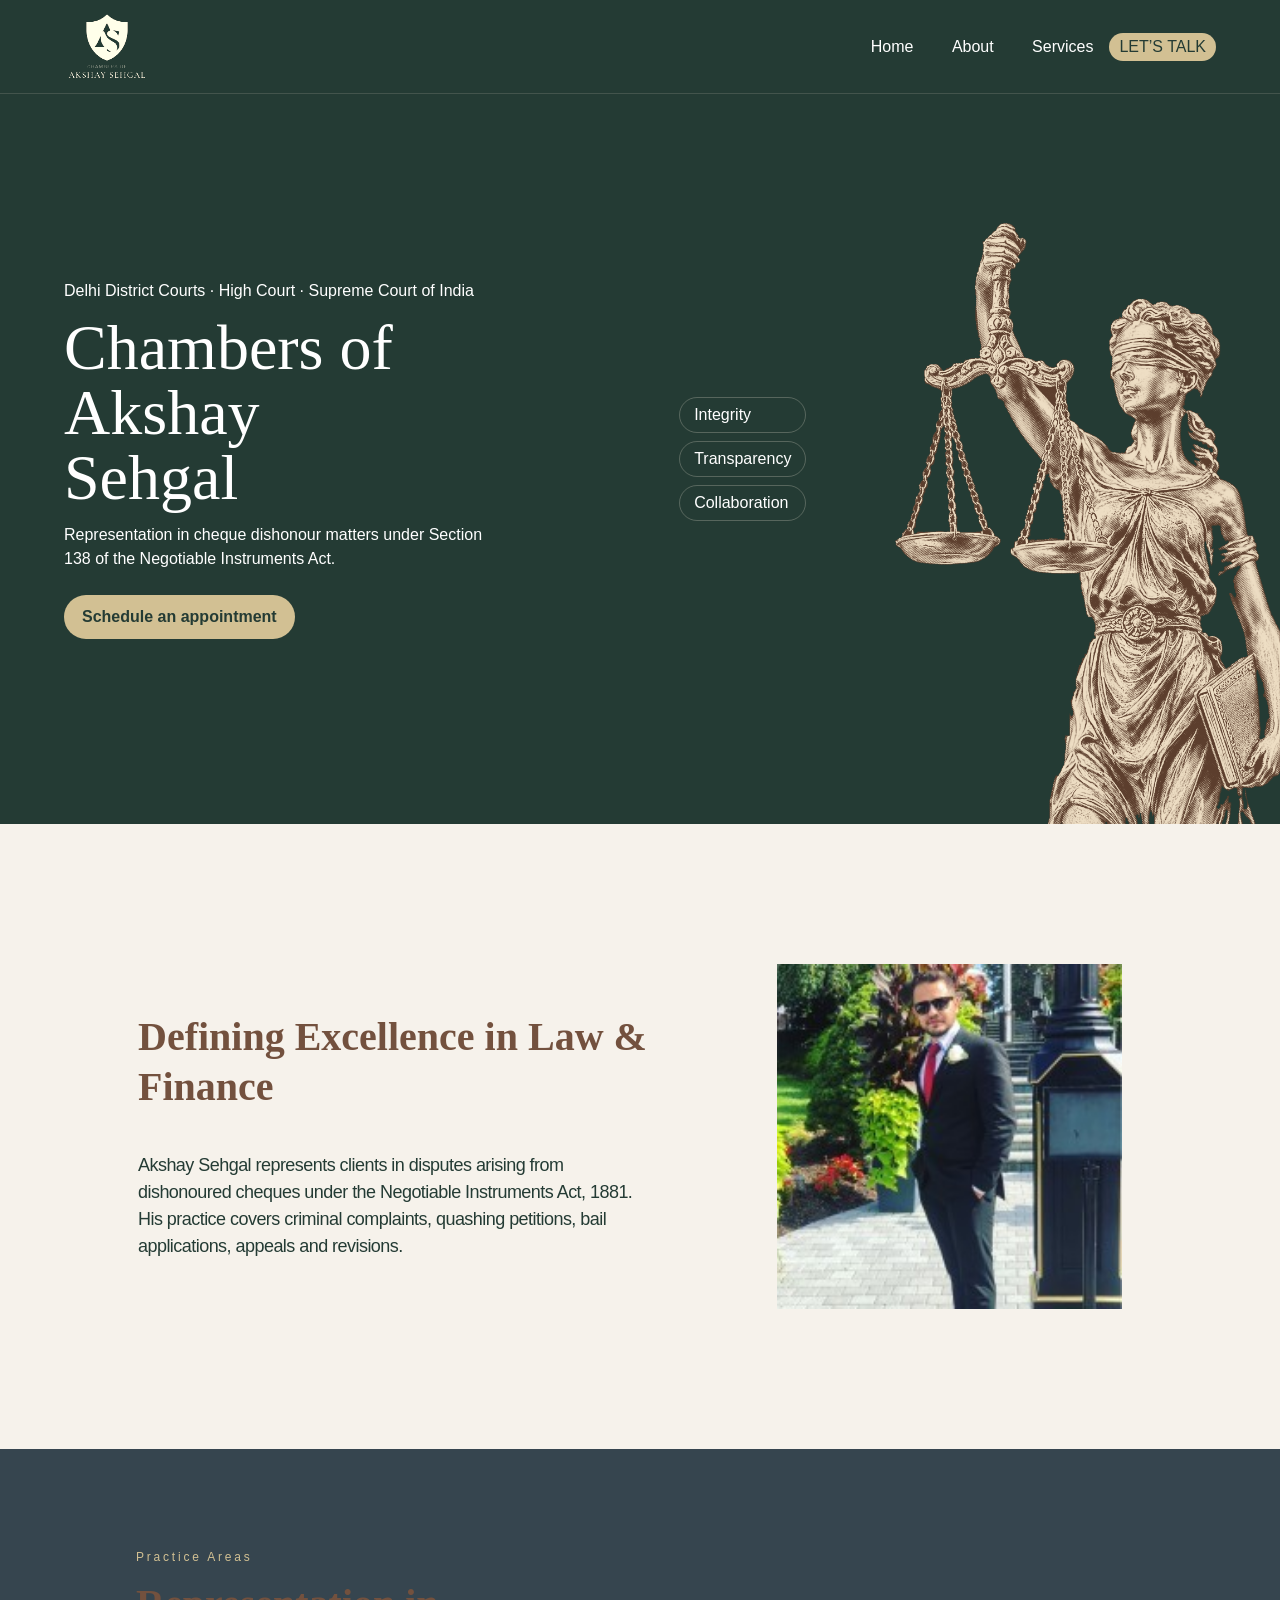
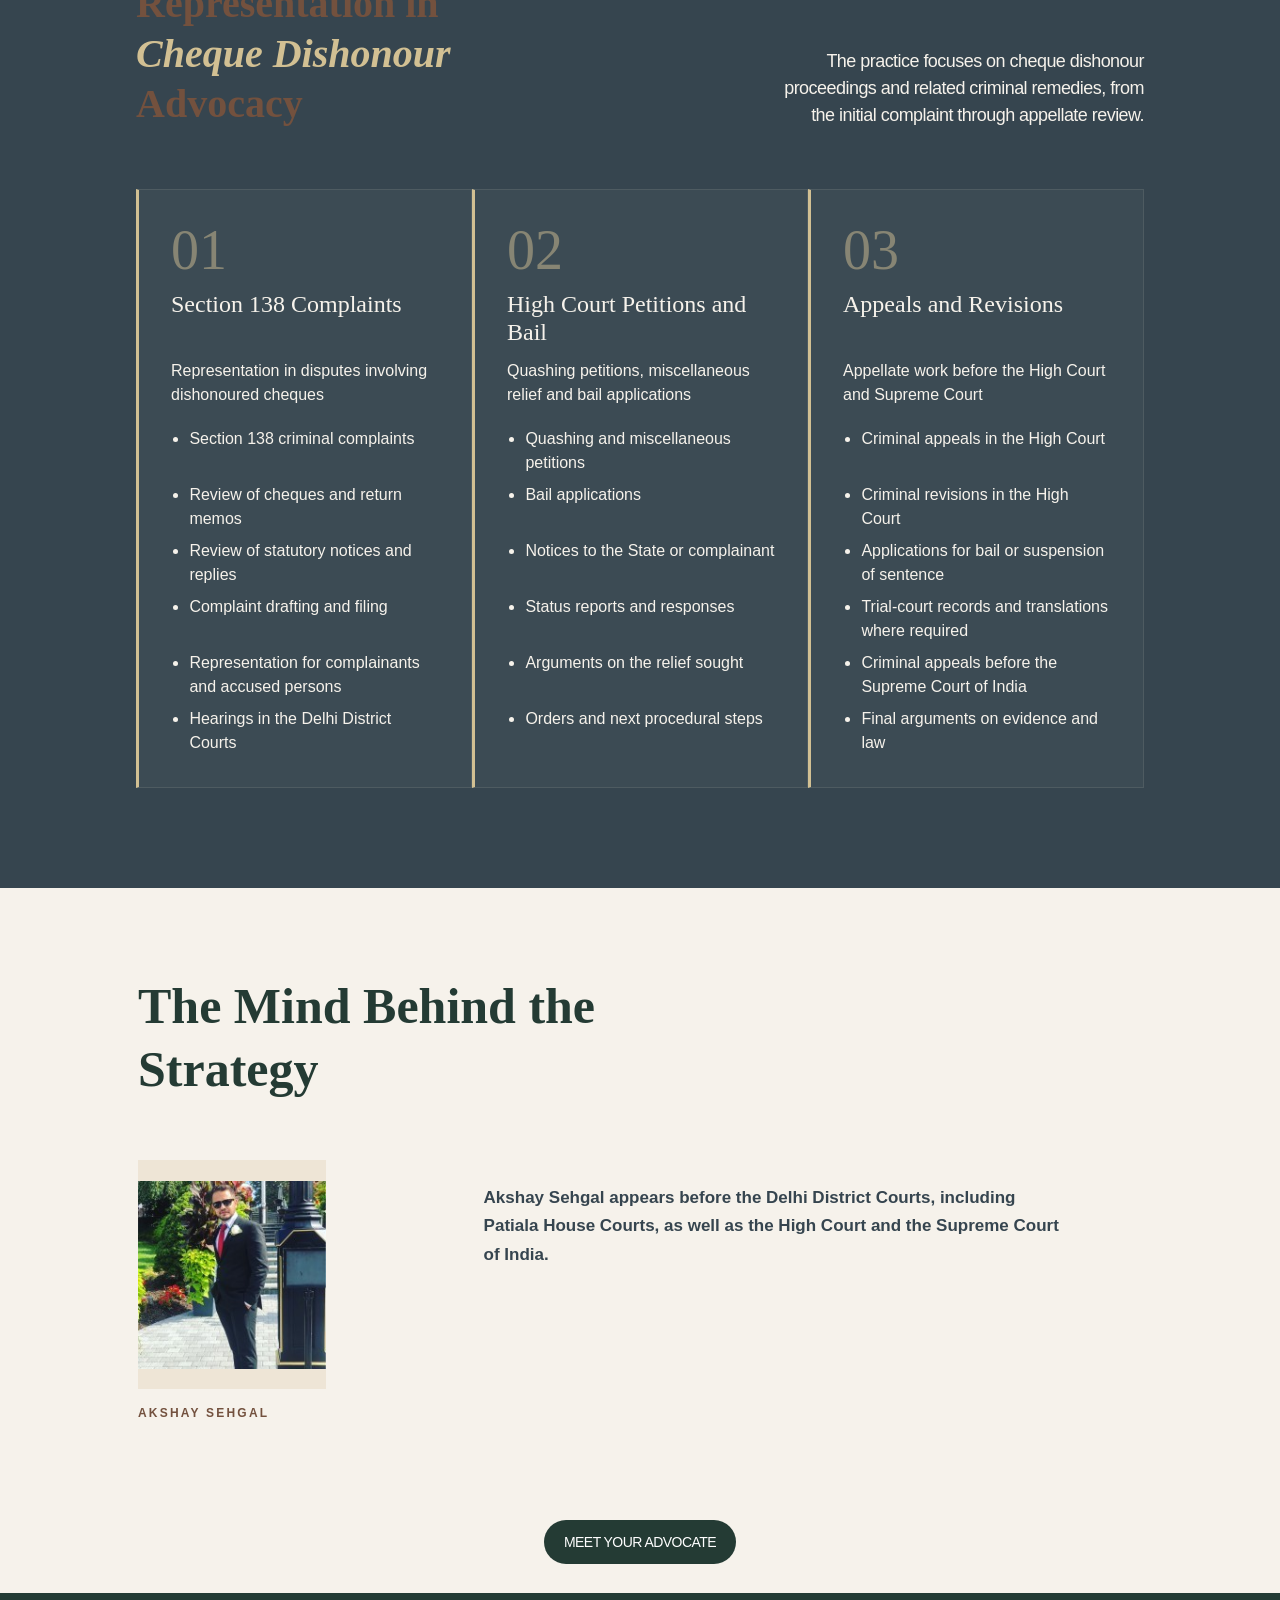
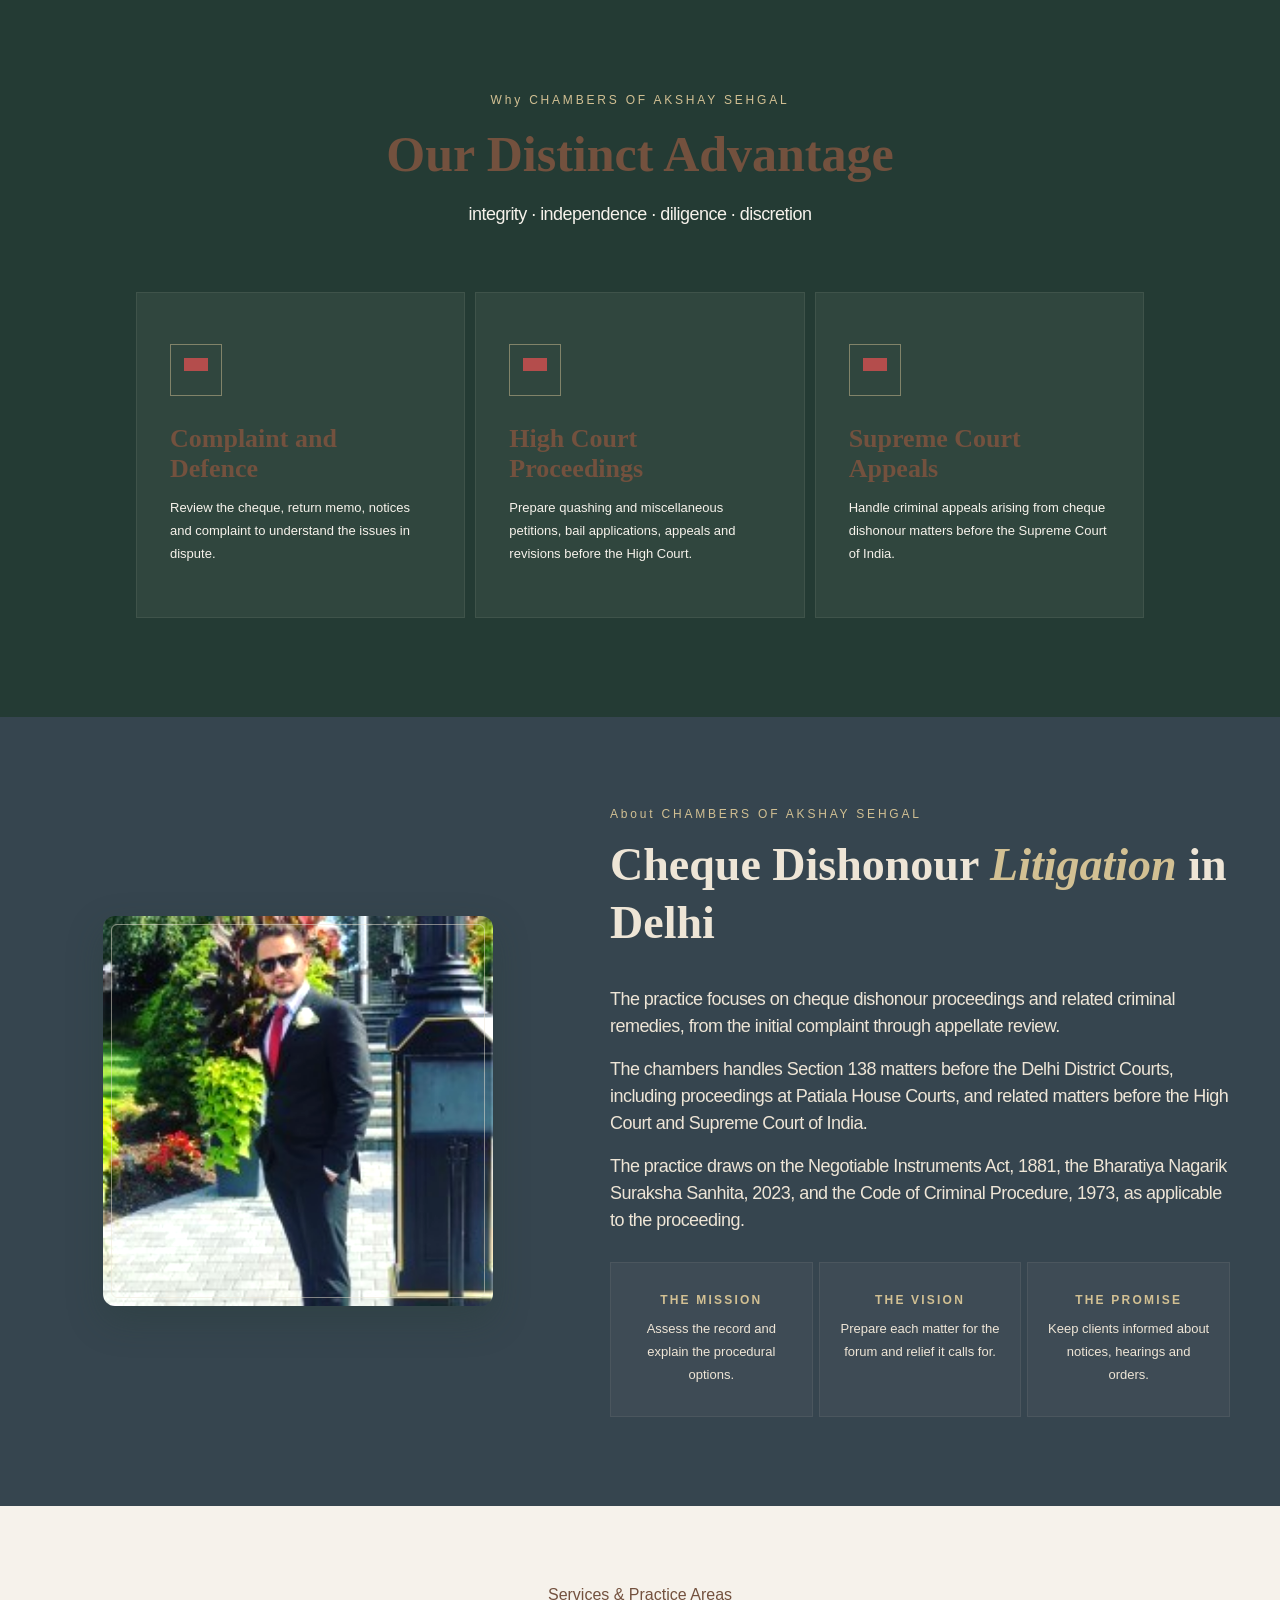
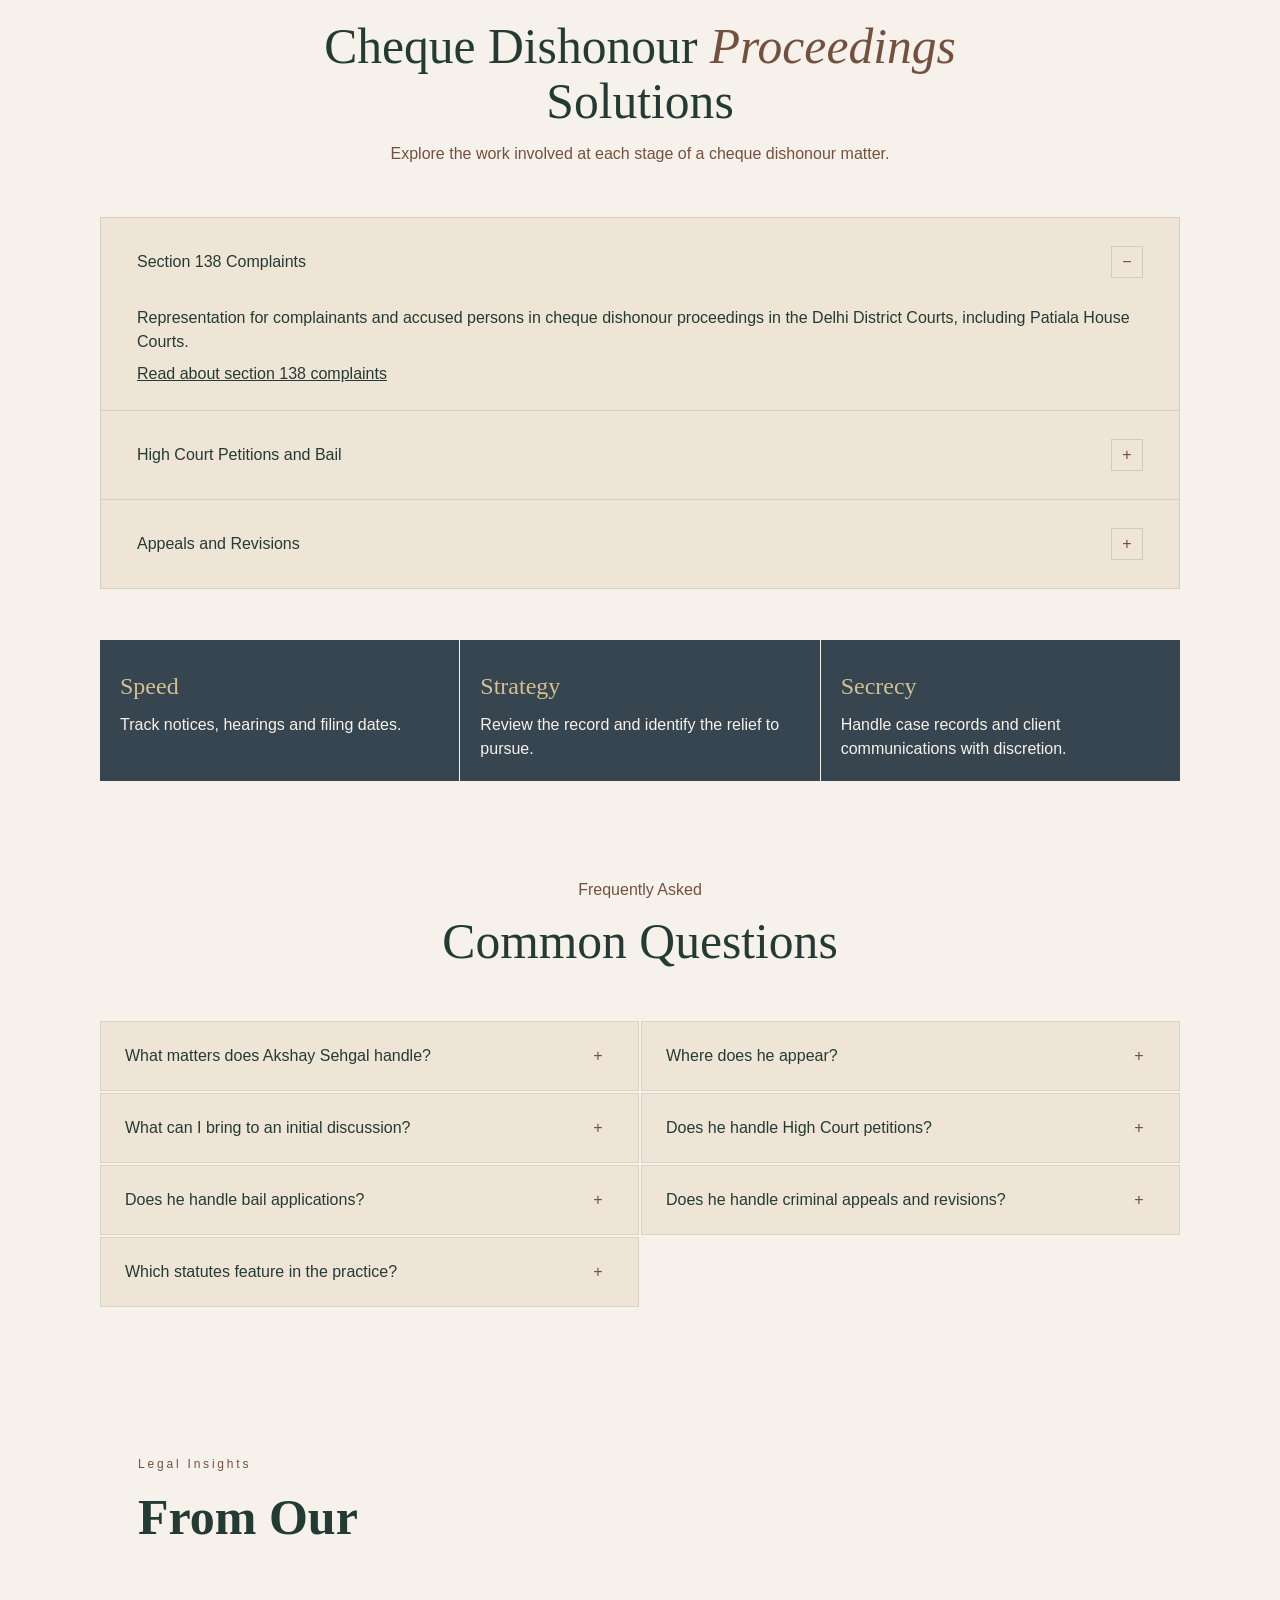
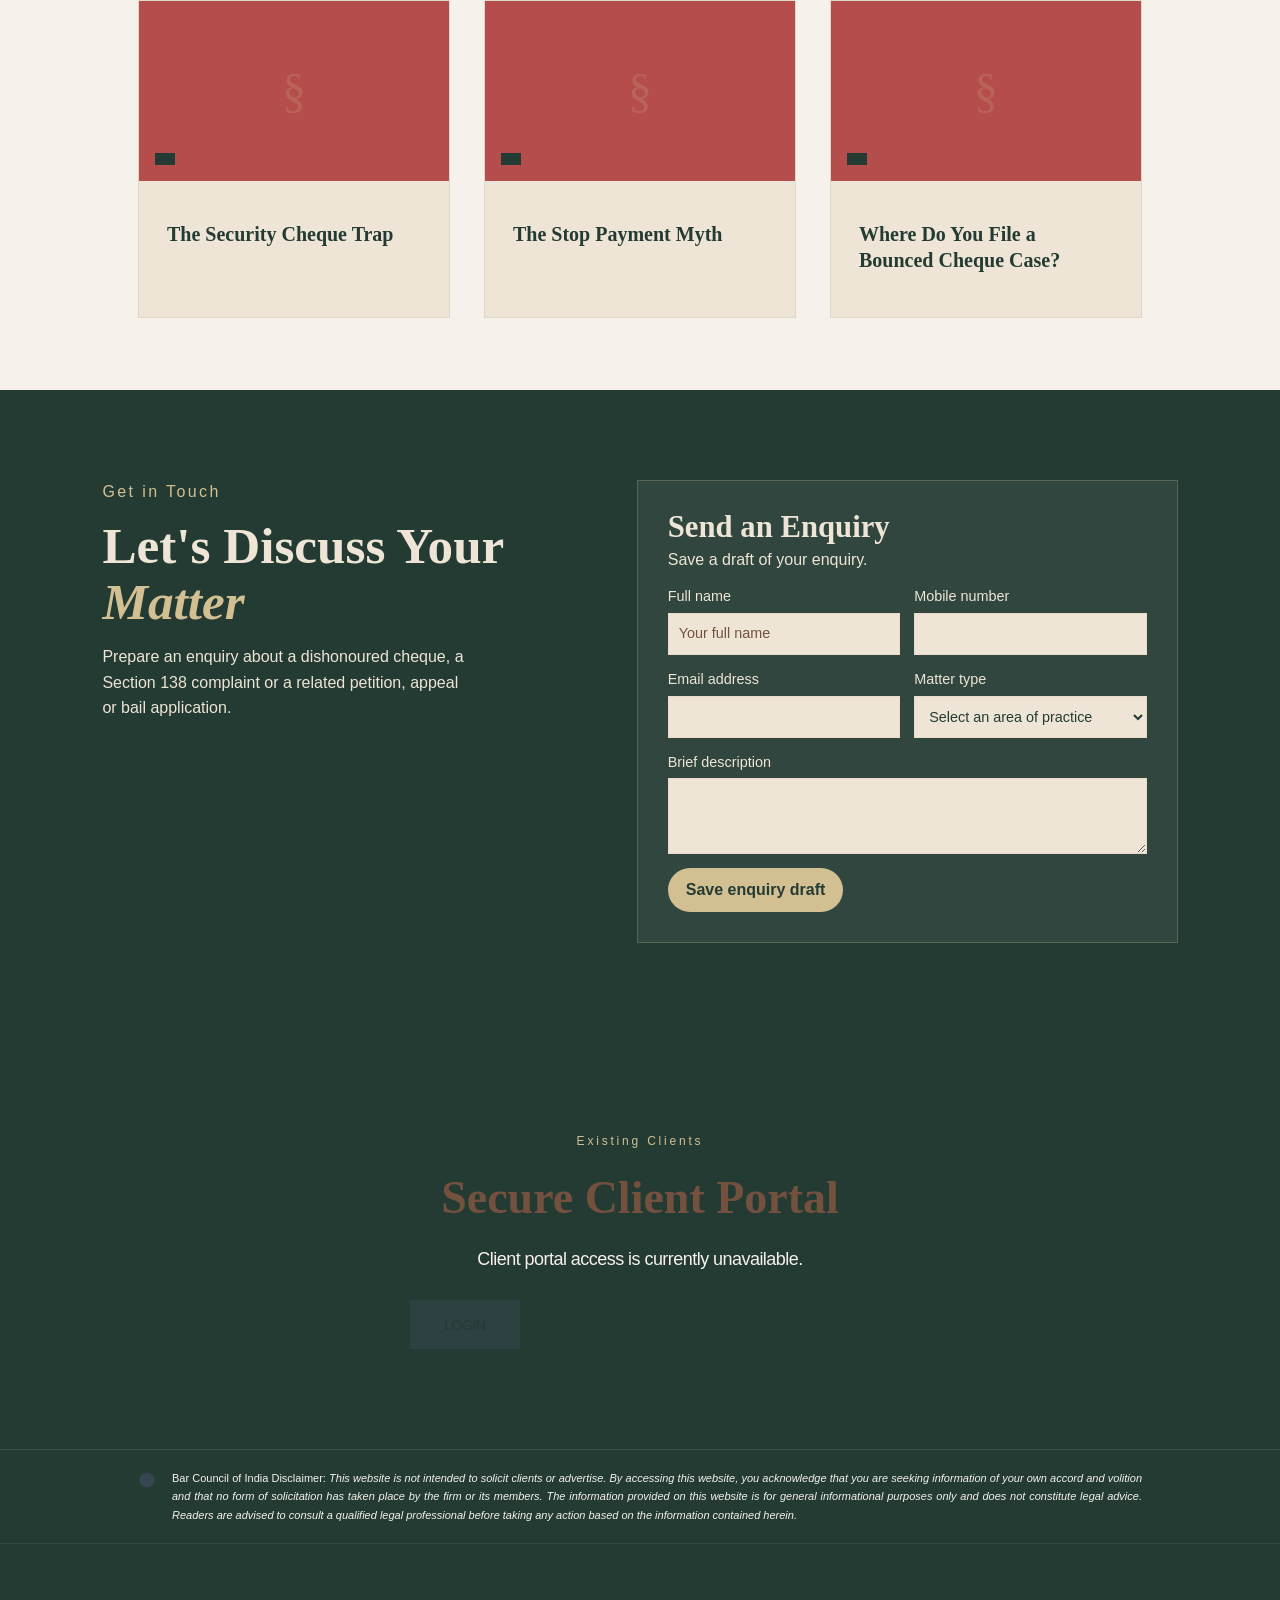
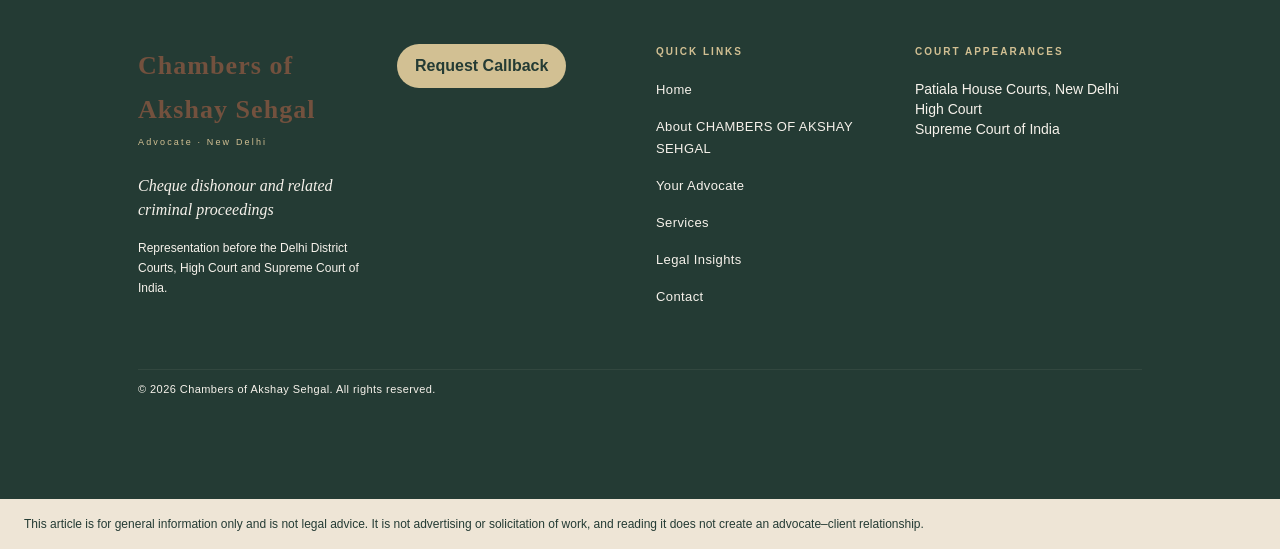
==== commit c159d1a7: "Improve mobile navigation and text contrast" ====
--- a/index.html
+++ b/index.html
@@ -65,7 +65,7 @@
 [data-sclf-layout-section]:has([data-sclf-d="ek4dj05-nw28eu"]) { position: relative; }
 [data-sclf-d="e1ubn6l2-n3yfd6"] { translate: -129.66px -46.91px !important; position: absolute !important; left: 73.8% !important; top: 72.98% !important; margin: 0 !important; width: 26.2% !important; z-index: 2 !important; }
 [data-sclf-layout-section]:has([data-sclf-d="e1ubn6l2-n3yfd6"]) { position: relative; }
-[data-sclf-d="e1ubn6l2-nkypga"] { color: rgb(128, 46, 55) !important; width: 595.62px !important; height: auto !important; flex-grow: 0 !important; font-size: 17px !important; max-width: none !important; min-width: 0 !important; text-wrap: wrap !important; align-self: flex-start !important; box-sizing: border-box !important; flex-basis: auto !important; max-height: none !important; min-height: 0 !important; text-align: left !important; translate: -750.49px -106.07px !important; flex-shrink: 0 !important; font-weight: 700 !important; position: absolute !important; left: 91.98% !important; top: 49.33% !important; margin: 0 !important; z-index: 2 !important; }
+[data-sclf-d="e1ubn6l2-nkypga"] { color: var(--brand-muted) !important; width: 595.62px !important; height: auto !important; flex-grow: 0 !important; font-size: 17px !important; max-width: none !important; min-width: 0 !important; text-wrap: wrap !important; align-self: flex-start !important; box-sizing: border-box !important; flex-basis: auto !important; max-height: none !important; min-height: 0 !important; text-align: left !important; translate: -750.49px -106.07px !important; flex-shrink: 0 !important; font-weight: 700 !important; position: absolute !important; left: 91.98% !important; top: 49.33% !important; margin: 0 !important; z-index: 2 !important; }
 [data-sclf-layout-section]:has([data-sclf-d="e1ubn6l2-nkypga"]) { position: relative; }
 [data-sclf-d="e1ubn6l2-ntbbsn"] { color: var(--sar-color-accent) !important; width: 582.2px !important; height: auto !important; flex-grow: 0 !important; max-width: none !important; min-width: 0 !important; text-wrap: wrap !important; align-self: flex-start !important; box-sizing: border-box !important; flex-basis: auto !important; max-height: none !important; min-height: 0 !important; translate: -693.75px -262.21px !important; flex-shrink: 0 !important; font-weight: 700 !important; position: absolute !important; left: 91.98% !important; top: 79.18% !important; margin: 0 !important; z-index: 2 !important; }
 [data-sclf-layout-section]:has([data-sclf-d="e1ubn6l2-ntbbsn"]) { position: relative; }
@@ -123,13 +123,13 @@
   </div>
 </section>
 <section data-sclf-d="efq0qmr-0" class="flex w-full flex-col items-center justify-center palette-bg-surface px-5 sm:px-8 md:px-16 lg:px-[138px] py-16 md:py-[140px] mx-auto overflow-hidden" data-sar-section="home/s02-content" data-sar-type="content" data-sclf-layout-section="s02-content" id="sclf-section-xt07ad"><div data-sclf-d="efq0qmr-1" class="flex w-full flex-col md:flex-row items-center justify-center gap-10 md:gap-[97px]"><div data-sclf-d="efq0qmr-2" class="flex flex-1 flex-col gap-8 md:gap-10"><h2 data-sclf-d="efq0qmr-3" data-reveal="true" class="font-cormorant text-[32px] md:text-[40px] font-bold leading-tight palette-muted" style="translate: none; rotate: none; scale: none; transform: translate(0px, 0px); opacity: 1;">Defining Excellence in Law &amp; Finance</h2><p data-sclf-d="efq0qmr-4" data-reveal="true" class="font-jost text-base md:text-lg font-light leading-[27px] tracking-[-0.54px] palette-text" style="translate: none; rotate: none; scale: none; transform: translate(0px, 0px); opacity: 1;">Akshay Sehgal represents clients in disputes arising from dishonoured cheques under the Negotiable Instruments Act, 1881. His practice covers criminal complaints, quashing petitions, bail applications, appeals and revisions.</p></div><div data-sclf-d="efq0qmr-5" class="relative flex w-full md:w-[558px] shrink-0 flex-col items-center md:items-end gap-3 md:gap-1.5 mt-8 md:mt-0"><div data-sclf-d="efq0qmr-6" data-reveal="true" class="overflow-hidden" style="translate: none; rotate: none; scale: none; transform: translate(0px, 0px); opacity: 1;"><img class="excellence-photo" src="./assets/sehgal/akshay-sehgal.jpg" alt="Akshay Sehgal" width="200" height="200" loading="lazy" decoding="async"></div></div></div></section>
-<section data-sclf-d="e13vwoh2-0" id="services" class="flex w-full flex-col items-center justify-center palette-bg-secondary px-5 sm:px-8 md:px-16 lg:px-[136px] py-16 md:py-[100px] mx-auto overflow-hidden" data-sar-section="home/s03-cards" data-sar-type="cards" data-sclf-layout-section="s03-cards"><div data-sclf-d="e13vwoh2-1" class="flex w-full flex-col gap-10 md:gap-[60px]"><div data-sclf-d="e13vwoh2-2" class="flex flex-col md:flex-row items-start md:items-end justify-between gap-6 md:gap-8"><div data-sclf-d="e13vwoh2-3" data-reveal="true" class="flex w-full md:w-[388px] flex-col gap-3.5" style="translate: none; rotate: none; scale: none; transform: translate(0px, 0px); opacity: 1;"><p data-sclf-d="e13vwoh2-4" class="font-jost text-xs tracking-[2.8px] palette-accent">Practice Areas</p><h2 data-sclf-d="e13vwoh2-5" class="font-cormorant text-[24px] md:text-[40px] font-semibold leading-tight text-white">Representation in <span class="font-cormorant italic palette-accent">Cheque Dishonour</span> Advocacy</h2></div><p data-sclf-d="e13vwoh2-6" data-reveal="true" class="w-full md:w-[368px] md:text-right font-jost text-base md:text-lg font-light leading-[27px] tracking-[-0.54px] text-white/50" style="translate: none; rotate: none; scale: none; transform: translate(0px, 0px); opacity: 1;">The practice focuses on cheque dishonour proceedings and related criminal remedies, from the initial complaint through appellate review.</p></div><div class="expertise-grid">
+<section data-sclf-d="e13vwoh2-0" id="services" class="flex w-full flex-col items-center justify-center palette-bg-secondary px-5 sm:px-8 md:px-16 lg:px-[136px] py-16 md:py-[100px] mx-auto overflow-hidden" data-sar-section="home/s03-cards" data-sar-type="cards" data-sclf-layout-section="s03-cards"><div data-sclf-d="e13vwoh2-1" class="flex w-full flex-col gap-10 md:gap-[60px]"><div data-sclf-d="e13vwoh2-2" class="flex flex-col md:flex-row items-start md:items-end justify-between gap-6 md:gap-8"><div data-sclf-d="e13vwoh2-3" data-reveal="true" class="flex w-full md:w-[388px] flex-col gap-3.5" style="translate: none; rotate: none; scale: none; transform: translate(0px, 0px); opacity: 1;"><p data-sclf-d="e13vwoh2-4" class="font-jost text-xs tracking-[2.8px] palette-accent">Practice Areas</p><h2 data-sclf-d="e13vwoh2-5" class="font-cormorant text-[24px] md:text-[40px] font-semibold leading-tight text-white">Representation in <span class="font-cormorant italic palette-accent">Cheque Dishonour</span> Advocacy</h2></div><p data-sclf-d="e13vwoh2-6" data-reveal="true" class="w-full md:w-[368px] md:text-right font-jost text-base md:text-lg font-light leading-[27px] tracking-[-0.54px] palette-readable-light" style="translate: none; rotate: none; scale: none; transform: translate(0px, 0px); opacity: 1;">The practice focuses on cheque dishonour proceedings and related criminal remedies, from the initial complaint through appellate review.</p></div><div class="expertise-grid">
 <article class="expertise-card"><p class="expertise-number" aria-hidden="true">01</p><h3>Section 138 Complaints</h3><p>Representation in disputes involving dishonoured cheques</p><ul><li>Section 138 criminal complaints</li><li>Review of cheques and return memos</li><li>Review of statutory notices and replies</li><li>Complaint drafting and filing</li><li>Representation for complainants and accused persons</li><li>Hearings in the Delhi District Courts</li></ul></article>
 <article class="expertise-card"><p class="expertise-number" aria-hidden="true">02</p><h3>High Court Petitions and Bail</h3><p>Quashing petitions, miscellaneous relief and bail applications</p><ul><li>Quashing and miscellaneous petitions</li><li>Bail applications</li><li>Notices to the State or complainant</li><li>Status reports and responses</li><li>Arguments on the relief sought</li><li>Orders and next procedural steps</li></ul></article>
 <article class="expertise-card"><p class="expertise-number" aria-hidden="true">03</p><h3>Appeals and Revisions</h3><p>Appellate work before the High Court and Supreme Court</p><ul><li>Criminal appeals in the High Court</li><li>Criminal revisions in the High Court</li><li>Applications for bail or suspension of sentence</li><li>Trial-court records and translations where required</li><li>Criminal appeals before the Supreme Court of India</li><li>Final arguments on evidence and law</li></ul></article>
 </div></div></section>
 <section data-sclf-d="e1ubn6l2-0" id="team" class="flex w-full flex-col items-center justify-center palette-bg-surface px-5 sm:px-8 md:px-16 lg:px-[138px] py-14 md:py-[87px] mx-auto overflow-hidden" data-sar-section="home/s04-gallery" data-sar-type="gallery" data-sclf-layout-section="s04-gallery"><div data-sclf-d="e1ubn6l2-1" class="flex w-full flex-col gap-10 md:gap-[60px]"><div data-sclf-d="e1ubn6l2-2" class="flex flex-col md:flex-row items-start md:items-end justify-between gap-6"><div data-sclf-d="e1ubn6l2-3" data-reveal="true" class="flex w-full md:w-[553px] flex-col gap-[22px]" style="translate: none; rotate: none; scale: none; transform: translate(0px, 0px); opacity: 1;"><h2 data-sclf-d="e1ubn6l2-5" class="font-cormorant text-[36px] md:text-[50px] font-semibold leading-tight palette-text">The Mind Behind the Strategy</h2></div></div><div data-sclf-d="e1ubn6l2-7" class="flex flex-col items-center gap-8 md:gap-[41px]"><div data-sclf-d="e1ubn6l2-8" class="grid grid-cols-2 sm:grid-cols-3 lg:grid-cols-5 w-full gap-6 lg:gap-4"><div data-sclf-d="e1ubn6l2-9" data-reveal="true" class="flex flex-col gap-4 group cursor-default" style="translate: none; rotate: none; scale: none; transform: translate(0px, 0px); opacity: 1;"><div data-sclf-d="e1ubn6l2-10" class="relative flex h-[180px] sm:h-[200px] md:h-[229px] items-center justify-center bg-white transition-shadow duration-300 group-hover:shadow-lg"><img class="team-headshot" src="./assets/sehgal/akshay-sehgal.jpg" alt="Akshay Sehgal" width="200" height="200" loading="lazy" decoding="async"></div><div data-sclf-d="e1ubn6l2-12" class="flex flex-col gap-1"><p data-sclf-d="e1ubn6l2-14" class="font-jost text-[10px] md:text-xs font-semibold uppercase tracking-[2.2px] palette-accent">Akshay Sehgal</p></div></div></div><div data-sclf-d="e1ubn6l2-15"><div data-sclf-d="e1ubn6l2-16" data-reveal="true" style="translate: none; rotate: none; scale: none; transform: translate(0px, 0px); opacity: 1;"><button data-sclf-d="e1ubn6l2-17" type="button" style="width:fit-content" class="cursor-pointer rounded-full px-5 py-3 font-jost text-sm font-normal uppercase tracking-[-0.54px] transition-all duration-200 active:scale-[0.97] palette-bg-primary text-white palette-hover-secondary hover:shadow-lg " data-advocate-profile>MEET YOUR ADVOCATE</button></div></div></div></div><p data-sclf-d="e1ubn6l2-ntbbsn" class="sclf-el-text">Akshay Sehgal appears before the Delhi District Courts, including Patiala House Courts, as well as the High Court and the Supreme Court of India.</p></section>
-<section data-sclf-d="ez60cfe-0" class="flex w-full flex-col items-center justify-center palette-bg-primary px-5 sm:px-8 md:px-16 lg:px-[136px] py-14 md:py-[99px] mx-auto overflow-hidden" data-sar-section="home/s05-content" data-sar-type="content" data-sclf-layout-section="s05-content" id="sclf-section-1j9s7m0"><div data-sclf-d="ez60cfe-1" class="flex w-full flex-col gap-12 md:gap-16"><div data-sclf-d="ez60cfe-2" class="flex flex-col items-center gap-[15px] text-center"><p data-sclf-d="ez60cfe-3" data-reveal="true" class="font-jost text-xs tracking-[2.8px] palette-accent" style="translate: none; rotate: none; scale: none; transform: translate(0px, 0px); opacity: 1;">Why CHAMBERS OF AKSHAY SEHGAL</p><h2 data-sclf-d="ez60cfe-4" data-reveal="true" class="font-cormorant text-[36px] md:text-[50px] font-semibold leading-tight text-white" style="translate: none; rotate: none; scale: none; transform: translate(0px, 0px); opacity: 1;">Our Distinct Advantage</h2><p data-sclf-d="ez60cfe-5" data-reveal="true" class="max-w-[568px] font-jost text-base md:text-lg font-light leading-[27px] tracking-[-0.54px] text-white/55" style="translate: none; rotate: none; scale: none; transform: translate(0px, 0px); opacity: 1;">integrity · independence · diligence · discretion</p></div><div data-sclf-d="ez60cfe-6" class="grid grid-cols-1 sm:grid-cols-2 lg:grid-cols-3 gap-4 md:gap-2.5"><div data-sclf-d="ez60cfe-7" data-reveal="true" class="group flex flex-col border border-white/[0.08] bg-white/[0.06] px-6 sm:px-[33px] py-10 md:py-[51px] transition-colors duration-300 hover:bg-white/[0.1]" style="translate: none; rotate: none; scale: none; transform: translate(0px, 0px); opacity: 1;"><div data-sclf-d="ez60cfe-8" class="flex flex-col gap-7"><div data-sclf-d="ez60cfe-9" class="relative size-[52px] border palette-border transition-all duration-300 palette-group-hover-border group-hover:scale-105"><img data-sclf-d="ez60cfe-10" alt="" loading="lazy" width="24" height="24" decoding="async" data-nimg="1" class="absolute left-[13px] top-[13px]" style="color:transparent" src="data:image/svg+xml,%3Csvg%20xmlns%3D%22http%3A%2F%2Fwww.w3.org%2F2000%2Fsvg%22%20viewBox%3D%220%200%2016%209%22%3E%3Crect%20width%3D%2216%22%20height%3D%229%22%20fill%3D%22%23b44d4c%22%2F%3E%3C%2Fsvg%3E"></div><div data-sclf-d="ez60cfe-11" class="flex flex-col gap-3.5"><h3 data-sclf-d="ez60cfe-12" class="font-cormorant text-[22px] md:text-[26px] font-semibold leading-[29.9px] text-white">Complaint and Defence</h3><p data-sclf-d="ez60cfe-13" class="font-jost text-[13px] font-light leading-[22.75px] text-white/50">Review the cheque, return memo, notices and complaint to understand the issues in dispute.</p></div></div></div><div data-sclf-d="ez60cfe-7" data-reveal="true" class="group flex flex-col border border-white/[0.08] bg-white/[0.06] px-6 sm:px-[33px] py-10 md:py-[51px] transition-colors duration-300 hover:bg-white/[0.1]" style="translate: none; rotate: none; scale: none; transform: translate(0px, 0px); opacity: 1;"><div data-sclf-d="ez60cfe-8" class="flex flex-col gap-7"><div data-sclf-d="ez60cfe-9" class="relative size-[52px] border palette-border transition-all duration-300 palette-group-hover-border group-hover:scale-105"><img data-sclf-d="ez60cfe-10" alt="" loading="lazy" width="24" height="24" decoding="async" data-nimg="1" class="absolute left-[13px] top-[13px]" style="color:transparent" src="data:image/svg+xml,%3Csvg%20xmlns%3D%22http%3A%2F%2Fwww.w3.org%2F2000%2Fsvg%22%20viewBox%3D%220%200%2016%209%22%3E%3Crect%20width%3D%2216%22%20height%3D%229%22%20fill%3D%22%23b44d4c%22%2F%3E%3C%2Fsvg%3E"></div><div data-sclf-d="ez60cfe-11" class="flex flex-col gap-3.5"><h3 data-sclf-d="ez60cfe-12" class="font-cormorant text-[22px] md:text-[26px] font-semibold leading-[29.9px] text-white">High Court Proceedings</h3><p data-sclf-d="ez60cfe-13" class="font-jost text-[13px] font-light leading-[22.75px] text-white/50">Prepare quashing and miscellaneous petitions, bail applications, appeals and revisions before the High Court.</p></div></div></div><div data-sclf-d="ez60cfe-7" data-reveal="true" class="group flex flex-col border border-white/[0.08] bg-white/[0.06] px-6 sm:px-[33px] py-10 md:py-[51px] transition-colors duration-300 hover:bg-white/[0.1]" style="translate: none; rotate: none; scale: none; transform: translate(0px, 0px); opacity: 1;"><div data-sclf-d="ez60cfe-8" class="flex flex-col gap-7"><div data-sclf-d="ez60cfe-9" class="relative size-[52px] border palette-border transition-all duration-300 palette-group-hover-border group-hover:scale-105"><img data-sclf-d="ez60cfe-10" alt="" loading="lazy" width="24" height="24" decoding="async" data-nimg="1" class="absolute left-[13px] top-[13px]" style="color:transparent" src="data:image/svg+xml,%3Csvg%20xmlns%3D%22http%3A%2F%2Fwww.w3.org%2F2000%2Fsvg%22%20viewBox%3D%220%200%2016%209%22%3E%3Crect%20width%3D%2216%22%20height%3D%229%22%20fill%3D%22%23b44d4c%22%2F%3E%3C%2Fsvg%3E"></div><div data-sclf-d="ez60cfe-11" class="flex flex-col gap-3.5"><h3 data-sclf-d="ez60cfe-12" class="font-cormorant text-[22px] md:text-[26px] font-semibold leading-[29.9px] text-white">Supreme Court Appeals</h3><p data-sclf-d="ez60cfe-13" class="font-jost text-[13px] font-light leading-[22.75px] text-white/50">Handle criminal appeals arising from cheque dishonour matters before the Supreme Court of India.</p></div></div></div></div></div></section>
+<section data-sclf-d="ez60cfe-0" class="flex w-full flex-col items-center justify-center palette-bg-primary px-5 sm:px-8 md:px-16 lg:px-[136px] py-14 md:py-[99px] mx-auto overflow-hidden" data-sar-section="home/s05-content" data-sar-type="content" data-sclf-layout-section="s05-content" id="sclf-section-1j9s7m0"><div data-sclf-d="ez60cfe-1" class="flex w-full flex-col gap-12 md:gap-16"><div data-sclf-d="ez60cfe-2" class="flex flex-col items-center gap-[15px] text-center"><p data-sclf-d="ez60cfe-3" data-reveal="true" class="font-jost text-xs tracking-[2.8px] palette-accent" style="translate: none; rotate: none; scale: none; transform: translate(0px, 0px); opacity: 1;">Why CHAMBERS OF AKSHAY SEHGAL</p><h2 data-sclf-d="ez60cfe-4" data-reveal="true" class="font-cormorant text-[36px] md:text-[50px] font-semibold leading-tight text-white" style="translate: none; rotate: none; scale: none; transform: translate(0px, 0px); opacity: 1;">Our Distinct Advantage</h2><p data-sclf-d="ez60cfe-5" data-reveal="true" class="max-w-[568px] font-jost text-base md:text-lg font-light leading-[27px] tracking-[-0.54px] palette-readable-light" style="translate: none; rotate: none; scale: none; transform: translate(0px, 0px); opacity: 1;">integrity · independence · diligence · discretion</p></div><div data-sclf-d="ez60cfe-6" class="grid grid-cols-1 sm:grid-cols-2 lg:grid-cols-3 gap-4 md:gap-2.5"><div data-sclf-d="ez60cfe-7" data-reveal="true" class="group flex flex-col border border-white/[0.08] bg-white/[0.06] px-6 sm:px-[33px] py-10 md:py-[51px] transition-colors duration-300 hover:bg-white/[0.1]" style="translate: none; rotate: none; scale: none; transform: translate(0px, 0px); opacity: 1;"><div data-sclf-d="ez60cfe-8" class="flex flex-col gap-7"><div data-sclf-d="ez60cfe-9" class="relative size-[52px] border palette-border transition-all duration-300 palette-group-hover-border group-hover:scale-105"><img data-sclf-d="ez60cfe-10" alt="" loading="lazy" width="24" height="24" decoding="async" data-nimg="1" class="absolute left-[13px] top-[13px]" style="color:transparent" src="data:image/svg+xml,%3Csvg%20xmlns%3D%22http%3A%2F%2Fwww.w3.org%2F2000%2Fsvg%22%20viewBox%3D%220%200%2016%209%22%3E%3Crect%20width%3D%2216%22%20height%3D%229%22%20fill%3D%22%23b44d4c%22%2F%3E%3C%2Fsvg%3E"></div><div data-sclf-d="ez60cfe-11" class="flex flex-col gap-3.5"><h3 data-sclf-d="ez60cfe-12" class="font-cormorant text-[22px] md:text-[26px] font-semibold leading-[29.9px] text-white">Complaint and Defence</h3><p data-sclf-d="ez60cfe-13" class="font-jost text-[13px] font-light leading-[22.75px] palette-readable-light">Review the cheque, return memo, notices and complaint to understand the issues in dispute.</p></div></div></div><div data-sclf-d="ez60cfe-7" data-reveal="true" class="group flex flex-col border border-white/[0.08] bg-white/[0.06] px-6 sm:px-[33px] py-10 md:py-[51px] transition-colors duration-300 hover:bg-white/[0.1]" style="translate: none; rotate: none; scale: none; transform: translate(0px, 0px); opacity: 1;"><div data-sclf-d="ez60cfe-8" class="flex flex-col gap-7"><div data-sclf-d="ez60cfe-9" class="relative size-[52px] border palette-border transition-all duration-300 palette-group-hover-border group-hover:scale-105"><img data-sclf-d="ez60cfe-10" alt="" loading="lazy" width="24" height="24" decoding="async" data-nimg="1" class="absolute left-[13px] top-[13px]" style="color:transparent" src="data:image/svg+xml,%3Csvg%20xmlns%3D%22http%3A%2F%2Fwww.w3.org%2F2000%2Fsvg%22%20viewBox%3D%220%200%2016%209%22%3E%3Crect%20width%3D%2216%22%20height%3D%229%22%20fill%3D%22%23b44d4c%22%2F%3E%3C%2Fsvg%3E"></div><div data-sclf-d="ez60cfe-11" class="flex flex-col gap-3.5"><h3 data-sclf-d="ez60cfe-12" class="font-cormorant text-[22px] md:text-[26px] font-semibold leading-[29.9px] text-white">High Court Proceedings</h3><p data-sclf-d="ez60cfe-13" class="font-jost text-[13px] font-light leading-[22.75px] palette-readable-light">Prepare quashing and miscellaneous petitions, bail applications, appeals and revisions before the High Court.</p></div></div></div><div data-sclf-d="ez60cfe-7" data-reveal="true" class="group flex flex-col border border-white/[0.08] bg-white/[0.06] px-6 sm:px-[33px] py-10 md:py-[51px] transition-colors duration-300 hover:bg-white/[0.1]" style="translate: none; rotate: none; scale: none; transform: translate(0px, 0px); opacity: 1;"><div data-sclf-d="ez60cfe-8" class="flex flex-col gap-7"><div data-sclf-d="ez60cfe-9" class="relative size-[52px] border palette-border transition-all duration-300 palette-group-hover-border group-hover:scale-105"><img data-sclf-d="ez60cfe-10" alt="" loading="lazy" width="24" height="24" decoding="async" data-nimg="1" class="absolute left-[13px] top-[13px]" style="color:transparent" src="data:image/svg+xml,%3Csvg%20xmlns%3D%22http%3A%2F%2Fwww.w3.org%2F2000%2Fsvg%22%20viewBox%3D%220%200%2016%209%22%3E%3Crect%20width%3D%2216%22%20height%3D%229%22%20fill%3D%22%23b44d4c%22%2F%3E%3C%2Fsvg%3E"></div><div data-sclf-d="ez60cfe-11" class="flex flex-col gap-3.5"><h3 data-sclf-d="ez60cfe-12" class="font-cormorant text-[22px] md:text-[26px] font-semibold leading-[29.9px] text-white">Supreme Court Appeals</h3><p data-sclf-d="ez60cfe-13" class="font-jost text-[13px] font-light leading-[22.75px] palette-readable-light">Handle criminal appeals arising from cheque dishonour matters before the Supreme Court of India.</p></div></div></div></div></div></section>
 <section id="about-us" tabindex="-1" class="home-about" aria-labelledby="about-heading">
   <div class="about-layout">
     <figure class="about-photo-frame" data-editorial-reveal>
@@ -185,9 +185,9 @@
     </form>
   </div>
 </section>
-<section class="flex w-full flex-col items-center justify-center palette-bg-primary px-5 sm:px-8 md:px-16 lg:px-[138px] py-16 md:py-[100px] mx-auto" data-sar-section="home/s10-cta" data-sar-type="cta" data-sclf-layout-section="s10-cta" id="sclf-section-k69e8d"><div class="flex w-full flex-col items-center gap-4"><div class="flex w-full flex-col items-center gap-6 md:gap-[27px]"><div class="flex flex-col items-center gap-5 text-center"><p class="font-jost text-xs tracking-[2.8px] palette-accent">Existing Clients</p><h2 class="font-cormorant text-[32px] md:text-[46px] font-semibold leading-tight text-white">Secure Client Portal</h2><p class="max-w-[528px] font-jost text-base md:text-lg font-light leading-[27px] tracking-[-0.54px] text-white/60">Client portal access is currently unavailable.</p></div><div class="flex h-[49px] w-full max-w-[460px]"><button type="button" disabled class="h-full w-[90px] sm:w-[110px] shrink-0 palette-bg-secondary font-jost text-sm uppercase tracking-[-0.54px] text-white">Login</button></div></div></div></section>
-<section class="flex w-full flex-col items-center justify-center border-t palette-border-subtle palette-bg-primary px-5 sm:px-8 md:px-16 lg:px-[138px] py-[19px] mx-auto" data-sar-section="home/s11-content" data-sar-type="content" data-sclf-layout-section="s11-content" id="sclf-section-w0otnl"><div class="flex w-full items-start gap-3 md:gap-4"><img alt="" loading="lazy" width="18" height="18" decoding="async" data-nimg="1" class="mt-0.5 shrink-0" style="color:transparent" src="./assets/site/images/disclaimer-icon.__q189041d8.svg"><p class="text-justify font-jost text-[11px] leading-[18.15px]"><span class="font-medium text-white/55">Bar Council of India Disclaimer:</span><span class="font-light italic text-white/35"> This website is not intended to solicit clients or advertise. By accessing this website, you acknowledge that you are seeking information of your own accord and volition and that no form of solicitation has taken place by the firm or its members. The information provided on this website is for general informational purposes only and does not constitute legal advice. Readers are advised to consult a qualified legal professional before taking any action based on the information contained herein. </span></p></div></section>
-<footer class="relative flex w-full flex-col border-t border-white/[0.06] palette-bg-primary px-5 sm:px-8 md:px-16 lg:px-[138px] py-14 md:py-[100px] mx-auto overflow-hidden" data-sar-section="home/s12-footer" data-sar-type="footer" data-sclf-layout-section="s12-footer" id="sclf-section-kbznyk"><div class="flex w-full flex-col gap-10 md:gap-[61px]"><div class="grid grid-cols-1 sm:grid-cols-2 lg:grid-cols-4 gap-10 md:gap-8"><div data-reveal="true" class="sm:col-span-2 lg:col-span-1 max-w-[318px]" style="translate: none; rotate: none; scale: none; transform: translate(0px, 0px); opacity: 1;"><p class="font-cormorant text-[22px] md:text-[26px] font-semibold leading-[44.2px] tracking-[1.04px] text-white">Chambers of Akshay Sehgal</p><p class="mt-1 font-jost text-[9px] tracking-[2.16px] palette-accent">Advocate · New Delhi</p><p class="mt-6 font-cormorant text-base italic leading-6 text-white/45">Cheque dishonour and related criminal proceedings</p><p class="mt-4 font-jost text-xs font-light leading-[20.4px] text-white/30">Representation before the Delhi District Courts, High Court and Supreme Court of India.</p></div><div data-reveal="true" class="w-full lg:w-[221px]" style="translate: none; rotate: none; scale: none; transform: translate(0px, 0px); opacity: 1;"><button class="appointment-trigger footer-callback" type="button" data-open-callback>Request Callback</button></div><div data-reveal="true" style="translate: none; rotate: none; scale: none; transform: translate(0px, 0px); opacity: 1;"><p class="font-jost text-[10px] font-semibold uppercase tracking-[2px] palette-accent">Quick Links</p><ul class="mt-5 space-y-[15px] font-jost text-[13px] font-light leading-[22.1px] tracking-[0.39px] text-white/45"><li><a class="transition-colors duration-200 hover:text-white/70" href="#hero">Home</a></li><li><a class="transition-colors duration-200 hover:text-white/70" href="#about-us">About CHAMBERS OF AKSHAY SEHGAL</a></li><li><a class="transition-colors duration-200 hover:text-white/70" href="#team">Your Advocate</a></li><li><a class="transition-colors duration-200 hover:text-white/70" href="#services">Services</a></li><li><a class="transition-colors duration-200 hover:text-white/70" href="#blogs">Legal Insights</a></li><li><a class="transition-colors duration-200 hover:text-white/70" href="#contact">Contact</a></li></ul></div><div data-reveal="true" style="translate: none; rotate: none; scale: none; transform: translate(0px, 0px); opacity: 1;"><p class="font-jost text-[10px] font-semibold uppercase tracking-[2px] palette-accent">Court appearances</p><ul class="mt-5 space-y-3 text-sm text-white/55"><li>Patiala House Courts, New Delhi</li><li>High Court</li><li>Supreme Court of India</li></ul></div></div><div data-reveal="true" class="border-t border-white/[0.07] pt-2.5" style="translate: none; rotate: none; scale: none; transform: translate(0px, 0px); opacity: 1;"><div class="flex flex-col sm:flex-row items-start sm:items-center justify-between gap-2 font-jost text-[11px] font-light leading-[18.7px]"><p class="tracking-[0.44px] text-white/25">© 2026 Chambers of Akshay Sehgal. All rights reserved.</p><p class="text-white/20"></p></div></div></div></footer>
+<section class="flex w-full flex-col items-center justify-center palette-bg-primary px-5 sm:px-8 md:px-16 lg:px-[138px] py-16 md:py-[100px] mx-auto" data-sar-section="home/s10-cta" data-sar-type="cta" data-sclf-layout-section="s10-cta" id="sclf-section-k69e8d"><div class="flex w-full flex-col items-center gap-4"><div class="flex w-full flex-col items-center gap-6 md:gap-[27px]"><div class="flex flex-col items-center gap-5 text-center"><p class="font-jost text-xs tracking-[2.8px] palette-accent">Existing Clients</p><h2 class="font-cormorant text-[32px] md:text-[46px] font-semibold leading-tight text-white">Secure Client Portal</h2><p class="max-w-[528px] font-jost text-base md:text-lg font-light leading-[27px] tracking-[-0.54px] palette-readable-light">Client portal access is currently unavailable.</p></div><div class="flex h-[49px] w-full max-w-[460px]"><button type="button" disabled class="h-full w-[90px] sm:w-[110px] shrink-0 palette-bg-secondary font-jost text-sm uppercase tracking-[-0.54px] text-white">Login</button></div></div></div></section>
+<section class="flex w-full flex-col items-center justify-center border-t palette-border-subtle palette-bg-primary px-5 sm:px-8 md:px-16 lg:px-[138px] py-[19px] mx-auto" data-sar-section="home/s11-content" data-sar-type="content" data-sclf-layout-section="s11-content" id="sclf-section-w0otnl"><div class="flex w-full items-start gap-3 md:gap-4"><img alt="" loading="lazy" width="18" height="18" decoding="async" data-nimg="1" class="mt-0.5 shrink-0" style="color:transparent" src="./assets/site/images/disclaimer-icon.__q189041d8.svg"><p class="text-justify font-jost text-[11px] leading-[18.15px]"><span class="font-medium palette-readable-light">Bar Council of India Disclaimer:</span><span class="font-light italic palette-readable-light"> This website is not intended to solicit clients or advertise. By accessing this website, you acknowledge that you are seeking information of your own accord and volition and that no form of solicitation has taken place by the firm or its members. The information provided on this website is for general informational purposes only and does not constitute legal advice. Readers are advised to consult a qualified legal professional before taking any action based on the information contained herein. </span></p></div></section>
+<footer class="relative flex w-full flex-col border-t border-white/[0.06] palette-bg-primary px-5 sm:px-8 md:px-16 lg:px-[138px] py-14 md:py-[100px] mx-auto overflow-hidden" data-sar-section="home/s12-footer" data-sar-type="footer" data-sclf-layout-section="s12-footer" id="sclf-section-kbznyk"><div class="flex w-full flex-col gap-10 md:gap-[61px]"><div class="grid grid-cols-1 sm:grid-cols-2 lg:grid-cols-4 gap-10 md:gap-8"><div data-reveal="true" class="sm:col-span-2 lg:col-span-1 max-w-[318px]" style="translate: none; rotate: none; scale: none; transform: translate(0px, 0px); opacity: 1;"><p class="font-cormorant text-[22px] md:text-[26px] font-semibold leading-[44.2px] tracking-[1.04px] text-white">Chambers of Akshay Sehgal</p><p class="mt-1 font-jost text-[9px] tracking-[2.16px] palette-accent">Advocate · New Delhi</p><p class="mt-6 font-cormorant text-base italic leading-6 palette-readable-light">Cheque dishonour and related criminal proceedings</p><p class="mt-4 font-jost text-xs font-light leading-[20.4px] palette-readable-light">Representation before the Delhi District Courts, High Court and Supreme Court of India.</p></div><div data-reveal="true" class="w-full lg:w-[221px]" style="translate: none; rotate: none; scale: none; transform: translate(0px, 0px); opacity: 1;"><button class="appointment-trigger footer-callback" type="button" data-open-callback>Request Callback</button></div><div data-reveal="true" style="translate: none; rotate: none; scale: none; transform: translate(0px, 0px); opacity: 1;"><p class="font-jost text-[10px] font-semibold uppercase tracking-[2px] palette-accent">Quick Links</p><ul class="mt-5 space-y-[15px] font-jost text-[13px] font-light leading-[22.1px] tracking-[0.39px] palette-readable-light"><li><a class="transition-colors duration-200 hover:text-white/70" href="#hero">Home</a></li><li><a class="transition-colors duration-200 hover:text-white/70" href="#about-us">About CHAMBERS OF AKSHAY SEHGAL</a></li><li><a class="transition-colors duration-200 hover:text-white/70" href="#team">Your Advocate</a></li><li><a class="transition-colors duration-200 hover:text-white/70" href="#services">Services</a></li><li><a class="transition-colors duration-200 hover:text-white/70" href="#blogs">Legal Insights</a></li><li><a class="transition-colors duration-200 hover:text-white/70" href="#contact">Contact</a></li></ul></div><div data-reveal="true" style="translate: none; rotate: none; scale: none; transform: translate(0px, 0px); opacity: 1;"><p class="font-jost text-[10px] font-semibold uppercase tracking-[2px] palette-accent">Court appearances</p><ul class="mt-5 space-y-3 text-sm palette-readable-light"><li>Patiala House Courts, New Delhi</li><li>High Court</li><li>Supreme Court of India</li></ul></div></div><div data-reveal="true" class="border-t border-white/[0.07] pt-2.5" style="translate: none; rotate: none; scale: none; transform: translate(0px, 0px); opacity: 1;"><div class="flex flex-col sm:flex-row items-start sm:items-center justify-between gap-2 font-jost text-[11px] font-light leading-[18.7px]"><p class="tracking-[0.44px] palette-readable-light">© 2026 Chambers of Akshay Sehgal. All rights reserved.</p><p class="palette-readable-light"></p></div></div></div></footer>
 </main><aside data-sclf-disclaimer style="padding:16px 24px;font-size:12px;line-height:1.5;color:var(--sar-color-auto-000000, #243b34);background-color:var(--sar-color-auto-ffffff, #eee5d6)">This article is for general information only and is not legal advice. It is not advertising or solicitation of work, and reading it does not create an advocate–client relationship.</aside>
 
 
--- a/brand/home-layout.css
+++ b/brand/home-layout.css
@@ -250,8 +250,7 @@
 .appointment-submit {
   padding: 12px;
   background: var(--brand-accent);
-  color: var(--sar-color-color-4);
-  opacity: .75;
+  color: var(--brand-text);
 }
 
 @media (max-width: 767px) {
@@ -611,8 +610,6 @@
   #hero {
     display: flex;
     flex-direction: column;
-    min-height: 100vh;
-    min-height: 100dvh;
   }
 
   .home-hero-layout {
@@ -641,14 +638,14 @@
 @media (max-width: 767px), (max-height: 500px) and (pointer: coarse) and (orientation: landscape) {
   .home-header.has-mobile-nav,
   header.has-mobile-nav[data-sar-type="navigation"] > div {
-    grid-template-columns: minmax(0, 1fr) auto auto;
+    grid-template-columns: minmax(0, 1fr) auto;
   }
 
   .has-mobile-nav .mobile-nav-toggle {
     display: grid;
     place-content: center;
     gap: 4px;
-    grid-area: 1 / 3;
+    grid-area: 1 / 2;
     width: 44px;
     height: 44px;
     color: var(--sar-color-color-4);
@@ -670,29 +667,33 @@
   .has-mobile-nav.mobile-nav-open #site-navigation {
     display: flex !important;
     grid-area: 2 / 1 / 3 / -1;
-    justify-content: flex-end;
-    justify-self: end;
-    flex-wrap: wrap;
-  }
-}
-
-#site-navigation .mobile-nav-appointment { display: none; }
-
-@media (max-width: 767px), (max-height: 500px) and (pointer: coarse) and (orientation: landscape) {
-  .home-header.has-mobile-nav,
-  header.has-mobile-nav[data-sar-type="navigation"] > div {
-    grid-template-columns: minmax(0, 1fr) auto;
-  }
-
-  .has-mobile-nav .mobile-nav-toggle { grid-area: 1 / 2; }
+    flex-direction: column;
+    align-items: stretch;
+    gap: 0;
+    padding-block: 4px 8px;
+    border-top: 1px solid var(--sar-color-color-9);
+  }
+
+  .has-mobile-nav #site-navigation > a:not(.appointment-trigger) {
+    display: flex;
+    align-items: center;
+    min-height: 44px;
+    padding-inline: 12px;
+  }
+
   .has-mobile-nav .desktop-nav-appointment { display: none; }
 
   .has-mobile-nav.mobile-nav-open #site-navigation .mobile-nav-appointment {
     display: inline-flex;
     align-items: center;
+    align-self: flex-start;
     min-height: 44px;
-  }
-}
+    margin-top: 8px;
+    padding-inline: 16px;
+  }
+}
+
+#site-navigation .mobile-nav-appointment { display: none; }
 
 .home-header > a:first-child { mix-blend-mode: screen; }
 .practice-panel { padding: 0 clamp(16px, 4vw, 36px) 24px; }
@@ -735,18 +736,6 @@
 .inner-page-content ul { list-style: disc; padding-inline-start: 1.25rem; margin-block: 1.25rem; }
 .inner-page-content a { text-decoration: underline; }
 .inner-page-footer { background: var(--brand-primary); color: var(--sar-color-color-4); padding-block: 1.5rem; }
-@media (max-width: 767px) {
-  .home-hero-layout .hero-art {
-    display: block;
-    position: absolute;
-    right: 0;
-    bottom: 0;
-    width: min(55%, 280px);
-    opacity: 0.24;
-    z-index: -1;
-    pointer-events: none;
-  }
-}
 
 
 .home-contact {
@@ -856,3 +845,6 @@
 .appointment-trigger:hover, .home-header a.appointment-trigger:hover, .appointment-submit:hover {
   background: var(--brand-background);
 }
+
+.palette-readable-light { color: var(--brand-surface); }
+.enquiry-form input::placeholder { color: var(--brand-muted); opacity: 1; }
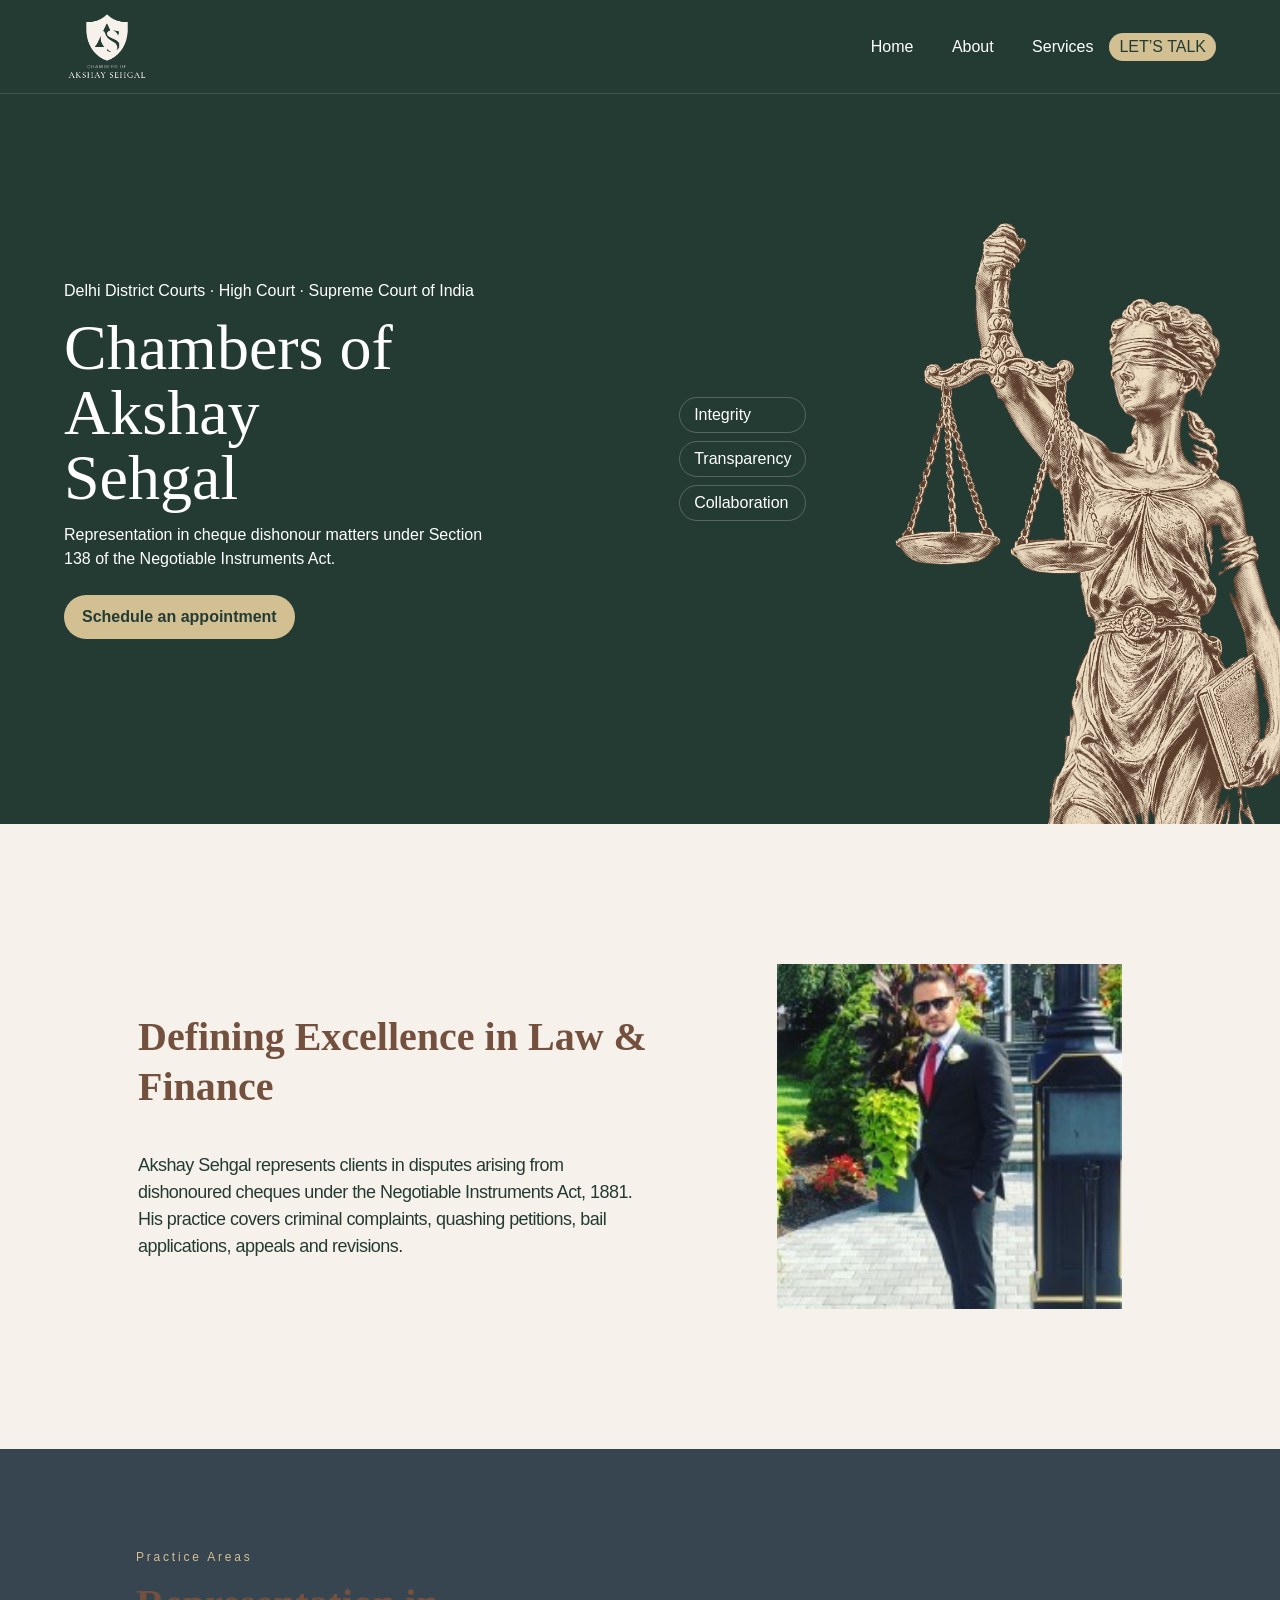
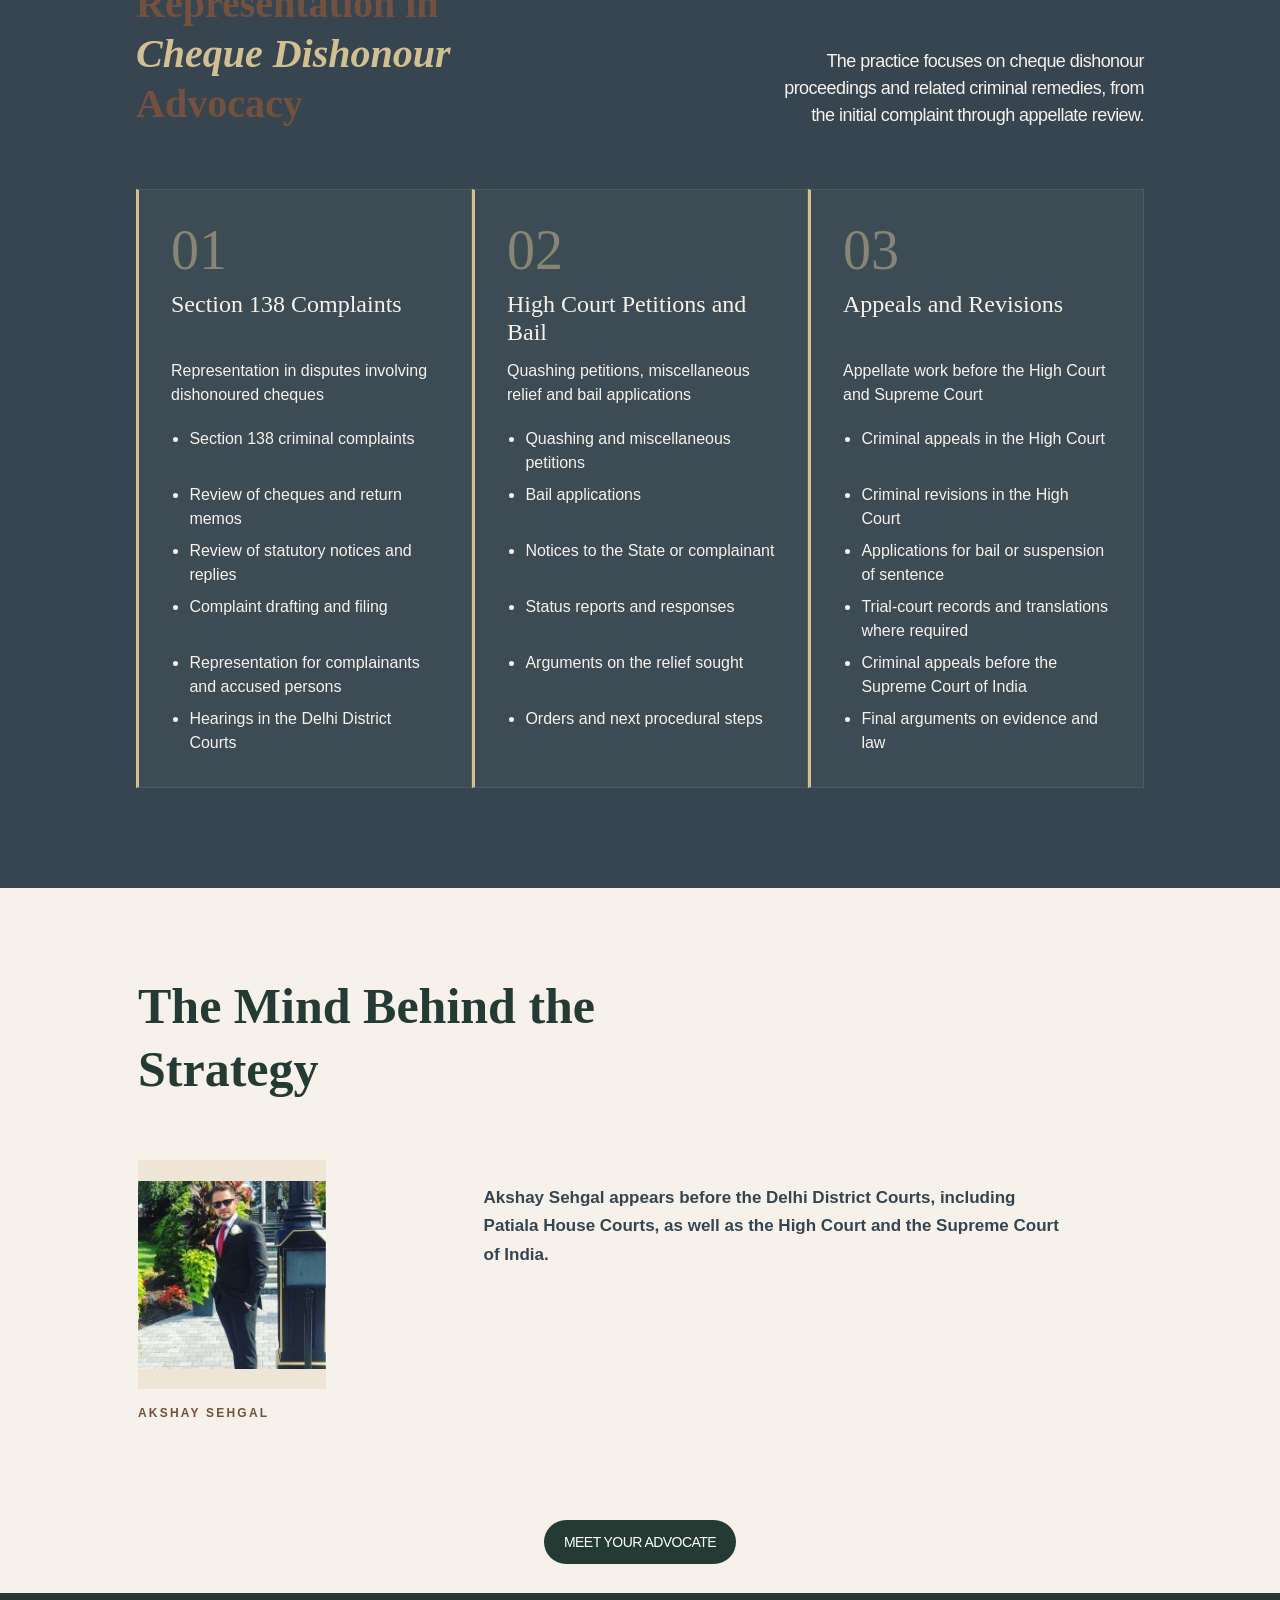
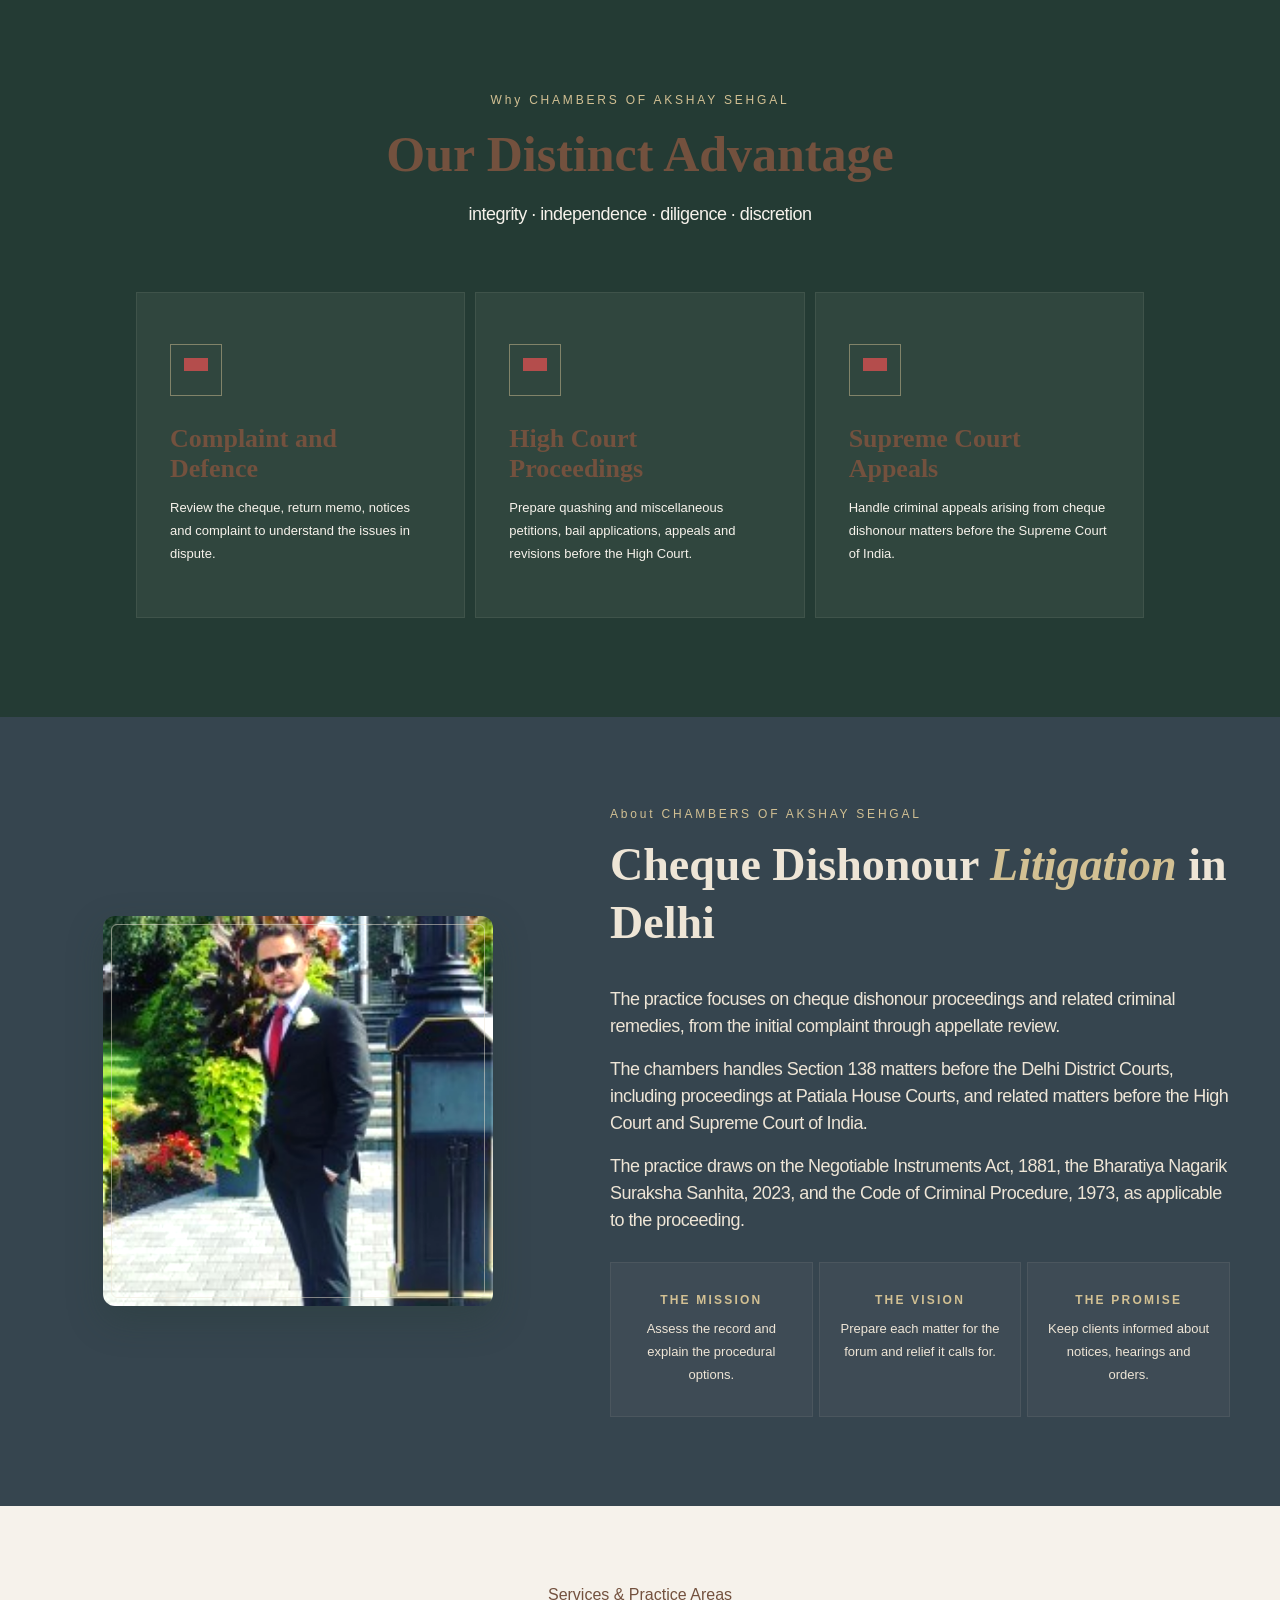
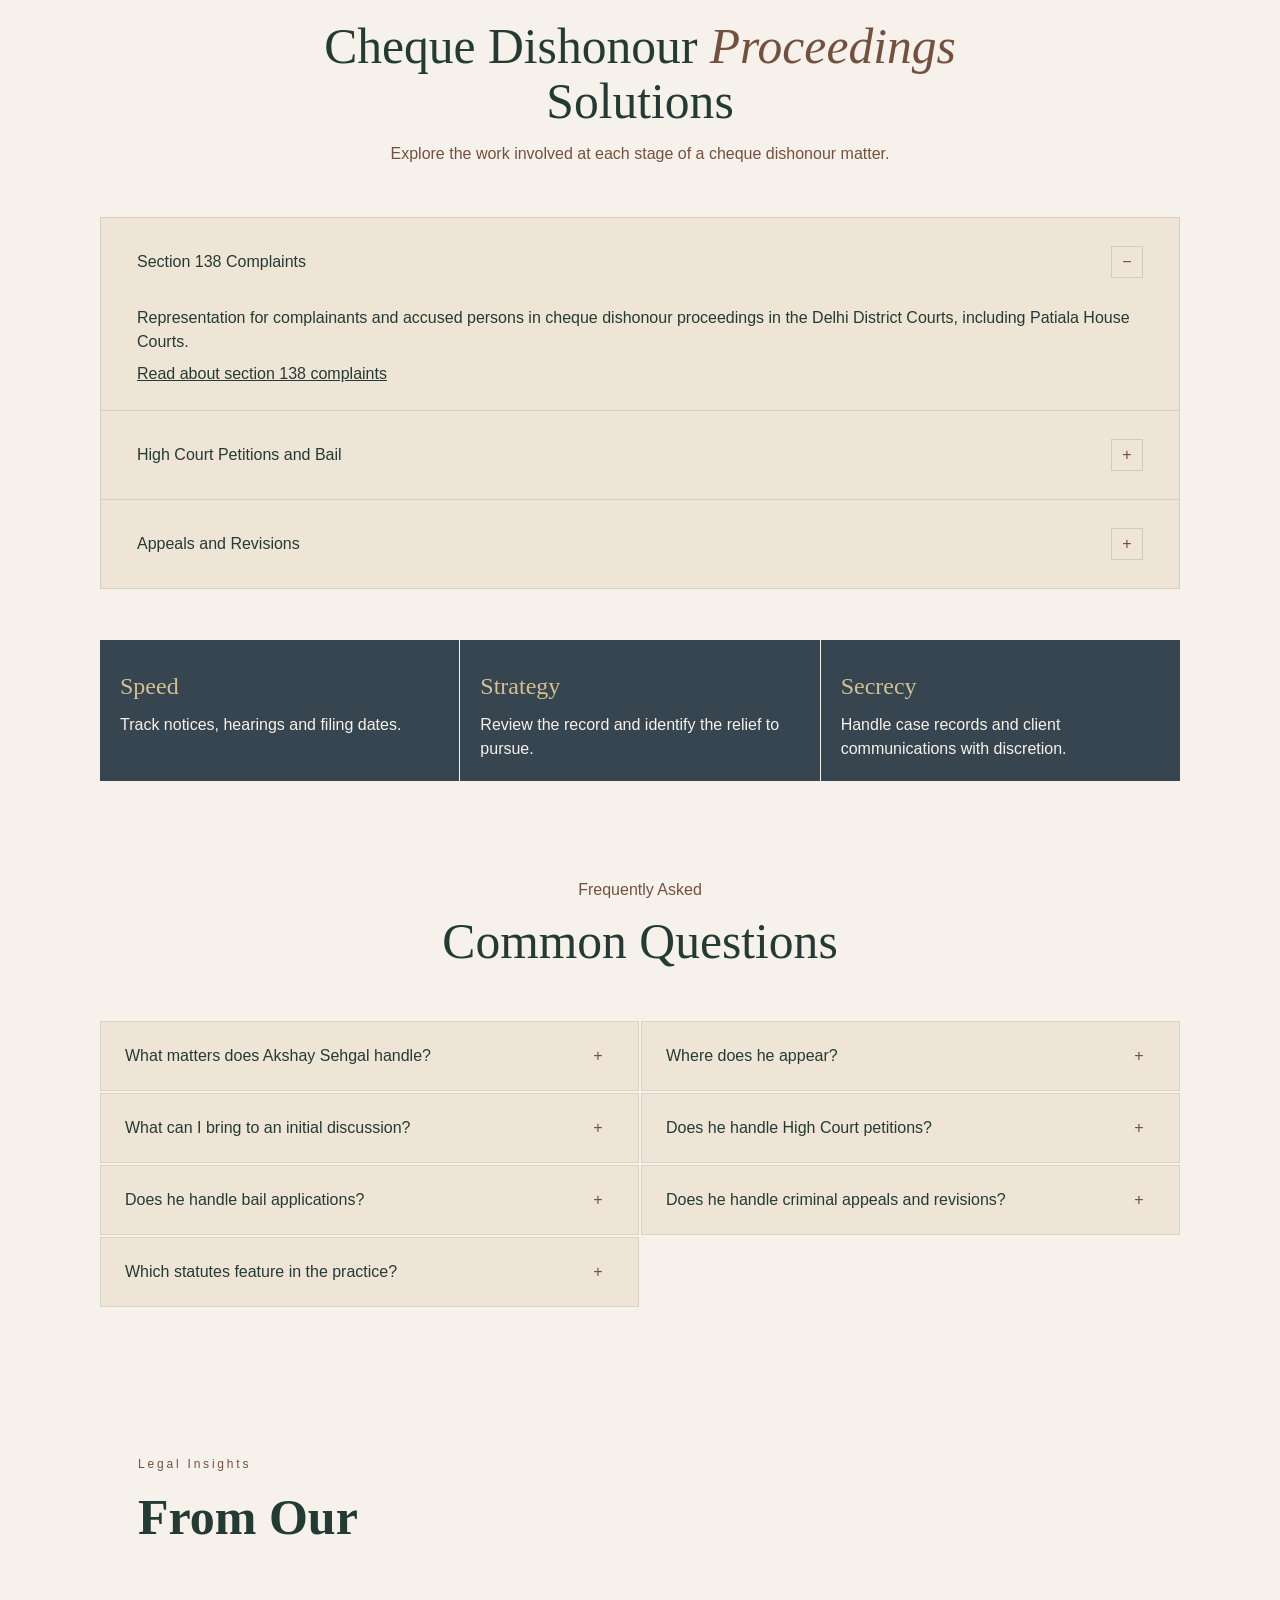
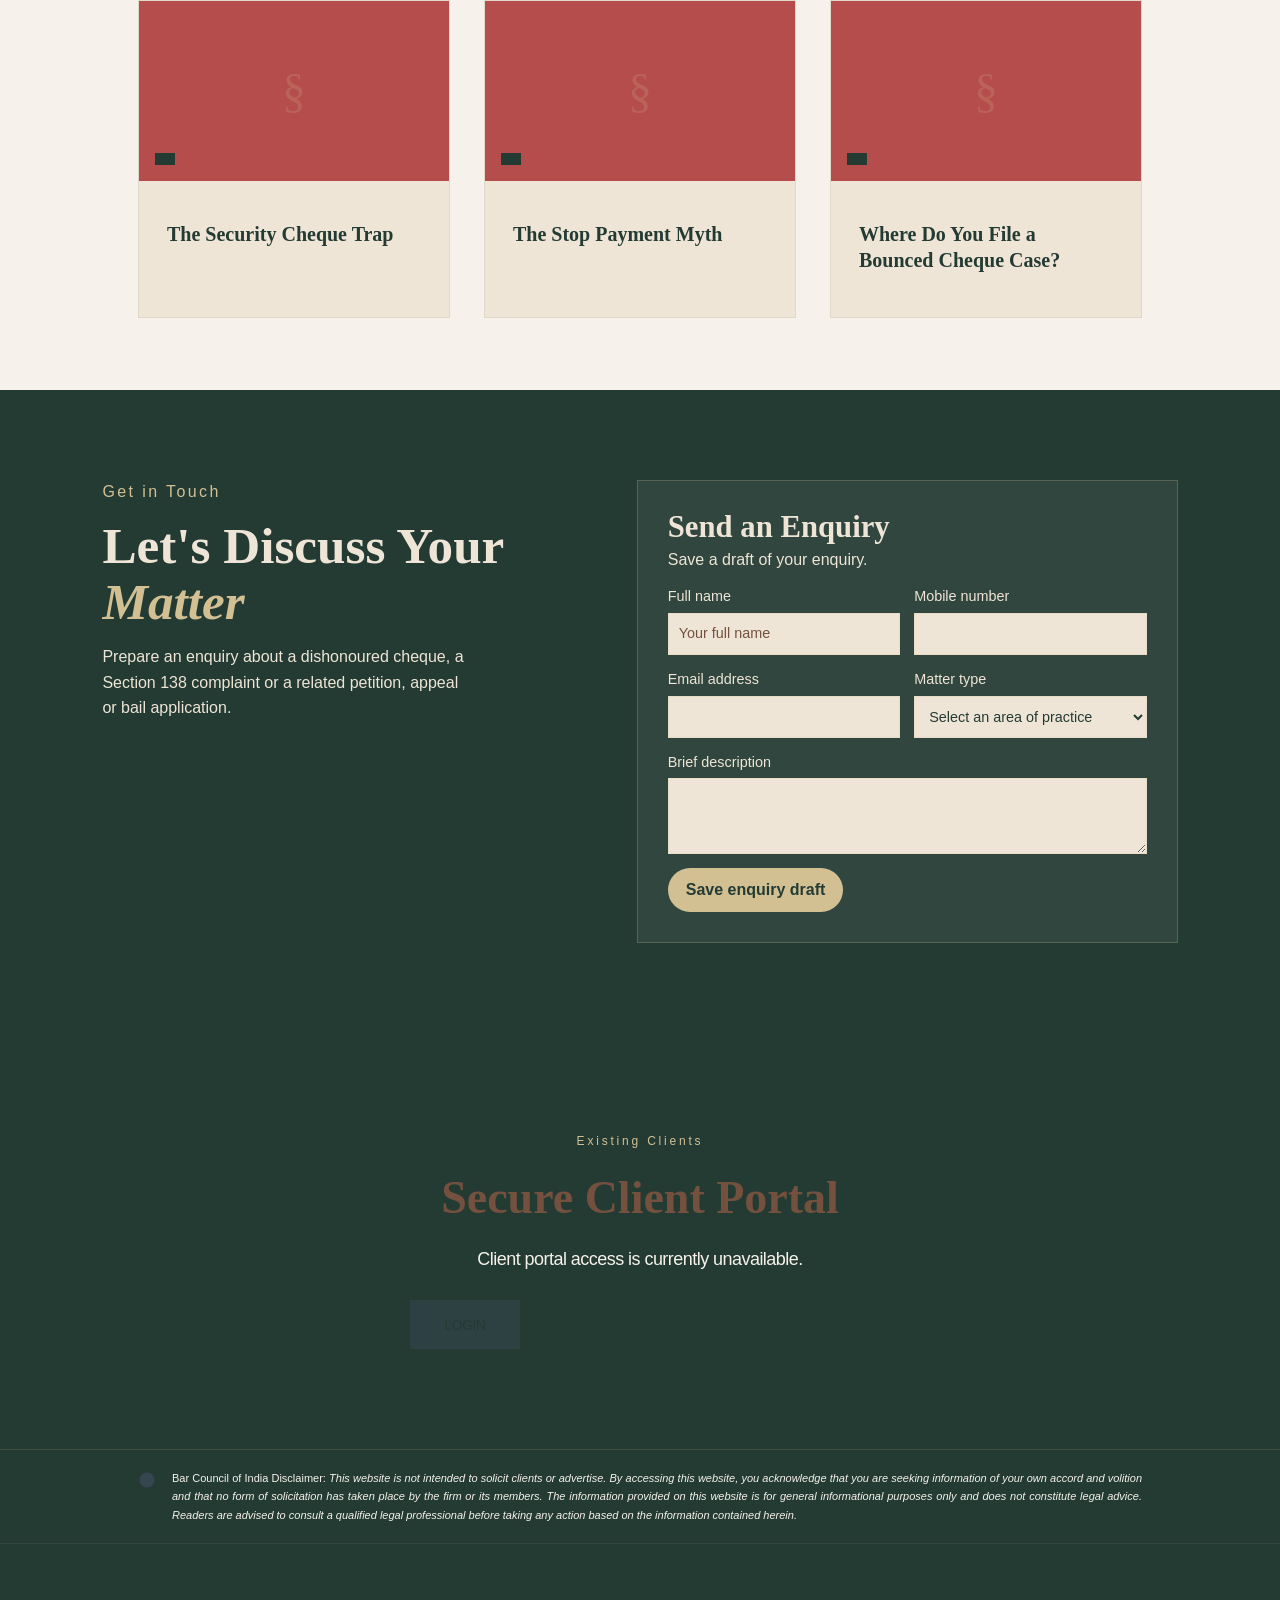
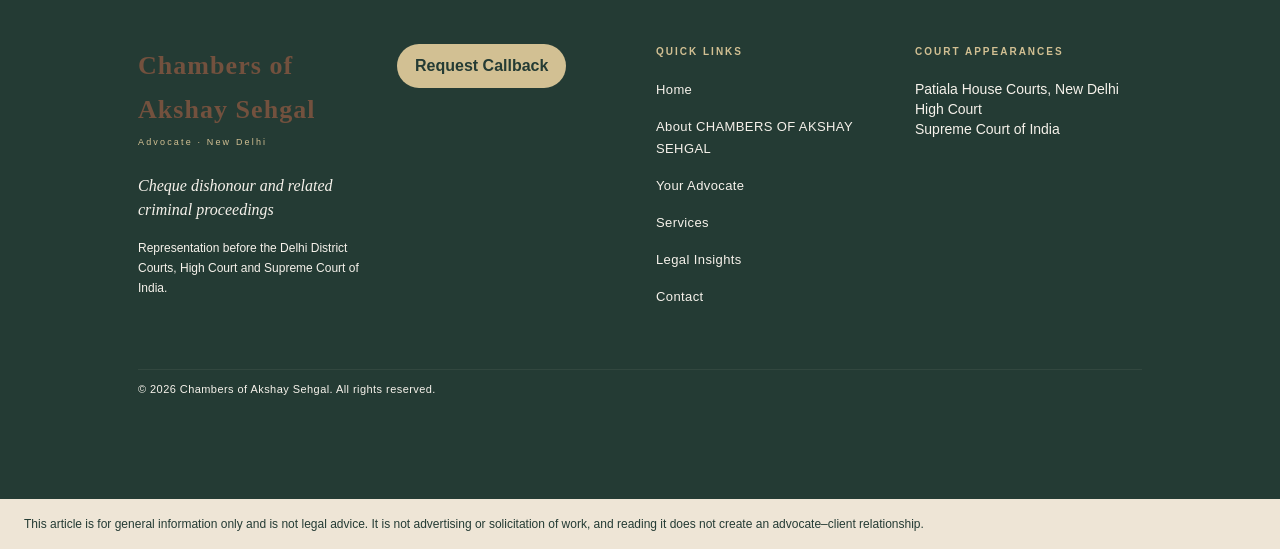
==== commit 60319f42: "Make the header logo background transparent" ====
--- a/index.html
+++ b/index.html
@@ -101,7 +101,18 @@
 [data-sclf-layout-section]{scroll-margin-top:96px}
 [data-sclf-navigation-anchor]{position:relative}
 @media(prefers-reduced-motion:no-preference){html{scroll-behavior:smooth}}</style>
-</head><body class="min-h-full flex flex-col bg-white"><div hidden=""></div><main class="flex min-h-full flex-1 flex-col items-center overflow-x-hidden"><section id="hero" data-sar-section="home/s01-hero" aria-labelledby="hero-title">
+</head><body class="min-h-full flex flex-col bg-white">
+<svg width="0" height="0" aria-hidden="true" focusable="false" style="position:absolute">
+  <defs>
+    <filter id="chambers-logo-ink" color-interpolation-filters="sRGB">
+      <feColorMatrix type="matrix" values="0 0 0 0 0.965
+                                           0 0 0 0 0.949
+                                           0 0 0 0 0.922
+                                          -0.372 -1.252 -0.126 0 1.49"/>
+    </filter>
+  </defs>
+</svg>
+<div hidden=""></div><main class="flex min-h-full flex-1 flex-col items-center overflow-x-hidden"><section id="hero" data-sar-section="home/s01-hero" aria-labelledby="hero-title">
   <header class="home-header">
     <a href="#hero" aria-label="Chambers of Akshay Sehgal home"><span class="chambers-logo"><img src="./assets/sehgal/chambers-logo.jpg" alt="Chambers of Akshay Sehgal" width="1188" height="750"></span></a>
     <nav aria-label="Main navigation" id="site-navigation"><a href="#hero">Home</a><a href="#about-us">About</a><a href="#services">Services</a><button type="button" class="mobile-nav-appointment appointment-trigger" data-open-appointment>LET’S TALK</button></nav><button type="button" class="mobile-nav-toggle" aria-controls="site-navigation" aria-expanded="false" aria-label="Open navigation" hidden><span></span><span></span><span></span></button>
--- a/brand/brand.css
+++ b/brand/brand.css
@@ -57,18 +57,13 @@
   --sar-font-font-4: Lato, sans-serif;
 }
 
-/* The logo is supplied on cream paper. Screen blending drops the paper tone. */
+/* The logo filter turns the cream paper transparent and preserves the mark. */
 .chambers-logo {
   position: relative;
   display: block;
   width: 86px;
   height: 69px;
   overflow: hidden;
-}
-
-button:has(> .chambers-logo),
-a:has(> .chambers-logo) {
-  mix-blend-mode: screen;
 }
 
 .chambers-logo img {
@@ -78,7 +73,7 @@
   width: 178px;
   max-width: none;
   height: auto;
-  filter: grayscale(1) invert(1) contrast(1.75) sepia(0.45);
+  filter: url("#chambers-logo-ink");
 }
 
 .hero-engraving {
--- a/brand/home-layout.css
+++ b/brand/home-layout.css
@@ -695,7 +695,6 @@
 
 #site-navigation .mobile-nav-appointment { display: none; }
 
-.home-header > a:first-child { mix-blend-mode: screen; }
 .practice-panel { padding: 0 clamp(16px, 4vw, 36px) 24px; }
 .practice-panel a { display: inline-block; margin-top: 8px; text-decoration: underline; }
 .appointment-dialog button:disabled,
